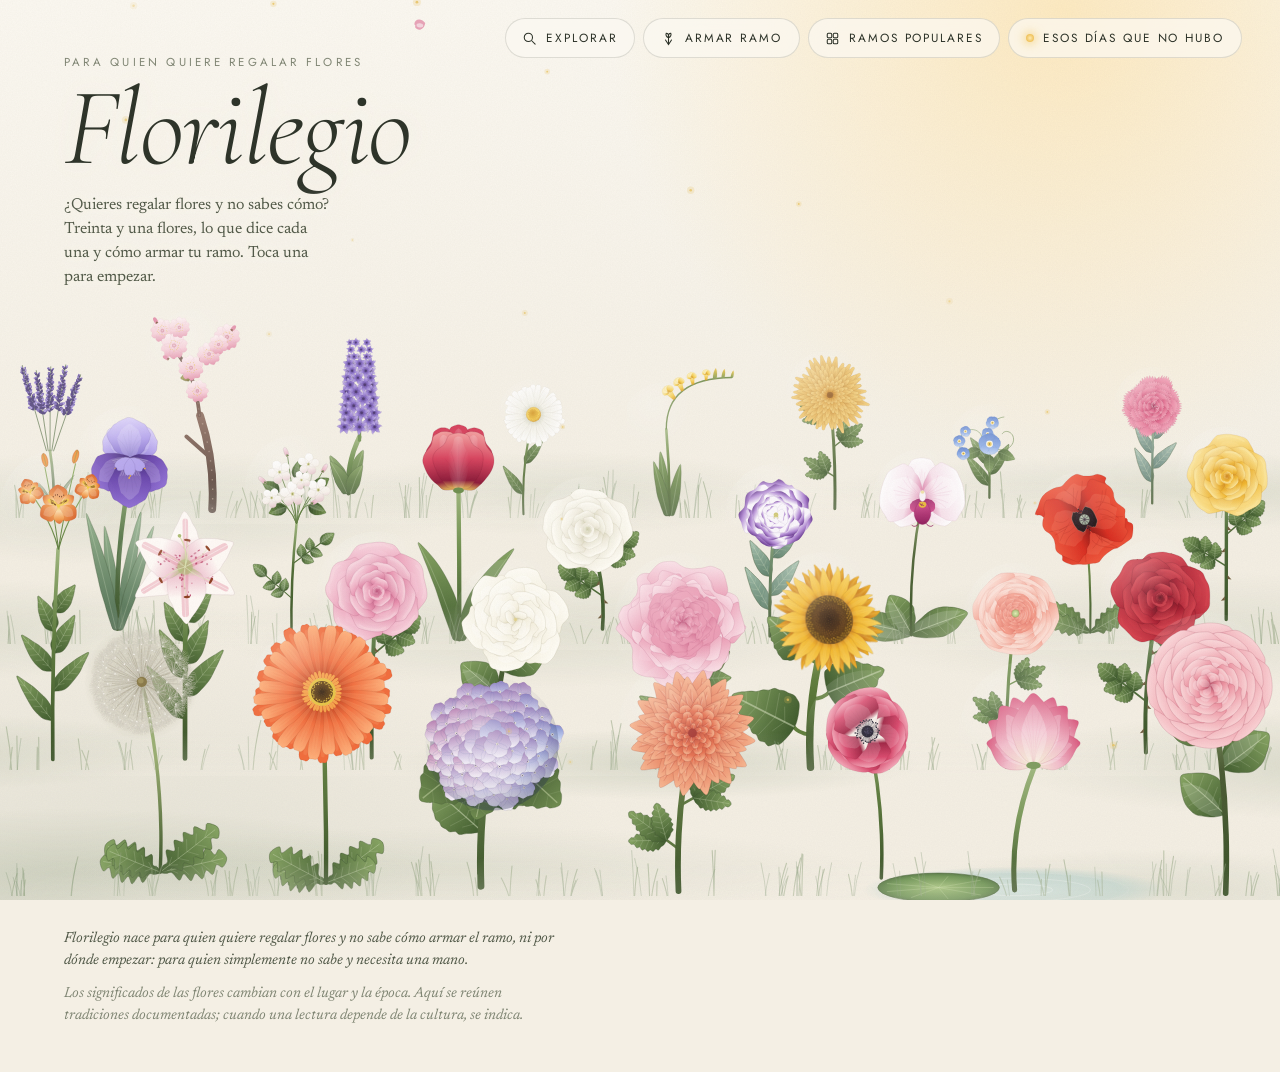
==== index.html @ 9fda33f2 "Say who Florilegio is for and close the yellow rose with a Rilke dedication The title, description a" ====
<!doctype html>
<html lang="es">
<head>
<meta charset="utf-8">
<meta name="viewport" content="width=device-width, initial-scale=1, viewport-fit=cover">
<title>Florilegio</title>
<meta name="description" content="Para quien quiere regalar flores y no sabe cómo: qué dice cada flor, cómo armar un ramo con ellas y cómo cuidarlo.">
<link rel="preload" href="fonts/cormorant-italic-latin.woff2" as="font" type="font/woff2" crossorigin>
<link rel="preload" href="fonts/newsreader-normal-latin.woff2" as="font" type="font/woff2" crossorigin>
<link rel="preload" href="fonts/jost-normal-latin.woff2" as="font" type="font/woff2" crossorigin>
<link rel="stylesheet" href="css/fonts.css">
<link rel="stylesheet" href="css/styles.css">
<link rel="stylesheet" href="css/atelier.css">
</head>
<body>
<!--BODY-START-->
<div class="sky" aria-hidden="true"></div>

<header class="brand">
  <p class="brand-eyebrow">Para quien quiere regalar flores</p>
  <h1 class="brand-title">Florilegio</h1>
  <p class="brand-sub">¿Quieres regalar flores y no sabes cómo? <span id="flowerCount">Treinta y una</span> flores, lo que dice cada una y cómo armar tu ramo. Toca una para empezar.</p>
</header>

<nav class="topnav" aria-label="Secciones">
  <button type="button" id="exploreBtn" class="navbtn" aria-expanded="false" aria-controls="explorer">
    <svg viewBox="0 0 20 20" aria-hidden="true"><circle cx="8.5" cy="8.5" r="5.5"/><path d="M13 13l4.5 4.5"/></svg>
    <span>Explorar</span>
  </button>
  <button type="button" id="atelierBtn" class="navbtn">
    <svg viewBox="0 0 20 20" aria-hidden="true"><path d="M10 18V9M10 9c-3-1-4-4-3-6 2 0 4 2 3 6zM10 9c3-1 4-4 3-6-2 0-4 2-3 6zM6 12l4 6 4-6"/></svg>
    <span>Armar<span class="navlong"> ramo</span></span>
  </button>
  <button type="button" id="showcaseBtn" class="navbtn">
    <svg viewBox="0 0 20 20" aria-hidden="true"><rect x="3" y="3" width="6" height="6" rx="1.5"/><rect x="11" y="3" width="6" height="6" rx="1.5"/><rect x="3" y="11" width="6" height="6" rx="1.5"/><rect x="11" y="11" width="6" height="6" rx="1.5"/></svg>
    <span>Ramos<span class="navlong"> populares</span></span>
  </button>
  <button type="button" id="daysBtn" class="navbtn navbtn--days">
    <i class="days-dot" aria-hidden="true"></i>
    <span><span class="navlong">Esos </span>días<span class="navlong"> que no hubo</span></span>
  </button>
</nav>

<main id="garden" class="garden" aria-label="Jardín de flores">
  <svg id="ground" class="ground" aria-hidden="true"></svg>
</main>

<canvas id="ambient" class="ambient" aria-hidden="true"></canvas>
<div class="grain" aria-hidden="true"></div>

<div id="filterPill" class="filter-pill" hidden>
  <span id="filterPillText"></span>
  <button type="button" id="filterClear" aria-label="Quitar filtro">
    <svg viewBox="0 0 16 16" aria-hidden="true"><path d="M4 4l8 8M12 4l-8 8"/></svg>
  </button>
</div>

<footer class="colophon">
  <p>Florilegio nace para quien quiere regalar flores y no sabe cómo armar el ramo, ni por dónde empezar: para quien simplemente no sabe y necesita una mano.</p>
  <p>Los significados de las flores cambian con el lugar y la época. Aquí se reúnen tradiciones documentadas; cuando una lectura depende de la cultura, se indica.</p>
</footer>

<!-- Explorador discreto -->
<div id="exScrim" class="ex-scrim" hidden></div>
<aside id="explorer" class="explorer" aria-label="Explorar flores" hidden>
  <div class="ex-head">
    <h2>Explorar el jardín</h2>
    <button type="button" class="iconbtn" id="exClose" aria-label="Cerrar">
      <svg viewBox="0 0 16 16" aria-hidden="true"><path d="M4 4l8 8M12 4l-8 8"/></svg>
    </button>
  </div>
  <label class="ex-search">
    <span class="sr">Buscar una flor</span>
    <svg viewBox="0 0 20 20" aria-hidden="true"><circle cx="8.5" cy="8.5" r="5.5"/><path d="M13 13l4.5 4.5"/></svg>
    <input id="exSearch" type="search" autocomplete="off" placeholder="Nombre, especie o sentimiento">
  </label>
  <div class="ex-group">
    <p class="label">Lo que quieres decir</p>
    <div class="chips" id="chipsMeaning"></div>
  </div>
  <div class="ex-group">
    <p class="label">Color</p>
    <div class="chips" id="chipsColor"></div>
  </div>
  <div class="ex-group">
    <p class="label">Estación</p>
    <div class="chips" id="chipsSeason"></div>
  </div>
  <p class="ex-count" id="exCount" aria-live="polite"></p>
  <ul class="ex-list" id="exList"></ul>
</aside>

<!-- Flor en primer plano -->
<section id="focus" class="focus" role="dialog" aria-modal="true" aria-labelledby="focusName" hidden>
  <div class="focus-backdrop" id="focusBackdrop"></div>
  <canvas id="fx" class="fx" aria-hidden="true"></canvas>
  <div class="focus-scroll" id="focusScroll">
    <div class="stage" id="stage">
      <div class="stage-slot" id="stageSlot"></div>
      <p class="stage-hint" id="stageHint"></p>
    </div>
    <article class="card" id="card"></article>
  </div>
  <div class="focus-controls">
    <button type="button" class="iconbtn" id="focusPrev" aria-label="Flor anterior">
      <svg viewBox="0 0 16 16" aria-hidden="true"><path d="M10 3L5 8l5 5"/></svg>
    </button>
    <button type="button" class="iconbtn" id="focusNext" aria-label="Flor siguiente">
      <svg viewBox="0 0 16 16" aria-hidden="true"><path d="M6 3l5 5-5 5"/></svg>
    </button>
    <button type="button" class="iconbtn" id="focusClose" aria-label="Volver al jardín">
      <svg viewBox="0 0 16 16" aria-hidden="true"><path d="M4 4l8 8M12 4l-8 8"/></svg>
    </button>
  </div>
</section>

<!-- Esos días que no hubo -->
<section id="days" class="days" aria-labelledby="daysTitle" tabindex="-1" hidden>
  <canvas id="daysFx" class="days-fx" aria-hidden="true"></canvas>
  <div class="days-inner">
    <h2 class="days-title" id="daysTitle">Esos días que no hubo</h2>
    <button type="button" class="days-flower" id="daysFlower" aria-label="Abrir la flor amarilla"></button>
    <p class="days-hint" id="daysHint">toca la flor</p>
    <div class="days-text" id="daysText" aria-live="polite"></div>
    <figure class="days-final" id="daysFinal">
      <blockquote>Amar de persona a persona: eso es quizá lo más difícil que se nos ha encomendado, lo extremo, la última prueba, el trabajo para el cual todo otro trabajo no es más que preparación.</blockquote>
      <figcaption>Rainer Maria Rilke · <cite>Cartas a un joven poeta</cite>, 1904</figcaption>
      <p>La flor nunca fue lo importante: lo importante es el gesto.<br>Esta es por aquellos días en que no hubo una.</p>
    </figure>
  </div>
  <button type="button" class="days-back" id="daysBack">Volver al jardín</button>
</section>

<!-- Taller de ramos -->
<section id="atelier" class="sheet atelier" role="dialog" aria-modal="true" aria-labelledby="atTitle" hidden>
  <header class="sheet-head">
    <div>
      <p class="eyebrow">Taller</p>
      <h2 id="atTitle">Arma tu ramo</h2>
    </div>
    <div class="sheet-actions">
      <button type="button" class="pillbtn" id="atNew">Nuevo</button>
      <button type="button" class="pillbtn" id="atMine">Mis ramos</button>
      <button type="button" class="iconbtn" id="atClose" aria-label="Cerrar el taller">
        <svg viewBox="0 0 16 16" aria-hidden="true"><path d="M4 4l8 8M12 4l-8 8"/></svg>
      </button>
    </div>
  </header>
  <div class="at-grid">
    <div class="at-palette">
      <section class="at-compose" aria-labelledby="atComposeTitle">
        <p class="label" id="atComposeTitle">Desde lo que sientes</p>
        <label class="sr" for="atIntent">Qué quieres decir con el ramo</label>
        <textarea id="atIntent" rows="3" maxlength="500" placeholder="Ej.: quiero agradecerle a mi abuela todo lo que hace por mí"></textarea>
        <div class="chips chips--small" id="atFeelings" role="group" aria-label="Sentimientos"></div>
        <div class="at-row">
          <label class="sr" for="atOccasion">Ocasión</label>
          <select id="atOccasion"></select>
          <label class="check"><input type="checkbox" id="atPetSafe"> Sin tóxicas para mascotas</label>
        </div>
        <div class="at-row">
          <button type="button" class="pillbtn pillbtn--solid" id="atPropose">Proponer un ramo</button>
          <button type="button" class="pillbtn pillbtn--ai" id="atProposeAI" hidden>Proponer con IA</button>
        </div>
        <div class="at-rationale" id="atRationale" aria-live="polite"></div>
      </section>
      <section class="at-pick" aria-label="Flores y follajes">
        <p class="label">O elige tallo por tallo</p>
        <label class="ex-search">
          <span class="sr">Buscar flor o follaje</span>
          <svg viewBox="0 0 20 20" aria-hidden="true"><circle cx="8.5" cy="8.5" r="5.5"/><path d="M13 13l4.5 4.5"/></svg>
          <input id="atSearch" type="search" autocomplete="off" placeholder="Nombre, color o sentimiento">
        </label>
        <div class="chips chips--small" id="atRoles" role="group" aria-label="Filtrar por papel en el ramo"></div>
        <ul class="at-items" id="atItems"></ul>
      </section>
    </div>
    <div class="at-stage">
      <div class="at-canvas" id="atCanvas"></div>
      <p class="at-count" id="atCount" aria-live="polite"></p>
      <div class="at-dress">
        <div><p class="mini">Envoltorio</p><div class="chips chips--small" id="atWraps"></div><div class="swatches" id="atWrapColors"></div></div>
        <div><p class="mini">Cinta</p><div class="swatches" id="atRibbons"></div></div>
      </div>
    </div>
    <div class="at-side">
      <section class="at-reading">
        <p class="label">Qué dice tu ramo <span id="atSource" class="src"></span></p>
        <div id="atReading"></div>
        <button type="button" class="pillbtn pillbtn--ai" id="atAI" hidden>Interpretar con IA</button>
      </section>
      <section class="at-card" aria-labelledby="atCardTitle">
        <p class="label" id="atCardTitle">Tarjeta</p>
        <label class="field"><span>Nombre del ramo</span><input id="atName" maxlength="80" autocomplete="off"></label>
        <label class="field"><span>Para</span><input id="atTo" maxlength="60" autocomplete="off"></label>
        <label class="field"><span>Mensaje</span><textarea id="atMsg" maxlength="280" rows="3"></textarea></label>
        <label class="field"><span>De</span><input id="atFrom" maxlength="60" autocomplete="off"></label>
      </section>
      <div class="at-actions">
        <button type="button" class="pillbtn pillbtn--solid" id="atSave">Guardar</button>
        <button type="button" class="pillbtn" id="atShare">Compartir enlace</button>
        <button type="button" class="pillbtn" id="atGift">Ver como regalo</button>
      </div>
      <p class="toast" id="atToast" role="status"></p>
    </div>
  </div>
  <div class="at-mine" id="atMineList" hidden>
    <div class="at-mine-head">
      <h3>Mis ramos</h3>
      <button type="button" class="iconbtn" id="atMineClose" aria-label="Cerrar Mis ramos">
        <svg viewBox="0 0 16 16" aria-hidden="true"><path d="M4 4l8 8M12 4l-8 8"/></svg>
      </button>
    </div>
    <ul class="mine-list" id="atMineItems"></ul>
  </div>
</section>

<!-- Mostrador de ramos populares -->
<section id="showcase" class="sheet showcase" role="dialog" aria-modal="true" aria-labelledby="scTitle" hidden>
  <header class="sheet-head">
    <div>
      <p class="eyebrow">Tradición occidental</p>
      <h2 id="scTitle">Ramos que se regalan</h2>
    </div>
    <div class="sheet-actions">
      <button type="button" class="iconbtn" id="scClose" aria-label="Cerrar el mostrador">
        <svg viewBox="0 0 16 16" aria-hidden="true"><path d="M4 4l8 8M12 4l-8 8"/></svg>
      </button>
    </div>
  </header>
  <div class="sc-filters">
    <div class="chips chips--small" id="scHemi" role="group" aria-label="Hemisferio"></div>
    <div class="chips chips--small" id="scSeasons" role="group" aria-label="Temporada"></div>
    <div class="chips chips--small" id="scThemes" role="group" aria-label="Temática"></div>
    <p class="sc-upcoming" id="scUpcoming"></p>
    <p class="ex-count" id="scCount" aria-live="polite"></p>
  </div>
  <ul class="sc-grid" id="scGrid"></ul>
</section>

<!-- Un ramo recibido -->
<section id="gift" class="sheet gift-view" role="dialog" aria-modal="true" aria-labelledby="giftTitle" tabindex="-1" hidden>
  <canvas id="giftFx" class="days-fx" aria-hidden="true"></canvas>
  <div class="gift-inner">
    <p class="eyebrow" id="giftEyebrow"></p>
    <h2 id="giftTitle"></h2>
    <div class="gift-bq" id="giftBq"></div>
    <div class="gift-card" id="giftCard"></div>
    <section class="gift-reading" id="giftReading"></section>
    <section class="gift-care">
      <h3>Cómo cuidarlo</h3>
      <div id="giftCare"></div>
      <button type="button" class="pillbtn" id="giftIcs">Recordatorios para cambiar el agua (.ics)</button>
    </section>
    <div class="gift-actions">
      <button type="button" class="pillbtn" id="giftCopy">Armar uno parecido</button>
      <button type="button" class="pillbtn pillbtn--solid" id="giftBack">Ir al jardín</button>
    </div>
  </div>
</section>

<script src="js/core.js"></script>
<script src="js/gen/data.js"></script>
<script src="js/catalog.js"></script>
<script src="js/art-a.js"></script>
<script src="js/art-b.js"></script>
<script src="js/art-c.js"></script>
<script src="js/art-stems.js"></script>
<script src="js/particles.js"></script>
<script src="js/layout.js"></script>
<script src="js/garden.js"></script>
<script src="js/care.js"></script>
<script src="js/focus.js"></script>
<script src="js/explore.js"></script>
<script src="js/days.js"></script>
<script src="js/bouquet-model.js"></script>
<script src="js/bouquet-art.js"></script>
<script src="js/meaning.js"></script>
<script src="js/ai.js"></script>
<script src="js/atelier.js"></script>
<script src="js/showcase.js"></script>
<script src="js/gift.js"></script>
<script src="js/main.js"></script>
<!--BODY-END-->
</body>
</html>
---- css/fonts.css ----
/* Tipografías servidas desde el mismo sitio (OFL, ver fonts/OFL.txt): Cormorant, Jost y Newsreader en fuentes
 * variables, solo los alfabetos latinos. El navegador baja latin-ext solo si una página usa esos caracteres. */
@font-face { font-family: 'Cormorant'; font-style: italic; font-weight: 300 500; font-display: swap; src: url(../fonts/cormorant-italic-latin-ext.woff2) format('woff2'); unicode-range: U+0100-02BA, U+02BD-02C5, U+02C7-02CC, U+02CE-02D7, U+02DD-02FF, U+0304, U+0308, U+0329, U+1D00-1DBF, U+1E00-1E9F, U+1EF2-1EFF, U+2020, U+20A0-20AB, U+20AD-20C0, U+2113, U+2C60-2C7F, U+A720-A7FF; }
@font-face { font-family: 'Cormorant'; font-style: italic; font-weight: 300 500; font-display: swap; src: url(../fonts/cormorant-italic-latin.woff2) format('woff2'); unicode-range: U+0000-00FF, U+0131, U+0152-0153, U+02BB-02BC, U+02C6, U+02DA, U+02DC, U+0304, U+0308, U+0329, U+2000-206F, U+20AC, U+2122, U+2191, U+2193, U+2212, U+2215, U+FEFF, U+FFFD; }
@font-face { font-family: 'Cormorant'; font-style: normal; font-weight: 400 600; font-display: swap; src: url(../fonts/cormorant-normal-latin-ext.woff2) format('woff2'); unicode-range: U+0100-02BA, U+02BD-02C5, U+02C7-02CC, U+02CE-02D7, U+02DD-02FF, U+0304, U+0308, U+0329, U+1D00-1DBF, U+1E00-1E9F, U+1EF2-1EFF, U+2020, U+20A0-20AB, U+20AD-20C0, U+2113, U+2C60-2C7F, U+A720-A7FF; }
@font-face { font-family: 'Cormorant'; font-style: normal; font-weight: 400 600; font-display: swap; src: url(../fonts/cormorant-normal-latin.woff2) format('woff2'); unicode-range: U+0000-00FF, U+0131, U+0152-0153, U+02BB-02BC, U+02C6, U+02DA, U+02DC, U+0304, U+0308, U+0329, U+2000-206F, U+20AC, U+2122, U+2191, U+2193, U+2212, U+2215, U+FEFF, U+FFFD; }
@font-face { font-family: 'Jost'; font-style: normal; font-weight: 300 500; font-display: swap; src: url(../fonts/jost-normal-latin-ext.woff2) format('woff2'); unicode-range: U+0100-02BA, U+02BD-02C5, U+02C7-02CC, U+02CE-02D7, U+02DD-02FF, U+0304, U+0308, U+0329, U+1D00-1DBF, U+1E00-1E9F, U+1EF2-1EFF, U+2020, U+20A0-20AB, U+20AD-20C0, U+2113, U+2C60-2C7F, U+A720-A7FF; }
@font-face { font-family: 'Jost'; font-style: normal; font-weight: 300 500; font-display: swap; src: url(../fonts/jost-normal-latin.woff2) format('woff2'); unicode-range: U+0000-00FF, U+0131, U+0152-0153, U+02BB-02BC, U+02C6, U+02DA, U+02DC, U+0304, U+0308, U+0329, U+2000-206F, U+20AC, U+2122, U+2191, U+2193, U+2212, U+2215, U+FEFF, U+FFFD; }
@font-face { font-family: 'Newsreader'; font-style: italic; font-weight: 300 500; font-display: swap; src: url(../fonts/newsreader-italic-latin-ext.woff2) format('woff2'); unicode-range: U+0100-02BA, U+02BD-02C5, U+02C7-02CC, U+02CE-02D7, U+02DD-02FF, U+0304, U+0308, U+0329, U+1D00-1DBF, U+1E00-1E9F, U+1EF2-1EFF, U+2020, U+20A0-20AB, U+20AD-20C0, U+2113, U+2C60-2C7F, U+A720-A7FF; }
@font-face { font-family: 'Newsreader'; font-style: italic; font-weight: 300 500; font-display: swap; src: url(../fonts/newsreader-italic-latin.woff2) format('woff2'); unicode-range: U+0000-00FF, U+0131, U+0152-0153, U+02BB-02BC, U+02C6, U+02DA, U+02DC, U+0304, U+0308, U+0329, U+2000-206F, U+20AC, U+2122, U+2191, U+2193, U+2212, U+2215, U+FEFF, U+FFFD; }
@font-face { font-family: 'Newsreader'; font-style: normal; font-weight: 300 500; font-display: swap; src: url(../fonts/newsreader-normal-latin-ext.woff2) format('woff2'); unicode-range: U+0100-02BA, U+02BD-02C5, U+02C7-02CC, U+02CE-02D7, U+02DD-02FF, U+0304, U+0308, U+0329, U+1D00-1DBF, U+1E00-1E9F, U+1EF2-1EFF, U+2020, U+20A0-20AB, U+20AD-20C0, U+2113, U+2C60-2C7F, U+A720-A7FF; }
@font-face { font-family: 'Newsreader'; font-style: normal; font-weight: 300 500; font-display: swap; src: url(../fonts/newsreader-normal-latin.woff2) format('woff2'); unicode-range: U+0000-00FF, U+0131, U+0152-0153, U+02BB-02BC, U+02C6, U+02DA, U+02DC, U+0304, U+0308, U+0329, U+2000-206F, U+20AC, U+2122, U+2191, U+2193, U+2212, U+2215, U+FEFF, U+FFFD; }
---- css/styles.css ----
/* Florilegio — estilos */

:root {
  --paper: #f4efe4;
  --paper-2: #fbf8f1;
  --ink: #2b3127;
  --ink-2: #505847;
  --ink-3: #7f8573;
  --sage: #7f9474;
  --moss: #4d6647;
  --line: rgba(43, 49, 39, 0.14);
  --sun: rgba(255, 226, 164, 0.62);
  --mist: rgba(244, 239, 228, 0.32);
  --grass: #8fa27f;
  --ground: rgba(127, 148, 116, 0.24);
  --ground-2: rgba(77, 102, 71, 0.12);
  --card: rgba(251, 248, 241, 0.9);
  --card-line: rgba(43, 49, 39, 0.1);
  --scrim: rgba(244, 239, 228, 0.62);
  --pill: rgba(251, 248, 241, 0.72);
  --dusk: rgba(30, 36, 62, 0.86);
  --days-a: #fff7df;
  --days-b: #f1d9a0;
  --days-ink: #4a3a1c;
  --days-ink-2: #86704a;
  --hue: #a3182b;
  --lit-o: 0.4;
  --f-display: "Cormorant", "Cormorant Garamond", "Iowan Old Style", "Palatino Linotype", Georgia, serif;
  --f-body: "Newsreader", "Iowan Old Style", "Palatino Linotype", Georgia, serif;
  --f-ui: "Jost", "Avenir Next", "Segoe UI", system-ui, sans-serif;
  --ease-bloom: cubic-bezier(0.22, 0.75, 0.25, 1);
  color-scheme: light;
}

@media (prefers-color-scheme: dark) {
  :root:not([data-theme="light"]) {
    --paper: #10160f;
    --paper-2: #172017;
    --ink: #ece7d8;
    --ink-2: #c3c4b2;
    --ink-3: #8f9582;
    --sage: #93ab88;
    --moss: #b9cdab;
    --line: rgba(236, 231, 216, 0.14);
    --sun: rgba(176, 196, 230, 0.16);
    --mist: rgba(16, 22, 15, 0.55);
    --grass: #41573a;
    --ground: rgba(110, 140, 100, 0.16);
    --ground-2: rgba(60, 84, 55, 0.3);
    --card: rgba(23, 32, 23, 0.9);
    --card-line: rgba(236, 231, 216, 0.1);
    --scrim: rgba(12, 17, 12, 0.62);
    --pill: rgba(23, 32, 23, 0.72);
    --dusk: rgba(10, 12, 28, 0.88);
    --days-a: #3a2d14;
    --days-b: #140f07;
    --days-ink: #f6e8c4;
    --days-ink-2: #cdb582;
    --lit-o: 0;
    color-scheme: dark;
  }
}
:root[data-theme="dark"] {
  --paper: #10160f;
  --paper-2: #172017;
  --ink: #ece7d8;
  --ink-2: #c3c4b2;
  --ink-3: #8f9582;
  --sage: #93ab88;
  --moss: #b9cdab;
  --line: rgba(236, 231, 216, 0.14);
  --sun: rgba(176, 196, 230, 0.16);
  --mist: rgba(16, 22, 15, 0.55);
  --grass: #41573a;
  --ground: rgba(110, 140, 100, 0.16);
  --ground-2: rgba(60, 84, 55, 0.3);
  --card: rgba(23, 32, 23, 0.9);
  --card-line: rgba(236, 231, 216, 0.1);
  --scrim: rgba(12, 17, 12, 0.62);
  --pill: rgba(23, 32, 23, 0.72);
  --dusk: rgba(10, 12, 28, 0.88);
  --days-a: #3a2d14;
  --days-b: #140f07;
  --days-ink: #f6e8c4;
  --days-ink-2: #cdb582;
  --lit-o: 0;
  color-scheme: dark;
}

*, *::before, *::after { box-sizing: border-box; }
[hidden] { display: none !important; }
html { -webkit-text-size-adjust: 100%; }
body {
  margin: 0;
  background: var(--paper);
  color: var(--ink);
  font-family: var(--f-body);
  font-size: 16px;
  line-height: 1.5;
  overflow-x: hidden;
}
body.focus-open, body.days-open { overflow: hidden; }
button { font: inherit; color: inherit; }
button:focus-visible, a:focus-visible, input:focus-visible { outline: 2px solid var(--moss); outline-offset: 3px; }
.sr { position: absolute; width: 1px; height: 1px; overflow: hidden; clip: rect(0 0 0 0); white-space: nowrap; }

/* ---------- Cielo, luz y papel ---------- */
.sky {
  position: fixed; inset: 0; z-index: 0; pointer-events: none; overflow: hidden;
  background:
    radial-gradient(60vmax 40vmax at 10% 108%, var(--ground-2), transparent 70%),
    linear-gradient(180deg, var(--paper-2), var(--paper) 60%);
}
.sky::after {
  content: ""; position: absolute; width: 78vmax; height: 78vmax; right: -22vmax; top: -38vmax;
  background: radial-gradient(circle, var(--sun), transparent 64%);
  animation: sunshift 42s ease-in-out infinite alternate;
}
@keyframes sunshift {
  from { transform: translate(0, 0) scale(1); opacity: 0.9; }
  to { transform: translate(-7vmax, 5vmax) scale(1.1); opacity: 1; }
}
.ambient { position: fixed; inset: 0; z-index: 55; width: 100%; height: 100%; pointer-events: none; }
body.focus-open .ambient, body.days-open .ambient { visibility: hidden; }
/* Con una vista encima, el jardín se queda quieto: nada que repintar ni que volver a desenfocar debajo. */
body:is(.focus-open, .days-open, .sheet-open) .sky::after,
body:is(.focus-open, .days-open, .sheet-open) .days-dot::after,
body:is(.focus-open, .days-open, .sheet-open) .garden * { animation-play-state: paused; }
.grain {
  position: fixed; inset: 0; z-index: 62; pointer-events: none; opacity: 0.07;
  background-image: url("data:image/svg+xml;utf8,<svg xmlns='http://www.w3.org/2000/svg' width='240' height='240'><filter id='n'><feTurbulence type='fractalNoise' baseFrequency='.8' numOctaves='3' stitchTiles='stitch'/><feColorMatrix values='0 0 0 0 .35 0 0 0 0 .32 0 0 0 0 .24 0 0 0 .9 0'/></filter><rect width='100%' height='100%' filter='url(%23n)'/></svg>");
}

/* ---------- Cabecera y navegación ---------- */
.brand {
  position: absolute; z-index: 60; pointer-events: none;
  top: calc(env(safe-area-inset-top, 0px) + clamp(22px, 6vh, 64px));
  left: clamp(16px, 5vw, 72px);
  max-width: min(32rem, calc(100% - 32px));
}
.brand-eyebrow {
  margin: 0 0 0.7rem; font-family: var(--f-ui); font-size: 0.72rem; letter-spacing: 0.28em;
  text-transform: uppercase; color: var(--ink-3);
}
.brand-title {
  margin: 0; font-family: var(--f-display); font-weight: 300; font-style: italic;
  font-size: clamp(3.6rem, 8.6vw, 7.6rem); line-height: 0.84; letter-spacing: -0.015em; color: var(--ink);
  text-shadow: 0 0 30px var(--paper);
}
.brand-sub {
  margin: 1.1rem 0 0; max-width: 31ch; font-size: clamp(1rem, 1.25vw, 1.12rem); line-height: 1.5;
  color: var(--ink-2); text-wrap: pretty; text-shadow: 0 0 18px var(--paper), 0 0 6px var(--paper);
}
.topnav {
  position: fixed; z-index: 70; display: flex; gap: 0.5rem;
  top: calc(env(safe-area-inset-top, 0px) + 18px); right: clamp(16px, 3vw, 40px);
}
.navbtn {
  display: inline-flex; align-items: center; gap: 0.55rem; cursor: pointer;
  font-family: var(--f-ui); font-size: 0.74rem; letter-spacing: 0.16em; text-transform: uppercase; color: var(--ink);
  background: var(--pill); border: 1px solid var(--line); border-radius: 999px; padding: 0.64rem 1.05rem;
  -webkit-backdrop-filter: blur(12px); backdrop-filter: blur(12px);
  transition: border-color 0.3s, background-color 0.3s;
}
.navbtn:hover { border-color: var(--sage); }
.navbtn svg { width: 15px; height: 15px; fill: none; stroke: currentColor; stroke-width: 1.4; stroke-linecap: round; }
.days-dot {
  position: relative; width: 8px; height: 8px; border-radius: 50%;
  background: radial-gradient(circle, #ffeab0, #e7ad2f);
  box-shadow: 0 0 10px 2px rgba(240, 190, 70, 0.55);
}
/* El halo late con transform y opacity (las anima la GPU); animar box-shadow repintaba toda la página en cada cuadro. */
.days-dot::after {
  content: ""; position: absolute; inset: -6px; border-radius: 50%; pointer-events: none;
  background: radial-gradient(circle, rgba(240, 190, 70, 0.5), rgba(240, 190, 70, 0) 70%);
  opacity: 0; animation: dotglow 3.6s ease-in-out infinite;
}
@keyframes dotglow { 50% { opacity: 0.8; transform: scale(1.45); } }

.iconbtn {
  display: inline-grid; place-items: center; width: 42px; height: 42px; cursor: pointer;
  background: var(--pill); border: 1px solid var(--line); border-radius: 50%; color: var(--ink);
  -webkit-backdrop-filter: blur(12px); backdrop-filter: blur(12px); transition: border-color 0.3s;
}
.iconbtn:hover { border-color: var(--sage); }
.iconbtn svg { width: 16px; height: 16px; fill: none; stroke: currentColor; stroke-width: 1.5; stroke-linecap: round; stroke-linejoin: round; }

/* ---------- Jardín ---------- */
.garden { position: relative; z-index: 1; min-height: 100vh; overflow: hidden; }
.ground { position: absolute; inset: 0; width: 100%; height: 100%; }
.bandfront { position: absolute; left: 0; right: 0; pointer-events: none; }
.bandfront svg { display: block; width: 100%; height: 100%; }
.bandfront::after {
  content: ""; position: absolute; left: 0; right: 0; bottom: -6px; height: 44px;
  background: linear-gradient(to top, var(--mist), transparent);
  -webkit-mask-image: linear-gradient(90deg, transparent, #000 12%, #000 40%, rgba(0,0,0,.4) 55%, #000 70%, #000 88%, transparent);
  mask-image: linear-gradient(90deg, transparent, #000 12%, #000 40%, rgba(0,0,0,.4) 55%, #000 70%, #000 88%, transparent);
}
.plant { position: absolute; transform-origin: 50% 100%; pointer-events: none; transition: opacity 0.9s ease, filter 0.9s ease; }
.plant.far { opacity: 0.86; }
.plant.dim { opacity: 0.2; filter: grayscale(0.6); }
.plant .sway {
  position: absolute; inset: 0; transform-origin: 50% 100%;
  animation: sway var(--dur) ease-in-out var(--sd) infinite alternate;
}
@keyframes sway { from { rotate: calc(var(--amp) * -1); } to { rotate: var(--amp); } }
/* Parallax al desplazar el jardín alto, a cargo del compositor (FL.garden fija --plx, el recorrido de cada planta). */
.garden.plx .plant { animation: plx linear both; animation-timeline: scroll(root block); }
@keyframes plx { to { translate: 0 var(--plx, 0px); } }
/* Durante el scroll el vaivén espera: si no, cada cuadro del scroll recalcula las animaciones de todas las plantas. */
body.scrolling .garden :is(.sway, .head, .ripple) { animation-play-state: paused; }
.plant .stem {
  position: absolute; inset: 0; width: 100%; height: 100%; overflow: visible; transform-origin: 50% 100%;
  animation: stemgrow 1.9s cubic-bezier(0.25, 0.7, 0.25, 1) var(--gd) both;
}
@keyframes stemgrow { from { transform: scaleY(0); opacity: 0; } 25% { opacity: 1; } to { transform: none; opacity: 1; } }
.plant:not(.seen) .stem, .plant:not(.seen) .bloom { animation-play-state: paused; }
.plant.grown .stem, .plant.grown .bloom { animation: none; }
.plant .ripple { transform-box: fill-box; transform-origin: center; animation: ripple 5s ease-out infinite; animation-delay: calc(var(--i) * -1.6s); }
@keyframes ripple { from { transform: scale(0.4); opacity: 0.6; } to { transform: scale(1.5); opacity: 0; } }

.head {
  position: absolute; padding: 0; border: 0; background: none; cursor: pointer; pointer-events: auto; border-radius: 50%;
  transform-origin: var(--ax) var(--ay);
  animation: nod var(--nd) ease-in-out infinite alternate;
  transition: scale 0.9s cubic-bezier(0.2, 0.8, 0.2, 1);
  -webkit-tap-highlight-color: transparent;
}
@keyframes nod { from { rotate: -2.2deg; } to { rotate: 2.2deg; } }
.head:focus-visible { scale: 1.07; }
/* La flor que miras pasa al frente y se ve entera. */
.plant:has(.head:focus-visible) { z-index: 58 !important; }
.head:focus-visible { outline: none; }
.head:focus-visible .bloom::after {
  content: ""; position: absolute; inset: -6%; border-radius: 50%; border: 1.5px dashed var(--moss);
}
.head .bloom {
  position: relative; display: block; width: 100%; height: 100%; transform-origin: var(--ax) var(--ay);
  animation: bloomin 1.6s cubic-bezier(0.25, 0.8, 0.3, 1.1) calc(var(--gd) + 1.1s) both;
}
@keyframes bloomin { from { transform: scale(0.1) rotate(-40deg); opacity: 0; } to { transform: none; opacity: 1; } }
.head .turn { position: relative; display: block; width: 100%; height: 100%; transform-origin: var(--ax) var(--ay); transition: opacity 0.3s; }
/* Cabeza del jardín como imagen: su viewBox es más amplio que la caja para no recortar lo que sobresale. */
.fhimg { position: absolute; display: block; max-width: none; pointer-events: none; -webkit-user-select: none; user-select: none; }
.plant.away .turn { opacity: 0; }
.tag {
  position: absolute; left: 50%; bottom: calc(100% + 2px); translate: -50% 6px; opacity: 0; pointer-events: none;
  white-space: nowrap; font-family: var(--f-display); font-style: italic; font-weight: 500; font-size: 1.2rem; color: var(--ink);
  text-shadow: 0 0 12px var(--paper), 0 0 5px var(--paper), 0 0 2px var(--paper);
  transition: opacity 0.5s, translate 0.5s;
}
.head:focus-visible .tag, .plant.match .tag { opacity: 1; translate: -50% 0; }
/* Solo con cursor: en pantallas táctiles el «hover» queda pegado y la flor tocada seguía agrandada y con su nombre al volver. */
@media (hover: hover) {
  .head:hover { scale: 1.07; }
  .plant:has(.head:hover) { z-index: 58 !important; }
  .head:hover .tag { opacity: 1; translate: -50% 0; }
}

/* ---------- Dibujo: comportamiento común ---------- */
.fh { display: block; width: 100%; height: 100%; overflow: visible; }
.fh .lit { opacity: var(--lit-o); }
.fh .pt, .fh .core, .fh .stm, .fh .lip, .fh .hf, .fh .jf, .fh .jb, .fh .mf, .fh .mfmain,
.fh .cb, .fh .hc, .fh .tilt, .fh .spk, .fh .tin, .fh .pod, .fh .aroma circle, .fh .af, .fh .ff {
  transform-origin: 0 0;
}
.fh .pt {
  transition: transform 2.4s var(--ease-bloom);
  transition-delay: calc(var(--i, 0) * 60ms + var(--rd, 0ms));
}
.fh.quick .pt, .fh.quick .core, .fh.quick .stm, .fh.quick .lip, .fh.quick .hf, .fh.quick .jf, .fh.quick .mf, .fh.quick .cb, .fh.quick .hc, .fh.quick .tin {
  transition-duration: 0.55s !important; transition-delay: 0s !important; animation: none !important;
}

/* Rosa: los anillos se abren de afuera hacia adentro */
.sp-rose .sepb { transform: scale(0.96); }
.sp-rose .r1 { transform: scale(0.93); }
.sp-rose .r2 { transform: scale(0.88) rotate(5deg); }
.sp-rose .r3 { transform: scale(0.84) rotate(-6deg); }
.sp-rose .r4 { transform: scale(0.8) rotate(7deg); }
.sp-rose .r5 { transform: scale(0.76) rotate(-4deg); }
.sp-rose .r6 { transform: scale(0.74) rotate(5deg); }
.sp-rose .r7 { transform: scale(0.72); }
.sp-rose .core { transform: scale(0.9); transition: transform 3.4s var(--ease-bloom); }
.sp-rose .r2-ring { --rd: 180ms; } .sp-rose .r3-ring { --rd: 380ms; } .sp-rose .r4-ring { --rd: 560ms; }
.sp-rose .r5-ring { --rd: 720ms; } .sp-rose .r6-ring { --rd: 860ms; } .sp-rose .r7-ring { --rd: 980ms; }
.sp-rose.open .sepb { transform: scale(1.02); }
.sp-rose.open .r1 { transform: scale(1.05) rotate(-3deg); }
.sp-rose.open .r2 { transform: scale(1.04) rotate(-2deg); }
.sp-rose.open .r3 { transform: scale(1.02) rotate(2deg); }
.sp-rose.open .r4 { transform: scale(1) rotate(-2deg); }
.sp-rose.open .r5 { transform: scale(0.97); }
.sp-rose.open .r6 { transform: scale(0.95); }
.sp-rose.open .r7 { transform: scale(0.93); }
.sp-rose.open .core { transform: scale(1) rotate(-30deg); }
.sp-rose .sepf { transform: scale(1.25) rotate(14deg); opacity: 0; transition: transform 3.2s var(--ease-bloom), opacity 2.6s ease; }
.sp-rose.closed .sepb { transform: scale(0.6); }
.sp-rose.closed .r1 { transform: scale(0.5, 0.54) rotate(14deg); }
.sp-rose.closed .r2 { transform: scale(0.48) rotate(-12deg); }
.sp-rose.closed .r3 { transform: scale(0.47) rotate(10deg); }
.sp-rose.closed .r4 { transform: scale(0.47) rotate(-8deg); }
.sp-rose.closed .r5 { transform: scale(0.48); }
.sp-rose.closed .r6 { transform: scale(0.5); }
.sp-rose.closed .r7 { transform: scale(0.54); }
.sp-rose.closed .core { transform: scale(0.7); }
.sp-rose.closed .sepf { transform: scale(0.66); opacity: 0.92; }
/* Versión lenta para «Esos días que no hubo» */
.sp-rose.slow .pt { transition-duration: 5.4s; }
.sp-rose.slow .sepb { transition-delay: 0.2s; }
.sp-rose.slow .r1-ring { --rd: 0.5s; } .sp-rose.slow .r2-ring { --rd: 1.3s; } .sp-rose.slow .r3-ring { --rd: 2.1s; }
.sp-rose.slow .r4-ring { --rd: 2.8s; } .sp-rose.slow .r5-ring { --rd: 3.4s; } .sp-rose.slow .r6-ring { --rd: 3.9s; }
.sp-rose.slow .r7-ring { --rd: 4.3s; }
.sp-rose.slow .core { transition-duration: 7s; transition-delay: 1.4s; }
.sp-rose.slow .sepf { transition-duration: 3.4s, 2.4s; }

/* Tulipán: se inclina y luego se abre */
.sp-tulip .tilt { transform-origin: 0 27px; }
.sp-tulip .pt { transition-duration: 2.2s; }
.sp-tulip.open .tilt { animation: tuliptilt 2.6s ease-in-out both; }
@keyframes tuliptilt { 0% { transform: rotate(0); } 35% { transform: rotate(-10deg); } 70% { transform: rotate(3deg); } 100% { transform: rotate(0); } }
.sp-tulip.open .tl, .sp-tulip.open .tr, .sp-tulip.open .tb { transform: rotate(var(--o)); transition-delay: 1.9s; }
.sp-tulip.open .tc { transform: scale(1, 0.84); transition-delay: 1.9s; }
.sp-tulip .tin { opacity: 0; transition: opacity 1.4s ease 2.3s; }
.sp-tulip.open .tin { opacity: 1; }

/* Girasol: los rayos se despliegan; una ola recorre las espirales del disco */
.sp-sunflower .rf, .sp-sunflower .rb { transform: scale(0.94); }
.sp-sunflower.open .rf { transform: scale(1.04); transition-delay: calc(var(--i) * 45ms); }
.sp-sunflower.open .rb { transform: scale(1.07); transition-delay: calc(var(--i) * 45ms + 300ms); }
.sp-sunflower .fl { transform-box: fill-box; transform-origin: center; }
.sp-sunflower.open .fl { animation: floret 1.6s ease-in-out both; animation-delay: calc(var(--k) * 9ms + 0.5s); }
@keyframes floret { 0%, 100% { transform: scale(1); } 40% { transform: scale(1.7); opacity: 0.7; } }

/* Peonía: las capas se despliegan desde el centro */
.sp-peony .pt { transform: scale(var(--s0, 0.9)) rotate(var(--w, 0deg)); transition-duration: 2.8s; }
.sp-peony .q0-ring { --s0: 0.95; --rd: 1.5s; } .sp-peony .q1-ring { --s0: 0.92; --rd: 1.28s; }
.sp-peony .q2-ring { --s0: 0.9; --rd: 1.06s; } .sp-peony .q3-ring { --s0: 0.87; --rd: 0.84s; }
.sp-peony .q4-ring { --s0: 0.84; --rd: 0.62s; } .sp-peony .q5-ring { --s0: 0.8; --rd: 0.42s; }
.sp-peony .q6-ring { --s0: 0.76; --rd: 0.22s; } .sp-peony .q7-ring { --s0: 0.72; --rd: 0s; }
.sp-peony.open .pt { transform: scale(1.04) rotate(0deg); }
.sp-peony .core { transition: transform 2s ease 0.2s; transform: scale(0.8); }
.sp-peony.open .core { transform: scale(1.1); }

/* Lirio: los tépalos se estiran y asoman los estambres */
.sp-lily .pt { transform: scale(0.93); }
.sp-lily .li-ring { --rd: 300ms; }
.sp-lily.open .lo { transform: scale(1.04, 1.1); }
.sp-lily.open .li { transform: scale(1.03, 1.07); }
.sp-lily .stm { transform: scale(0.78); transition: transform 2.6s var(--ease-bloom) 1.1s; }
.sp-lily.open .stm { transform: scale(1.04); }

/* Orquídea: se recoge un instante y se abre despacio */
.sp-orchid .pt { transform: scale(0.95); }
.sp-orchid.open .pt { animation: orchid 4.6s cubic-bezier(0.3, 0.6, 0.2, 1) both; }
.sp-orchid.open .op { animation-delay: 0.45s; }
@keyframes orchid { 0% { transform: scale(0.95); } 24% { transform: rotate(var(--fold)) scale(0.7); } 100% { transform: scale(1.04); } }
.sp-orchid .lip { transition: transform 3s var(--ease-bloom) 2s; }
.sp-orchid.open .lip { transform: translateY(4px) scale(1.06); }

/* Margarita: me quiere, no me quiere */
.sp-daisy .pt { transform: scale(0.95); }
.sp-daisy.open .pt { transform: scale(1.03); transition-delay: calc(var(--i) * 55ms); }
.sp-daisy .pt.plucked { animation: pluck 1.9s cubic-bezier(0.3, 0.1, 0.5, 1) forwards; }
@keyframes pluck {
  0% { transform: scale(1.03); }
  18% { transform: translate(0, -7px) scale(1.06); }
  100% { transform: translate(var(--fx), var(--fy)) rotate(var(--fr)) scale(0.9); opacity: 0; }
}

/* Lavanda: cada espiga con su propio viento */
.sp-lavender .spk { animation: spk var(--sd) ease-in-out infinite alternate; animation-delay: calc(var(--i) * -0.7s); }
@keyframes spk { from { transform: rotate(calc(var(--sa) * -1)); } to { transform: rotate(var(--sa)); } }
.sp-lavender.open .spk { --sa: 4deg; }
.sp-lavender.gust .spk { --sa: 8deg; animation-duration: 1.1s; }

/* Hortensia: el color cambia con el suelo */
.sp-hydrangea .hb { opacity: var(--b0); transition: opacity 1.8s ease; transition-delay: calc(var(--k) * 16ms); }
.sp-hydrangea.acid .hb { opacity: 1; }
.sp-hydrangea.alk .hb { opacity: 0; }
.sp-hydrangea .hf { transform: scale(0.94); transition: transform 1.6s cubic-bezier(0.3, 1.4, 0.4, 1); transition-delay: calc(var(--k) * 12ms); }
.sp-hydrangea.open .hf { transform: scale(1.04); }

/* Clavel: se esponja */
.sp-carnation .pt { transform: scale(0.9) rotate(calc(var(--w, 0deg) * 0.3)); transition-duration: 2s; transition-timing-function: cubic-bezier(0.3, 1.5, 0.4, 1); }
.sp-carnation .c0-ring { --rd: 0.55s; } .sp-carnation .c1-ring { --rd: 0.45s; } .sp-carnation .c2-ring { --rd: 0.33s; }
.sp-carnation .c3-ring { --rd: 0.22s; } .sp-carnation .c4-ring { --rd: 0.1s; }
.sp-carnation.open .pt { transform: scale(1.06) rotate(var(--w, 0deg)); }

/* Camelia: cada pétalo vuelve a su lugar exacto */
.sp-camellia .m6-ring { --rd: 0s; } .sp-camellia .m5-ring { --rd: 0.12s; } .sp-camellia .m4-ring { --rd: 0.24s; }
.sp-camellia .m3-ring { --rd: 0.36s; } .sp-camellia .m2-ring { --rd: 0.48s; } .sp-camellia .m1-ring { --rd: 0.6s; } .sp-camellia .m0-ring { --rd: 0.72s; }
.sp-camellia.open .pt { animation: camellia 3.4s cubic-bezier(0.2, 0.8, 0.2, 1) both; animation-delay: calc(var(--i) * 40ms + var(--rd, 0ms)); }
@keyframes camellia { 0% { transform: none; } 28% { transform: rotate(var(--jr)) scale(0.9); } 100% { transform: scale(1.02); } }

/* Gardenia: molinillo que se desenrolla y perfume en ondas */
.sp-gardenia .pt { transform: rotate(-6deg) scale(0.95); }
.sp-gardenia .g1-ring { --rd: 0.25s; } .sp-gardenia .g2-ring { --rd: 0.5s; } .sp-gardenia .g3-ring { --rd: 0.75s; }
.sp-gardenia.open .pt { animation: gardenia 3s cubic-bezier(0.25, 0.7, 0.2, 1) both; animation-delay: calc(var(--i) * 70ms + var(--rd, 0ms)); }
@keyframes gardenia { 0% { transform: rotate(-6deg) scale(0.95); } 30% { transform: rotate(-30deg) scale(0.78); } 100% { transform: rotate(0) scale(1.03); } }
.sp-gardenia .aroma circle { opacity: 0; }
.sp-gardenia.open .aroma circle { animation: aroma 4.5s ease-out infinite; animation-delay: calc(var(--i) * 1.5s + 1.2s); }
@keyframes aroma { 0% { transform: scale(0.7); opacity: 0; } 25% { opacity: 0.55; } 100% { transform: scale(1.5); opacity: 0; } }

/* Jazmín: al anochecer se abre flor por flor */
.sp-jasmine .jf { transform: scale(0.8) rotate(-14deg); transition: transform 2.2s cubic-bezier(0.3, 1.2, 0.4, 1); transition-delay: calc(var(--i) * 450ms + 0.3s); }
.sp-jasmine.open .jf { transform: none; }
.sp-jasmine .jb { transition: transform 2s ease; transition-delay: calc(var(--i) * 300ms + 2.8s); }
.sp-jasmine.open .jb { transform: scale(1.1) rotate(4deg); }

/* Dalia: anillos que giran hasta alinearse, del centro hacia afuera */
.sp-dahlia .pt { transform: rotate(var(--rr, 0deg)) scale(0.94); transition-duration: 2.6s; }
.sp-dahlia .dh0-ring { --rd: 1.2s; } .sp-dahlia .dh1-ring { --rd: 1.05s; } .sp-dahlia .dh2-ring { --rd: 0.9s; }
.sp-dahlia .dh3-ring { --rd: 0.75s; } .sp-dahlia .dh4-ring { --rd: 0.6s; } .sp-dahlia .dh5-ring { --rd: 0.45s; }
.sp-dahlia .dh6-ring { --rd: 0.3s; } .sp-dahlia .dh7-ring { --rd: 0.15s; }
.sp-dahlia .pt { transition-delay: calc(var(--i) * 20ms + var(--rd, 0ms)); }
.sp-dahlia.open .pt { transform: rotate(0deg) scale(1.02); }

/* Crisantemo: estallido lento */
.sp-chrysanthemum .pt { transform: scale(1, 0.92); }
.sp-chrysanthemum .ch4-ring { --rd: 0.1s; } .sp-chrysanthemum .ch3-ring { --rd: 0.2s; } .sp-chrysanthemum .ch2-ring { --rd: 0.3s; }
.sp-chrysanthemum .ch1-ring { --rd: 0.4s; } .sp-chrysanthemum .ch0-ring { --rd: 0.5s; }
.sp-chrysanthemum.open .pt { animation: chrys 2.8s cubic-bezier(0.16, 0.9, 0.3, 1) both; animation-delay: calc(var(--i) * 22ms + var(--rd, 0ms)); }
@keyframes chrys { 0% { transform: scale(1, 0.92); } 30% { transform: scale(0.9, 0.35); } 100% { transform: scale(1, 1.05); } }

/* Cerezo */
.sp-cherry .cb { transform: scale(0.9) rotate(-8deg); transition: transform 2s cubic-bezier(0.3, 1.3, 0.4, 1); transition-delay: calc(var(--i) * 180ms); }
.sp-cherry.open .cb { transform: scale(1.06) rotate(0); }

/* Nomeolvides: las flores aparecen una a una a lo largo de la espiral */
.sp-forgetmenot .mf { transform: scale(var(--v, 0)); transition: transform 1.2s cubic-bezier(0.3, 1.5, 0.4, 1); transition-delay: calc(var(--i) * 170ms + 0.3s); }
.sp-forgetmenot.open .mf { transform: scale(1); }
.sp-forgetmenot .mfmain { transition: transform 1.6s cubic-bezier(0.3, 1.4, 0.4, 1); transform: scale(0.94); }
.sp-forgetmenot.open .mfmain { transform: scale(1.05); }

/* Loto: emerge del agua y se abre */
.sp-lotus .pt { transition-duration: 3s; transition-delay: 1.7s; }
.sp-lotus .lb { transition-delay: 2s; }
.sp-lotus.open .pt { transform: rotate(var(--o)); }
.sp-lotus .pod { transform: scale(0.9); transition: transform 2s ease 2.4s; }
.sp-lotus.open .pod { transform: scale(1.06); }

/* Diente de león */
.sp-dandelion .seed { transition: opacity 0.25s ease; }
.sp-dandelion .seed.gone { opacity: 0 !important; }

/* Amapola: se desarruga */
.sp-poppy .crease { opacity: 0.4; transition: opacity 3s ease 1s; }
.sp-poppy.open .crease { opacity: 0.1; }
.sp-poppy.open .pt { animation: poppy 3.6s cubic-bezier(0.25, 0.7, 0.25, 1) both; }
.sp-poppy.open .pi { animation-delay: 0.25s; }
@keyframes poppy {
  0% { transform: none; }
  22% { transform: scale(0.6, 0.55) skewX(10deg) rotate(10deg); }
  60% { transform: scale(0.95, 0.92) skewX(-2deg); }
  100% { transform: scale(1.03); }
}
.sp-poppy .core { transition: transform 2s ease 0.6s; }
.sp-poppy.open .core { transform: scale(1.06); }

/* Iris: los sépalos caen y los pétalos se alzan */
.sp-iris .pt { transform: scale(0.95); }
.sp-iris.open .fall { transform: rotate(var(--o)) scale(1.04, 1.1); transition-delay: 0.2s; }
.sp-iris.open .std { transform: rotate(var(--o)) scale(1.02, 1.08); transition-delay: 0.8s; }

/* Jacinto: de abajo hacia arriba */
.sp-hyacinth .hc { transform: scale(var(--s0)); transition: transform 1.4s cubic-bezier(0.3, 1.4, 0.4, 1); transition-delay: calc(var(--row) * 160ms + 0.2s); }
.sp-hyacinth.open .hc { transform: scale(1.06); }

/* Gerbera: los rayos se estiran como quien despierta */
.sp-gerbera .gb, .sp-gerbera .gf { transform: scale(0.9); }
.sp-gerbera .gt { transform: scale(0.7); }
.sp-gerbera.open .gf { transform: scale(1.04); transition-delay: calc(var(--i) * 35ms); }
.sp-gerbera.open .gb { transform: scale(1.06); transition-delay: calc(var(--i) * 35ms + 250ms); }
.sp-gerbera.open .gt { transform: scale(1); transition-delay: 0.9s; }

/* Lisianthus: los pétalos de seda se desenrollan de afuera hacia adentro */
.sp-lisianthus .pt { transform: rotate(var(--w, 0deg)) scale(0.84); transition-duration: 2.6s; }
.sp-lisianthus .ls1-ring { --rd: 0.2s; } .sp-lisianthus .ls2-ring { --rd: 0.4s; } .sp-lisianthus .ls3-ring { --rd: 0.6s; }
.sp-lisianthus .ls4-ring { --rd: 0.8s; } .sp-lisianthus .ls5-ring { --rd: 1s; }
.sp-lisianthus.open .pt { transform: rotate(0deg) scale(1.03); }

/* Alstroemeria: las tres flores se abren una tras otra */
.sp-alstroemeria .af { transform: scale(0.78); transition: transform 1.8s cubic-bezier(0.3, 1.3, 0.4, 1); transition-delay: calc(var(--i) * 380ms + 0.2s); }
.sp-alstroemeria.open .af { transform: scale(1); }
.sp-alstroemeria .pt { transform: scale(0.9); }
.sp-alstroemeria.open .pt { transform: scale(1.03); }
.sp-alstroemeria .stm { transform: scale(0.75); transition: transform 2s var(--ease-bloom) 1s; }
.sp-alstroemeria.open .stm { transform: scale(1); }

/* Ranúnculo: las capas se aflojan desde afuera */
.sp-ranunculus .pt { transform: scale(var(--s0, 0.9)); transition-duration: 2.4s; }
.sp-ranunculus .rn0-ring { --s0: 0.96; } .sp-ranunculus .rn1-ring { --s0: 0.94; --rd: 0.12s; } .sp-ranunculus .rn2-ring { --s0: 0.92; --rd: 0.26s; }
.sp-ranunculus .rn3-ring { --s0: 0.89; --rd: 0.4s; } .sp-ranunculus .rn4-ring { --s0: 0.86; --rd: 0.55s; } .sp-ranunculus .rn5-ring { --s0: 0.82; --rd: 0.7s; }
.sp-ranunculus .rn6-ring { --s0: 0.78; --rd: 0.85s; } .sp-ranunculus .rn7-ring { --s0: 0.74; --rd: 1s; } .sp-ranunculus .rn8-ring { --s0: 0.7; --rd: 1.15s; }
.sp-ranunculus.open .pt { transform: scale(1.03); }

/* Fresia: de la base a la punta */
.sp-freesia .ff { transform: scale(var(--s0)); transition: transform 1.4s cubic-bezier(0.3, 1.4, 0.4, 1); transition-delay: calc(var(--i) * 240ms + 0.2s); }
.sp-freesia.open .ff { transform: scale(1); }

/* Anémona: se recoge como al anochecer y se abre con la luz */
.sp-anemone .pt { transform: scale(0.74, 0.8); transition-duration: 2.2s; }
.sp-anemone .an1-ring { --rd: 0.25s; }
.sp-anemone.open .pt { transform: scale(1.03); }
.sp-anemone .core { transform: scale(0.85); transition: transform 2s ease 0.6s; }
.sp-anemone.open .core { transform: scale(1); }

/* ---------- Primer plano ---------- */
.focus { position: fixed; inset: 0; z-index: 80; }
.focus-backdrop {
  position: absolute; inset: 0; opacity: 0; transition: opacity 0.9s ease, background-color 1.2s ease;
  background: radial-gradient(60vmax 50vmax at var(--lx, 34%) var(--ly, 48%), color-mix(in srgb, var(--hue) 24%, transparent), transparent 70%), var(--scrim);
}
.focus.dusk .focus-backdrop {
  background: radial-gradient(60vmax 50vmax at 34% 48%, rgba(238, 230, 210, 0.16), transparent 70%), var(--dusk);
}
.focus.dusk .stage-hint { color: #e8e4f4; }
.focus.on .focus-backdrop { opacity: 1; }
/* Detrás del velo, el jardín desenfocado ya pintado en un lienzo (FL.garden.impression): un backdrop-filter a pantalla
   completa se recalcularía en cada cuadro en que la flor o sus partículas se mueven. Sobre una hoja, sí se desenfoca. */
.focus-bg { position: absolute; inset: 0; width: 100%; height: 100%; opacity: 0; transition: opacity 0.9s ease; }
.focus.on .focus-bg { opacity: 1; }
.focus.over-sheet .focus-bg { display: none; }
.focus.over-sheet .focus-backdrop { -webkit-backdrop-filter: blur(9px) saturate(0.85); backdrop-filter: blur(9px) saturate(0.85); }
.fx { position: absolute; inset: 0; width: 100%; height: 100%; pointer-events: none; z-index: 2; }
.focus-scroll { position: absolute; inset: 0; display: grid; grid-template-columns: minmax(0, 1.2fr) minmax(0, 1fr); align-items: center; }
.stage { position: relative; height: 100%; display: grid; place-items: center; align-content: center; gap: 1.2rem; }
.stage-slot { position: relative; cursor: pointer; -webkit-tap-highlight-color: transparent; }
.slot-in { position: absolute; inset: 0; transition: transform 1s cubic-bezier(0.22, 0.8, 0.2, 1), opacity 0.45s ease; }
.slot-in.leaving { opacity: 0; transform: scale(0.9); }
.slot-in.entering { opacity: 0; transform: scale(1.06); transition: none; }
.slot-turn { width: 100%; height: 100%; }
.stage-slot.pond .slot-in { clip-path: inset(-80% -80% 7.5% -80%); }
.stage-slot.pond .slot-turn { transform: translateY(40%); transition: transform 2.6s cubic-bezier(0.3, 0.7, 0.2, 1) 0.2s; }
.stage-slot.pond .slot-turn:has(.fh.open) { transform: none; }
.stage-slot.pond .fh.quick { transition: none; }
.water { position: absolute; left: -12%; width: 124%; top: 92.5%; translate: 0 -50%; overflow: visible; pointer-events: none; }
.water .w0 { fill: rgba(170, 205, 205, 0.45); stroke: rgba(255, 255, 255, 0.6); stroke-width: 0.6; }
.water .w1, .water .w2 { fill: none; stroke: rgba(255, 255, 255, 0.8); stroke-width: 0.5; transform-box: fill-box; transform-origin: center; animation: ripple 4.6s ease-out infinite; }
.water .w2 { animation-delay: -2.3s; }
.stage-hint {
  margin: 0; min-height: 1.5em; padding-inline: 16px; text-align: center;
  font-family: var(--f-display); font-style: italic; font-size: 1.2rem; color: var(--ink-2);
  opacity: 0; transition: opacity 0.8s ease 1.2s, color 0.6s;
}
.focus.on .stage-hint { opacity: 1; }
.stage-hint.whisper { color: var(--ink); transition-delay: 0s; }
.focus-controls {
  position: absolute; z-index: 4; display: flex; gap: 0.45rem;
  top: calc(env(safe-area-inset-top, 0px) + 16px); right: clamp(16px, 2.5vw, 32px);
  opacity: 0; transition: opacity 0.6s ease 0.4s;
}
.focus.on .focus-controls { opacity: 1; }

/* Ficha */
.card {
  position: relative; z-index: 3; align-self: center;
  max-height: calc(100vh - 128px); max-height: calc(100dvh - 128px); overflow-y: auto; overscroll-behavior: contain;
  margin: 64px clamp(16px, 4vw, 64px) 64px 0; padding: clamp(22px, 2.6vw, 36px);
  background: var(--card); border: 1px solid var(--card-line); border-radius: 3px 26px 3px 26px;
  box-shadow: 0 30px 80px -44px rgba(40, 40, 20, 0.45);
  opacity: 0; translate: 26px 0; transition: opacity 0.8s ease 0.35s, translate 1s cubic-bezier(0.2, 0.8, 0.2, 1) 0.35s;
  scrollbar-width: thin; scrollbar-color: var(--line) transparent;
}
.focus.on .card { opacity: 1; translate: 0 0; }
.card.fading { opacity: 0 !important; transition: opacity 0.35s ease 0s !important; }
.card-head { padding-bottom: 1.1rem; border-bottom: 1px solid var(--card-line); }
.eyebrow, .label, .mini {
  margin: 0; font-family: var(--f-ui); font-size: 0.68rem; letter-spacing: 0.22em; text-transform: uppercase; color: var(--ink-3);
}
.label { color: color-mix(in srgb, var(--hue) 55%, var(--ink-2)); margin-bottom: 0.8rem; }
.card h2 {
  margin: 0.35rem 0 0.1rem; font-family: var(--f-display); font-weight: 500; font-size: clamp(2.4rem, 3.4vw, 3.2rem);
  line-height: 1; letter-spacing: -0.01em; text-wrap: balance;
}
.sci { margin: 0; font-size: 0.98rem; color: var(--ink-2); }
.card-tabs { display: flex; flex-wrap: wrap; gap: 0.2rem 1rem; margin-top: 1rem; }
.card-tabs button {
  background: none; border: 0; padding: 0.2rem 0; cursor: pointer; color: var(--ink-2);
  font-family: var(--f-ui); font-size: 0.72rem; letter-spacing: 0.16em; text-transform: uppercase;
  border-bottom: 1px solid transparent; transition: border-color 0.3s, color 0.3s;
}
.card-tabs button:hover { color: var(--ink); border-color: var(--hue); }
.card section { padding-block: 1.3rem; border-bottom: 1px solid var(--card-line); scroll-margin-top: 12px; }
.c-poe blockquote {
  margin: 0; font-family: var(--f-display); font-style: italic; font-weight: 400;
  font-size: clamp(1.4rem, 1.9vw, 1.62rem); line-height: 1.3; color: var(--ink); text-wrap: pretty;
}
.c-cul p:not(.label):not(.mini), .c-sci dd, .curio p:not(.mini), .gift p:not(.mini) { font-size: 1rem; line-height: 1.62; color: var(--ink); text-wrap: pretty; }
.c-cul > p:not(.label) { margin: 0 0 0.85rem; }
.c-cul .note {
  font-style: italic; color: var(--ink-2); padding-left: 0.9rem; border-left: 1px solid color-mix(in srgb, var(--hue) 45%, transparent);
}
.gift, .curio { margin-top: 0.4rem; padding: 0.9rem 1rem; border-radius: 14px; }
.gift { background: color-mix(in srgb, var(--hue) 9%, transparent); }
.curio { margin-top: 0.6rem; background: color-mix(in srgb, var(--sage) 12%, transparent); }
.gift p:not(.mini), .curio p:not(.mini) { margin: 0.35rem 0 0; }
.c-sci dl { margin: 0; display: grid; gap: 0.75rem; }
.c-sci dl div { display: grid; grid-template-columns: 8.5rem 1fr; gap: 0.8rem; align-items: baseline; }
.c-sci dt { font-family: var(--f-ui); font-size: 0.68rem; letter-spacing: 0.14em; text-transform: uppercase; color: var(--ink-3); }
.c-sci dd { margin: 0; }
.card-foot { padding-top: 1.2rem; display: grid; gap: 0.7rem; }

/* Chips */
.chips { display: flex; flex-wrap: wrap; gap: 0.4rem; }
.chip {
  display: inline-flex; align-items: center; gap: 0.45rem; cursor: pointer;
  font-family: var(--f-ui); font-size: 0.82rem; color: var(--ink-2);
  background: transparent; border: 1px solid var(--line); border-radius: 999px; padding: 0.4rem 0.85rem;
  transition: border-color 0.25s, color 0.25s, background-color 0.25s;
}
.chip:hover { border-color: var(--sage); color: var(--ink); }
.chip[aria-pressed="true"] { background: var(--ink); color: var(--paper); border-color: var(--ink); }
.chip--color i { width: 10px; height: 10px; border-radius: 50%; background: var(--c); box-shadow: inset 0 0 0 1px rgba(0, 0, 0, 0.18); }

/* ---------- Explorador ---------- */
.ex-scrim { position: fixed; inset: 0; z-index: 74; background: var(--scrim); opacity: 0; transition: opacity 0.35s; }
.ex-scrim.on { opacity: 0.7; }
.explorer {
  position: fixed; z-index: 75; top: 0; right: 0; bottom: 0; width: min(390px, 100%);
  display: flex; flex-direction: column; gap: 1.2rem; overflow-y: auto; overscroll-behavior: contain;
  padding: calc(env(safe-area-inset-top, 0px) + 22px) 22px calc(env(safe-area-inset-bottom, 0px) + 22px);
  background: var(--paper-2); border-left: 1px solid var(--line);
  translate: 100% 0; transition: translate 0.45s cubic-bezier(0.2, 0.8, 0.2, 1);
}
.explorer.on { translate: 0 0; }
.ex-head { display: flex; align-items: center; justify-content: space-between; gap: 1rem; }
.ex-head h2 { margin: 0; font-family: var(--f-display); font-weight: 500; font-style: italic; font-size: 1.9rem; }
.ex-search {
  display: flex; align-items: center; gap: 0.6rem; padding: 0.7rem 0.95rem;
  border: 1px solid var(--line); border-radius: 14px; background: var(--paper);
}
.ex-search svg { width: 16px; height: 16px; flex: none; fill: none; stroke: var(--ink-3); stroke-width: 1.4; stroke-linecap: round; }
.ex-search input { flex: 1; min-width: 0; border: 0; background: transparent; color: var(--ink); font-family: var(--f-body); font-size: 1rem; }
.ex-search input:focus { outline: none; }
.ex-search:focus-within { border-color: var(--sage); }
.ex-group { display: grid; gap: 0.6rem; }
.ex-group .label { color: var(--ink-3); margin: 0; }
.ex-count { margin: 0.2rem 0 -0.4rem; font-family: var(--f-ui); font-size: 0.72rem; letter-spacing: 0.18em; text-transform: uppercase; color: var(--ink-3); }
.ex-list { list-style: none; margin: 0; padding: 0; display: grid; gap: 1px; }
.ex-list button {
  width: 100%; display: grid; grid-template-columns: 12px 1fr; column-gap: 0.8rem; align-items: center; text-align: left;
  background: none; border: 0; padding: 0.5rem 0.5rem; border-radius: 10px; cursor: pointer; color: var(--ink);
  transition: background-color 0.2s;
}
.ex-list button:hover { background: color-mix(in srgb, var(--sage) 12%, transparent); }
/* Solo el punto de color: el nombre científico también lleva <i> (el género en cursiva) y no debe verse como un punto. */
.ex-list button > i { grid-row: span 2; width: 10px; height: 10px; border-radius: 50%; background: var(--c); box-shadow: inset 0 0 0 1px rgba(0, 0, 0, 0.15); }
.ex-list .nm { font-family: var(--f-display); font-size: 1.28rem; font-weight: 500; line-height: 1.1; }
.ex-list .sc { grid-column: 2; font-size: 0.84rem; color: var(--ink-3); line-height: 1.3; }
.ex-list .empty { font-style: italic; color: var(--ink-2); padding: 0.5rem; }

.filter-pill {
  position: fixed; z-index: 65; left: 50%; translate: -50% 0; bottom: calc(env(safe-area-inset-bottom, 0px) + 18px);
  display: flex; align-items: center; gap: 0.6rem; max-width: calc(100% - 32px);
  padding: 0.45rem 0.5rem 0.45rem 1rem; border-radius: 999px; background: var(--pill); border: 1px solid var(--line);
  -webkit-backdrop-filter: blur(12px); backdrop-filter: blur(12px);
  font-family: var(--f-ui); font-size: 0.8rem; color: var(--ink-2);
}
.filter-pill span { overflow: hidden; text-overflow: ellipsis; white-space: nowrap; }
.filter-pill button { display: grid; place-items: center; width: 28px; height: 28px; flex: none; border-radius: 50%; border: 0; background: color-mix(in srgb, var(--ink) 8%, transparent); cursor: pointer; }
.filter-pill svg { width: 12px; height: 12px; fill: none; stroke: currentColor; stroke-width: 1.6; stroke-linecap: round; }

.colophon { position: relative; z-index: 2; padding: 28px clamp(16px, 5vw, 72px) calc(env(safe-area-inset-bottom, 0px) + 44px); }
.colophon p { margin: 0; max-width: 62ch; font-style: italic; font-size: 0.92rem; color: var(--ink-3); }
.colophon p:first-child { margin-bottom: 0.7rem; color: var(--ink-2); }

/* ---------- Esos días que no hubo ---------- */
.days {
  position: fixed; inset: 0; z-index: 90; overflow-y: auto; overscroll-behavior: contain;
  background: radial-gradient(85vmax 75vmax at 50% 36%, var(--days-a), var(--days-b) 78%);
  color: var(--days-ink); opacity: 0; transition: opacity 1.4s ease;
}
.days.on { opacity: 1; }
.days:focus { outline: none; }
.days-fx { position: fixed; inset: 0; width: 100%; height: 100%; pointer-events: none; }
.days-inner {
  position: relative; min-height: 100%; display: flex; flex-direction: column; align-items: center; text-align: center;
  padding: calc(env(safe-area-inset-top, 0px) + 8vh) 16px calc(env(safe-area-inset-bottom, 0px) + 120px);
}
.days-title {
  margin: 0; font-family: var(--f-ui); font-weight: 400; font-size: 0.74rem; letter-spacing: 0.34em; text-transform: uppercase;
  color: var(--days-ink-2); opacity: 0; transition: opacity 2s ease 0.7s;
}
.days.on .days-title { opacity: 1; }
.days-flower {
  position: relative; width: min(46vh, 72vw, 420px); aspect-ratio: 1; margin-top: 11vh; padding: 0; border: 0; border-radius: 50%;
  background: none; cursor: pointer; -webkit-tap-highlight-color: transparent;
  transition: width 4s cubic-bezier(0.3, 0.7, 0.2, 1), margin 4s cubic-bezier(0.3, 0.7, 0.2, 1);
}
.days-flower::before {
  content: ""; position: absolute; inset: -40%; border-radius: 50%; pointer-events: none;
  background: radial-gradient(circle, rgba(255, 212, 105, 0.55), rgba(255, 212, 105, 0) 62%);
  opacity: 0.35; transform: scale(0.55); transition: opacity 4s ease, transform 6s ease;
}
.days.bloomed .days-flower::before { opacity: 0.95; transform: scale(1); }
.days.pulse .days-flower::before { animation: pulse 2.4s ease; }
@keyframes pulse { 40% { opacity: 1; transform: scale(1.12); } }
.days-flower .fh { animation: breathe 6s ease-in-out infinite alternate; }
@keyframes breathe { from { transform: scale(0.98) rotate(-1deg); } to { transform: scale(1.02) rotate(1deg); } }
.days.bloomed .days-flower { width: min(40vh, 66vw, 360px); margin-top: 5vh; }
.days-flower:focus-visible { outline: 1.5px dashed var(--days-ink-2); outline-offset: 12px; }
.days-hint {
  margin: 2.2rem 0 0; font-family: var(--f-display); font-style: italic; font-size: 1.15rem; color: var(--days-ink-2);
  opacity: 0; transition: opacity 1.6s ease;
}
.days-hint.show { opacity: 0.85; }
.days-text { display: grid; gap: 1.15rem; max-width: 34rem; margin-top: 2.6rem; }
.days-text p {
  margin: 0; font-family: var(--f-display); font-style: italic; font-weight: 400; font-size: clamp(1.3rem, 2.1vw, 1.6rem); line-height: 1.36;
  text-wrap: balance; opacity: 0; translate: 0 10px; transition: opacity 2.2s ease, translate 2.6s ease;
}
.days-text p.aside {
  max-width: 31rem; margin-inline: auto; padding-block: 0.4rem;
  font-family: var(--f-body); font-style: normal; font-size: 0.98rem; line-height: 1.62; color: var(--days-ink-2); text-wrap: pretty;
}
.days-text p.show { opacity: 1; translate: 0 0; }
/* La dedicatoria: Rilke y por qué la flor nunca fue lo importante. */
.days-final {
  max-width: 30rem; margin: 3.6rem 0 0; padding-top: 2.4rem;
  border-top: 1px solid color-mix(in srgb, var(--days-ink-2) 30%, transparent);
  opacity: 0; transition: opacity 3.2s ease;
}
.days-final.show { opacity: 1; }
.days-final blockquote {
  margin: 0; font-family: var(--f-display); font-style: italic; font-size: clamp(1.12rem, 1.7vw, 1.3rem); line-height: 1.42;
  text-wrap: pretty;
}
.days-final blockquote::before { content: "«"; }
.days-final blockquote::after { content: "»"; }
.days-final figcaption {
  margin-top: 0.9rem; font-family: var(--f-ui); font-size: 0.7rem; letter-spacing: 0.18em; text-transform: uppercase; color: var(--days-ink-2);
  text-wrap: balance;
}
.days-final cite { font-style: normal; }
.days-final p {
  margin: 2rem 0 0; font-style: italic; font-size: 0.95rem; line-height: 1.6; letter-spacing: 0.02em; color: var(--days-ink-2);
  text-wrap: balance;
}
.days-back {
  position: fixed; left: 50%; translate: -50% 0; bottom: calc(env(safe-area-inset-bottom, 0px) + 20px); cursor: pointer;
  font-family: var(--f-ui); font-size: 0.72rem; letter-spacing: 0.2em; text-transform: uppercase; color: var(--days-ink-2);
  background: color-mix(in srgb, var(--days-a) 70%, transparent); border: 1px solid color-mix(in srgb, var(--days-ink-2) 35%, transparent);
  border-radius: 999px; padding: 0.62rem 1.15rem; opacity: 0; transition: opacity 1.5s ease 1.6s;
}
.days.on .days-back { opacity: 1; }

/* ---------- Pantallas medianas y pequeñas ---------- */
/* Poca altura (celular en horizontal): el título no puede ocupar la primera pantalla entera,
   y la ficha, en su columna, sube hasta casi el borde. */
@media (max-height: 520px) and (orientation: landscape) {
  .brand { top: calc(env(safe-area-inset-top, 0px) + 14px); max-width: min(26rem, 48%); }
  .brand-eyebrow { margin-bottom: 0.35rem; }
  .brand-title { font-size: clamp(2.6rem, 6vw, 3.6rem); }
  .brand-sub { margin-top: 0.6rem; font-size: 0.95rem; }
  .card { margin-block: 64px 12px; max-height: calc(100vh - 76px); max-height: calc(100dvh - 76px); }
}
/* Una columna: flor arriba y ficha debajo. En un celular en horizontal se mantienen las dos columnas. */
@media (max-width: 900px) and (orientation: portrait), (max-width: 600px) {
  .focus-scroll { display: block; overflow-y: auto; overscroll-behavior: contain; -webkit-overflow-scrolling: touch; }
  .stage { height: auto; min-height: 58vh; padding: calc(env(safe-area-inset-top, 0px) + 70px) 0 10px; }
  .card { margin: 0 16px calc(env(safe-area-inset-bottom, 0px) + 28px); max-height: none; overflow: visible; translate: 0 26px; }
  .c-sci dl div { grid-template-columns: 1fr; gap: 0.15rem; }
  /* La ficha pasa por debajo de los controles al desplazarse: una franja del color del fondo los separa del texto. */
  .focus-controls {
    left: 0; right: 0; top: 0; justify-content: flex-end; pointer-events: none;
    padding: calc(env(safe-area-inset-top, 0px) + 12px) 16px 22px;
    background: linear-gradient(to bottom, var(--paper) 55%, transparent);
  }
  .focus-controls .iconbtn { pointer-events: auto; }
  .focus.dusk .focus-controls { background: linear-gradient(to bottom, var(--dusk) 55%, transparent); }
  .card section { scroll-margin-top: 76px; }
}
/* Hasta este ancho la navegación de arriba choca con el título: se lleva abajo, como en celulares. */
@media (max-width: 1200px) {
  .topnav {
    top: auto; right: auto; left: 50%; translate: -50% 0; bottom: calc(env(safe-area-inset-bottom, 0px) + 14px);
    width: max-content; max-width: calc(100% - 16px); gap: 0.4rem;
  }
  .navbtn { white-space: nowrap; }
  /* Una bruma al pie, a todo el ancho: las flores se pierden en ella en vez de chocar con los botones. */
  .topnav::before {
    content: ""; position: absolute; z-index: -1; left: 50%; width: 100vw; margin-left: -50vw; pointer-events: none;
    bottom: calc(-14px - env(safe-area-inset-bottom, 0px)); height: calc(env(safe-area-inset-bottom, 0px) + 118px);
    background: linear-gradient(to top, color-mix(in srgb, var(--paper) 92%, transparent) 30%, color-mix(in srgb, var(--paper) 0%, transparent));
  }
  .filter-pill { z-index: 71; bottom: calc(env(safe-area-inset-bottom, 0px) + 72px); }
  .colophon { padding-bottom: calc(env(safe-area-inset-bottom, 0px) + 96px); }
}
/* Celular en horizontal: con tan poca altura, la bruma al pie se come un tercio de la pantalla. */
@media (max-width: 1200px) and (max-height: 520px) {
  .topnav::before { height: calc(env(safe-area-inset-bottom, 0px) + 72px); }
}
@media (max-width: 700px) {
  .navbtn { font-size: 0.66rem; letter-spacing: 0.1em; padding: 0.62rem 0.85rem; }
  .explorer {
    top: auto; left: 0; width: 100%; max-height: 84vh; max-height: 84dvh; border-left: 0; border-top: 1px solid var(--line);
    border-radius: 22px 22px 0 0; translate: 0 100%;
  }
  .explorer.on { translate: 0 0; }
  .tag { font-size: 1.05rem; }
}

/* ---------- Pantallas táctiles: controles de al menos ~40 px y respuesta al tocar ---------- */
@media (pointer: coarse) {
  .chip { min-height: 40px; }
  .navbtn { min-height: 42px; }
  .iconbtn { width: 44px; height: 44px; }
  .card-tabs { gap: 0 1.1rem; }
  .card-tabs button { padding-block: 0.7rem; }
  .filter-pill button { width: 36px; height: 36px; }
  .chip:active, .navbtn:active, .iconbtn:active { scale: 0.96; }
}
/* Celular: las cuatro pestañas de la ficha en una sola línea, repartidas a lo ancho (antes «Cuidados» caía sola abajo). */
@media (max-width: 600px) {
  .card-tabs { justify-content: space-between; gap: 0 0.5rem; }
  .card-tabs button { min-height: 44px; font-size: 0.68rem; letter-spacing: 0.1em; }
}

@media (prefers-reduced-motion: reduce) {
  *, *::before, *::after {
    animation-duration: 0.01ms !important; animation-iteration-count: 1 !important;
    transition-duration: 0.01ms !important; transition-delay: 0s !important; scroll-behavior: auto !important;
  }
}
---- css/atelier.css ----
/* Florilegio — ramos: dibujo del ramo, taller, mostrador, vista de regalo y cuidados */

/* ---------- Dibujo del ramo ---------- */
.bq { display: block; width: 100%; height: auto; overflow: visible; color: var(--ink-3); }
.bq .fh { overflow: visible; }
.bq.enter .bqh { animation: bqin 0.9s cubic-bezier(0.3, 1.3, 0.4, 1) both; animation-delay: var(--d); transform-box: fill-box; transform-origin: center; }
@keyframes bqin { from { transform: scale(0.3); opacity: 0; } to { transform: none; opacity: 1; } }

/* ---------- Controles comunes ---------- */
body.sheet-open { overflow: hidden; }
.pillbtn {
  display: inline-flex; align-items: center; justify-content: center; gap: 0.45rem; cursor: pointer; min-height: 38px;
  font-family: var(--f-ui); font-size: 0.74rem; letter-spacing: 0.12em; text-transform: uppercase; color: var(--ink);
  background: var(--pill); border: 1px solid var(--line); border-radius: 999px; padding: 0.55rem 1rem;
  transition: border-color 0.25s, background-color 0.25s, color 0.25s, opacity 0.25s;
}
.pillbtn:hover { border-color: var(--sage); }
.pillbtn:disabled { opacity: 0.5; cursor: progress; }
.pillbtn--solid { background: var(--ink); color: var(--paper); border-color: var(--ink); }
.pillbtn--solid:hover { background: color-mix(in srgb, var(--ink) 85%, var(--sage)); }
.pillbtn--ai { border-color: color-mix(in srgb, #7d69bb 55%, transparent); background: color-mix(in srgb, #7d69bb 10%, var(--pill)); }
.pillbtn--ai::before { content: "✦"; content: "✦" / ""; color: #7d69bb; letter-spacing: 0; }
.pillbtn--quiet { background: transparent; color: var(--ink-3); }
.linkbtn {
  background: none; border: 0; padding: 0.15rem 0; cursor: pointer; color: var(--ink-2); font: inherit; font-size: 0.9rem;
  border-bottom: 1px solid var(--line); margin-right: 0.9rem;
}
.linkbtn:hover { color: var(--ink); border-color: var(--sage); }
.chips--small .chip { font-size: 0.76rem; padding: 0.32rem 0.7rem; }
.swatches { display: flex; flex-wrap: wrap; gap: 0.4rem; margin-top: 0.5rem; }
.swatch {
  width: 28px; height: 28px; border-radius: 50%; cursor: pointer; background: var(--c);
  border: 2px solid var(--paper); box-shadow: 0 0 0 1px var(--line); transition: box-shadow 0.2s;
}
.swatch[aria-pressed="true"] { box-shadow: 0 0 0 2px var(--ink); }
.muted { color: var(--ink-3); font-style: italic; }
.sheet textarea, .sheet input:not([type="checkbox"]), .sheet select {
  width: 100%; font: inherit; font-size: 1rem; color: var(--ink); background: var(--paper);
  border: 1px solid var(--line); border-radius: 12px; padding: 0.6rem 0.8rem;
}
.sheet textarea { resize: vertical; min-height: 4.2em; line-height: 1.45; }
.sheet textarea:focus, .sheet input:not([type="checkbox"]):focus, .sheet select:focus { outline: none; border-color: var(--sage); box-shadow: 0 0 0 3px color-mix(in srgb, var(--sage) 22%, transparent); }
.sheet .ex-search input { border: 0; padding: 0; box-shadow: none; background: transparent; }
.check { display: inline-flex; align-items: center; gap: 0.45rem; font-family: var(--f-ui); font-size: 0.82rem; color: var(--ink-2); cursor: pointer; }
.check input { width: 18px; height: 18px; accent-color: var(--moss); }
.check input:focus-visible { outline: 2px solid var(--moss); outline-offset: 3px; }
.swatch:focus-visible, .qbtn:focus-visible, .at-info:focus-visible, .linkbtn:focus-visible { outline: 2px solid var(--moss); outline-offset: 3px; }
.field { display: grid; gap: 0.25rem; }
.field span { font-family: var(--f-ui); font-size: 0.68rem; letter-spacing: 0.16em; text-transform: uppercase; color: var(--ink-3); }

/* ---------- Hojas a pantalla completa ---------- */
.sheet {
  position: fixed; inset: 0; z-index: 78; overflow-y: auto; overscroll-behavior: contain;
  background: radial-gradient(70vmax 50vmax at 85% -10%, var(--sun), transparent 70%), var(--paper);
  opacity: 0; translate: 0 14px; transition: opacity 0.4s ease, translate 0.5s cubic-bezier(0.2, 0.8, 0.2, 1);
}
.sheet.on { opacity: 1; translate: none; }
.sheet:focus { outline: none; }
.sheet-head {
  position: sticky; top: 0; z-index: 5; display: flex; align-items: center; justify-content: space-between; gap: 1rem;
  padding: calc(env(safe-area-inset-top, 0px) + 16px) clamp(16px, 3vw, 40px) 14px;
  background: color-mix(in srgb, var(--paper) 86%, transparent); border-bottom: 1px solid var(--line);
  -webkit-backdrop-filter: blur(12px); backdrop-filter: blur(12px);
}
.sheet-head h2 { margin: 0.1rem 0 0; font-family: var(--f-display); font-weight: 500; font-style: italic; font-size: clamp(1.7rem, 3vw, 2.4rem); line-height: 1; }
.sheet .label { color: color-mix(in srgb, var(--hue) 40%, var(--ink)); }
.sheet .mini, .field span, .at-count, .sc-when, .at-nm small, .at-info, .muted, .sc-upcoming .mini, .ex-count { color: var(--ink-2); }
.sheet-actions { display: flex; align-items: center; gap: 0.5rem; flex-wrap: wrap; justify-content: flex-end; }

/* ---------- Taller ---------- */
.at-grid {
  display: grid; gap: clamp(16px, 2vw, 28px); align-items: start;
  grid-template-columns: minmax(280px, 1fr) minmax(300px, 1.15fr) minmax(280px, 0.95fr);
  padding: 20px clamp(16px, 3vw, 40px) calc(env(safe-area-inset-bottom, 0px) + 48px);
}
.at-palette, .at-side { display: grid; gap: 1.2rem; min-width: 0; }
.at-palette section, .at-side section {
  background: var(--card); border: 1px solid var(--card-line); border-radius: 18px; padding: 16px; display: grid; gap: 0.7rem;
}
.at-palette .label, .at-side .label { margin: 0; }
.at-row { display: flex; flex-wrap: wrap; align-items: center; gap: 0.6rem; }
.at-row select { flex: 1 1 12rem; width: auto; }
.at-rationale:empty { display: none; }
.at-rationale { font-size: 0.95rem; line-height: 1.5; color: var(--ink-2); border-left: 2px solid var(--sage); padding-left: 0.8rem; }
.at-rationale ul { margin: 0.4rem 0 0; padding-left: 1.1rem; }
.at-items { list-style: none; margin: 0; padding: 0; display: grid; gap: 2px; max-height: 58vh; overflow-y: auto; overscroll-behavior: contain; scrollbar-width: thin; }
.at-item {
  display: grid; grid-template-columns: minmax(0, 1fr) auto auto; align-items: center; gap: 0.4rem;
  border-radius: 12px; padding: 2px 4px; border: 1px solid transparent; transition: background-color 0.2s, border-color 0.2s;
}
.at-item:hover { background: color-mix(in srgb, var(--sage) 9%, transparent); }
.at-item.in { border-color: color-mix(in srgb, var(--sage) 45%, transparent); background: color-mix(in srgb, var(--sage) 8%, transparent); }
.at-add { display: flex; align-items: center; gap: 0.6rem; min-width: 0; text-align: left; background: none; border: 0; padding: 4px; cursor: pointer; color: var(--ink); }
.at-thumb { position: relative; flex: none; width: 44px; height: 44px; display: grid; place-items: center; }
.at-thumb .fh { width: 44px; height: 44px; }
.at-nm { display: grid; font-family: var(--f-display); font-size: 1.15rem; font-weight: 500; line-height: 1.1; min-width: 0; overflow-wrap: anywhere; }
.at-nm small { font-family: var(--f-body); font-size: 0.78rem; font-weight: 400; color: var(--ink-3); white-space: nowrap; overflow: hidden; text-overflow: ellipsis; }
.at-qty { display: inline-flex; align-items: center; gap: 0.2rem; }
.at-qty .at-n { min-width: 1.6em; text-align: center; font-family: var(--f-ui); font-size: 0.9rem; color: var(--ink-2); }
.qbtn {
  width: 30px; height: 30px; border-radius: 50%; display: grid; place-items: center; cursor: pointer; font-size: 1.05rem; line-height: 1;
  background: transparent; border: 1px solid var(--line); color: var(--ink);
}
.qbtn:hover { border-color: var(--sage); }
.at-info { background: none; border: 0; cursor: pointer; font-family: var(--f-ui); font-size: 0.68rem; letter-spacing: 0.12em; text-transform: uppercase; color: var(--ink-3); padding: 0.3rem; }
.at-info:hover { color: var(--ink); }
.at-items .empty { font-style: italic; color: var(--ink-3); padding: 0.6rem; }

.at-stage { position: sticky; top: 96px; display: grid; gap: 0.8rem; justify-items: center; min-width: 0; }
.at-canvas { width: min(100%, 440px, max(220px, calc((100vh - 290px) * 400 / 520))); aspect-ratio: 400 / 520; display: grid; place-items: center; }
.atelier.busy .at-canvas { animation: breathe 1.6s ease-in-out infinite alternate; }
.at-count { margin: 0; font-family: var(--f-ui); font-size: 0.76rem; letter-spacing: 0.14em; text-transform: uppercase; color: var(--ink-3); text-align: center; }
.at-dress { display: flex; flex-wrap: wrap; gap: 1rem 1.6rem; justify-content: center; }
.at-dress .mini { margin-bottom: 0.4rem; }

.src { margin-left: 0.4rem; padding: 0.1rem 0.45rem; border-radius: 999px; font-size: 0.6rem; letter-spacing: 0.14em; background: color-mix(in srgb, var(--sage) 16%, transparent); color: var(--ink-2); }
.src:empty { display: none; }
.src--ai { background: color-mix(in srgb, #7d69bb 18%, transparent); color: color-mix(in srgb, #7d69bb 70%, var(--ink)); }
.rd-summary { margin: 0; font-family: var(--f-display); font-style: italic; font-size: 1.28rem; line-height: 1.35; color: var(--ink); text-wrap: pretty; }
.rd-bars { list-style: none; margin: 0.2rem 0 0; padding: 0; display: grid; gap: 0.3rem; }
.rd-bars li { display: grid; grid-template-columns: 8.5rem 1fr; align-items: center; gap: 0.6rem; font-family: var(--f-ui); font-size: 0.8rem; color: var(--ink-2); }
.rd-bars i { display: block; height: 6px; width: var(--w); border-radius: 999px; background: linear-gradient(90deg, var(--sage), color-mix(in srgb, var(--sage) 40%, #e7c25c)); }
.rd-list { margin: 0.2rem 0 0; padding-left: 1.1rem; font-size: 0.93rem; color: var(--ink-2); display: grid; gap: 0.3rem; }
.rd-warn li::marker { content: "! "; color: #c0602a; }
.rd-sugg { display: grid; grid-template-columns: auto 1fr; gap: 0.35rem 0.6rem; align-items: center; font-size: 0.88rem; color: var(--ink-2); }
/* Aire entre el resumen, las barras y cada bloque (notas, avisos, sugerencias): sin él los títulos quedaban pegados al texto de arriba. */
#atReading { display: grid; gap: 0.6rem; }
#atReading .mini { margin-top: 0.65rem; }
.at-actions { display: flex; flex-wrap: wrap; gap: 0.5rem; }
.toast {
  position: fixed; left: 50%; bottom: calc(env(safe-area-inset-bottom, 0px) + 22px); translate: -50% 20px; z-index: 30; max-width: min(92vw, 34rem);
  margin: 0; padding: 0.7rem 1.1rem; border-radius: 14px; background: var(--ink); color: var(--paper); font-family: var(--f-ui); font-size: 0.86rem;
  opacity: 0; pointer-events: none; transition: opacity 0.3s, translate 0.3s;
}
.toast.show { opacity: 1; translate: -50% 0; }

.at-mine {
  position: fixed; z-index: 20; top: 0; right: 0; bottom: 0; width: min(420px, 100%); overflow-y: auto; overscroll-behavior: contain;
  background: var(--paper-2); border-left: 1px solid var(--line); box-shadow: -30px 0 80px -50px rgba(40, 40, 20, 0.5);
  padding: calc(env(safe-area-inset-top, 0px) + 18px) 18px 32px;
}
.at-mine-head { display: flex; align-items: center; justify-content: space-between; margin-bottom: 1rem; }
.at-mine-head h3 { margin: 0; font-family: var(--f-display); font-style: italic; font-weight: 500; font-size: 1.8rem; }
.mine-list { list-style: none; margin: 0; padding: 0; display: grid; gap: 0.8rem; }
.mine-list .empty { font-style: italic; color: var(--ink-3); }
.mine-card { display: grid; grid-template-columns: 96px 1fr; gap: 0.8rem; align-items: center; padding: 10px; border: 1px solid var(--card-line); border-radius: 16px; background: var(--card); }
.mine-nm { margin: 0; font-family: var(--f-display); font-size: 1.25rem; font-weight: 500; }
.mine-actions { display: flex; flex-wrap: wrap; gap: 0.35rem; margin-top: 0.5rem; }
.mine-actions .pillbtn { min-height: 32px; padding: 0.4rem 0.75rem; font-size: 0.66rem; }

/* ---------- Mostrador ---------- */
.sc-filters { display: grid; gap: 0.6rem; padding: 18px clamp(16px, 3vw, 40px) 0; }
.sc-upcoming { margin: 0.2rem 0 0; display: flex; flex-wrap: wrap; align-items: baseline; gap: 0.3rem 0; }
.sc-upcoming .mini { margin-right: 0.8rem; }
.sc-grid {
  list-style: none; margin: 0; display: grid; gap: clamp(14px, 2vw, 24px);
  grid-template-columns: repeat(auto-fill, minmax(min(100%, 280px), 1fr));
  padding: 18px clamp(16px, 3vw, 40px) calc(env(safe-area-inset-bottom, 0px) + 48px);
}
.sc-grid .empty { font-style: italic; color: var(--ink-3); }
.sc-card { display: grid; grid-template-rows: auto 1fr; background: var(--card); border: 1px solid var(--card-line); border-radius: 20px; overflow: hidden; }
.sc-bq { aspect-ratio: 400 / 520; padding: 12px 24px 0; background: radial-gradient(60% 50% at 50% 35%, color-mix(in srgb, var(--sun) 70%, transparent), transparent); }
.sc-meta { display: grid; gap: 0.45rem; align-content: start; padding: 4px 18px 18px; }
.sc-meta h3 { margin: 0; font-family: var(--f-display); font-weight: 500; font-size: 1.6rem; line-height: 1.05; }
.sc-when { margin: 0; font-family: var(--f-ui); font-size: 0.78rem; color: var(--ink-3); }
.badge { display: inline-block; margin-left: 0.3rem; padding: 0.05rem 0.5rem; border-radius: 999px; background: color-mix(in srgb, var(--sage) 20%, transparent); color: var(--moss); font-size: 0.7rem; }
.sc-story { margin: 0; font-size: 0.95rem; line-height: 1.55; color: var(--ink-2); text-wrap: pretty; }
.sc-says { margin: 0; display: flex; flex-wrap: wrap; gap: 0.3rem; }
.sc-says span { font-family: var(--f-ui); font-size: 0.72rem; padding: 0.15rem 0.55rem; border-radius: 999px; border: 1px solid var(--line); color: var(--ink-2); }
.sc-meta .pillbtn { justify-self: start; margin-top: 0.3rem; }

/* ---------- Un ramo recibido ---------- */
.gift-view { z-index: 88; background: radial-gradient(85vmax 70vmax at 50% 20%, color-mix(in srgb, var(--days-a) 80%, var(--paper)), var(--paper) 75%); }
.gift-inner { position: relative; max-width: 40rem; margin: 0 auto; display: grid; justify-items: center; text-align: center; gap: 1rem;
  padding: calc(env(safe-area-inset-top, 0px) + 7vh) 16px calc(env(safe-area-inset-bottom, 0px) + 60px); }
.gift-inner h2 { margin: 0; font-family: var(--f-display); font-weight: 400; font-style: italic; font-size: clamp(2.4rem, 6vw, 3.6rem); line-height: 1; text-wrap: balance; }
.gift-bq { width: min(360px, 78vw); }
.gift-card:empty { display: none; }
.gift-card { max-width: min(30rem, 100%); overflow-wrap: anywhere; padding: 1.2rem 1.4rem; background: var(--card); border: 1px solid var(--card-line); border-radius: 4px 22px 4px 22px; box-shadow: 0 24px 60px -40px rgba(40, 40, 20, 0.45); }
.gift-card blockquote { margin: 0; font-family: var(--f-display); font-style: italic; font-size: 1.45rem; line-height: 1.35; text-wrap: pretty; }
.gift-from { margin: 0.6rem 0 0; text-align: right; font-family: var(--f-display); font-size: 1.15rem; color: var(--ink-2); }
.gift-reading, .gift-care { width: 100%; text-align: left; display: grid; gap: 0.6rem; padding-top: 1rem; border-top: 1px solid var(--line); }
.gift-reading h3, .gift-care h3 { margin: 0; font-family: var(--f-ui); font-weight: 400; font-size: 0.72rem; letter-spacing: 0.24em; text-transform: uppercase; color: var(--ink-3); }
.gift-items { margin: 0; padding-left: 1.1rem; display: grid; gap: 0.35rem; font-size: 0.97rem; color: var(--ink-2); }
.gift-reading .note { margin: 0; font-style: italic; color: var(--ink-3); font-size: 0.92rem; }
.gift-care .pillbtn { justify-self: start; }
.gift-actions { display: flex; flex-wrap: wrap; gap: 0.6rem; justify-content: center; margin-top: 0.6rem; }

/* ---------- Cuidados ---------- */
.care-life { margin: 0; font-size: 1rem; color: var(--ink); }
.care-steps { margin: 0.2rem 0 0; padding-left: 1.2rem; display: grid; gap: 0.35rem; font-size: 0.97rem; line-height: 1.5; color: var(--ink); }
.care-avoid { margin: 0.4rem 0 0; font-size: 0.95rem; color: var(--ink-2); }
.care-avoid .mini { margin-right: 0.4rem; }
.care-tox { margin-top: 0.6rem; padding: 0.8rem 1rem; border-radius: 14px; background: color-mix(in srgb, var(--sage) 12%, transparent); }
.care-tox p:not(.mini) { margin: 0.3rem 0 0; font-size: 0.95rem; line-height: 1.5; }
.care-tox.tox-media { background: color-mix(in srgb, #e7a23c 14%, transparent); }
.care-tox.tox-alta { background: color-mix(in srgb, #d0302f 13%, transparent); }
.care-specific { display: grid; gap: 0.3rem; }
.care-specific details { border: 1px solid var(--line); border-radius: 12px; padding: 0.5rem 0.8rem; }
.care-specific summary { cursor: pointer; font-family: var(--f-display); font-size: 1.1rem; list-style: none; display: flex; align-items: center; gap: 0.7rem; }
/* Un chevrón fino en lugar del triángulo negro del navegador. */
.care-specific summary::-webkit-details-marker { display: none; }
.care-specific summary::before {
  content: ""; flex: none; width: 7px; height: 7px; margin-left: 2px;
  border-right: 1.5px solid var(--ink-3); border-bottom: 1.5px solid var(--ink-3); rotate: -45deg; transition: rotate 0.25s ease;
}
.care-specific details[open] > summary::before { rotate: 45deg; }
.care-specific ul { margin: 0.4rem 0 0.2rem; padding-left: 1.1rem; font-size: 0.93rem; color: var(--ink-2); }
.card-foot .pillbtn { justify-self: start; margin-top: 0.4rem; }

/* ---------- Navegación con cuatro secciones ---------- */
.navbtn .navlong { display: inline; }

@media (max-width: 1100px) {
  .at-grid { grid-template-columns: minmax(280px, 1fr) minmax(300px, 1fr); }
  .at-stage { grid-column: 2; grid-row: 1; }
  .at-side { grid-column: 2; }
  .at-palette { grid-row: 1 / span 2; }
}
@media (max-width: 760px) {
  .at-grid { grid-template-columns: 1fr; }
  .at-stage { position: static; grid-column: auto; grid-row: auto; order: -1; }
  .at-palette, .at-side { grid-column: auto; grid-row: auto; }
  .at-canvas { width: min(100%, 320px); }
  .at-items { max-height: none; }
  .sheet-head { gap: 0.6rem; padding-top: calc(env(safe-area-inset-top, 0px) + 12px); }
  .sheet-actions { flex-wrap: nowrap; gap: 0.35rem; }
  .sheet-actions > * { flex: none; }
  .sheet-actions .pillbtn { padding: 0.45rem 0.7rem; font-size: 0.7rem; white-space: nowrap; }
  /* Cabecera en una línea: fija arriba, cada línea de más le quita espacio al contenido. */
  .sheet-head .eyebrow { display: none; }
  .sheet-head h2 { font-size: 1.5rem; white-space: nowrap; }
  .at-grid { padding-bottom: calc(env(safe-area-inset-bottom, 0px) + 96px); }
  /* Filtros del mostrador en filas que se deslizan de lado: así los ramos asoman en la primera pantalla. */
  .sc-filters .chips {
    flex-wrap: nowrap; overflow-x: auto; scrollbar-width: none; margin-inline: -16px; padding-inline: 16px;
    -webkit-mask-image: linear-gradient(90deg, transparent, #000 14px, #000 calc(100% - 28px), transparent);
    mask-image: linear-gradient(90deg, transparent, #000 14px, #000 calc(100% - 28px), transparent);
  }
  .sc-filters .chips::-webkit-scrollbar { display: none; }
  .sc-filters .chip { flex: none; }
  /* A todo el ancho, cada ramo llenaba la pantalla: más contenido, asoma el texto y el siguiente. */
  .sc-bq { width: 74%; justify-self: center; padding: 14px 0 0; }
  .sc-card { background: radial-gradient(70% 34% at 50% 22%, color-mix(in srgb, var(--sun) 70%, transparent), transparent), var(--card); }
  .sc-card .sc-bq { background: none; }
  /* En el taller, el ramo queda arriba y la lista de flores muy abajo: mientras se elige, una barra muestra el ramo. */
  .atelier.docked .at-dock:not([hidden]) { display: flex; }
  /* Fila de la paleta compacta: la ficha como «i», así el nombre de la flor cabe en una línea. */
  .at-item .at-thumb { width: 40px; height: 40px; }
  .at-item .at-nm { font-size: 1.1rem; }
  /* El papel y lo que dice la flor en hasta dos líneas: cortado en una sola quedaba en «Protagonista · A…». */
  .at-item .at-nm small { white-space: normal; display: -webkit-box; -webkit-box-orient: vertical; -webkit-line-clamp: 2; line-height: 1.25; }
  .at-qty .qbtn { width: 36px; height: 36px; }
  .at-item .at-info {
    display: grid; place-items: center; width: 36px; height: 36px; padding: 0; font-size: 0;
    border: 1px solid var(--line); border-radius: 50%;
  }
  .at-item .at-info::before { content: "i"; font-family: var(--f-display); font-style: italic; font-weight: 600; font-size: 1.1rem; letter-spacing: 0; text-transform: none; color: var(--ink-2); }
  .atelier.docked .toast { bottom: calc(env(safe-area-inset-bottom, 0px) + 92px); }
}
.at-dock {
  display: none; position: fixed; z-index: 15; left: 12px; right: 12px; bottom: calc(env(safe-area-inset-bottom, 0px) + 12px);
  align-items: center; gap: 0.75rem; padding: 6px 16px 6px 8px; cursor: pointer; text-align: left; color: var(--ink);
  background: var(--paper-2); border: 1px solid var(--line); border-radius: 18px; box-shadow: 0 14px 34px -14px rgba(40, 40, 20, 0.5);
  animation: dockin 0.3s ease both;
}
@keyframes dockin { from { opacity: 0; translate: 0 12px; } }
.at-dock-bq { flex: none; width: 40px; height: 52px; }
.at-dock-bq .bq { width: 100%; height: 100%; }
.at-dock-txt { flex: 1; display: grid; min-width: 0; font-family: var(--f-display); font-size: 1.15rem; line-height: 1.15; }
.at-dock-txt small { font-family: var(--f-ui); font-size: 0.72rem; letter-spacing: 0.12em; text-transform: uppercase; color: var(--ink-3); }
.at-dock svg { flex: none; width: 18px; height: 18px; fill: none; stroke: currentColor; stroke-width: 1.6; stroke-linecap: round; stroke-linejoin: round; }
@media (max-width: 900px) {
  .navbtn .navlong { display: none; }
}
@media (max-width: 700px) {
  .topnav { gap: 0.3rem; }
  .navbtn { gap: 0.4rem; padding: 0.58rem 0.7rem; letter-spacing: 0.08em; }
  .at-dress > div { display: grid; justify-items: center; }
}
/* Pantallas táctiles: controles de al menos ~40 px. */
@media (pointer: coarse) {
  .pillbtn { min-height: 42px; }
  .mine-actions .pillbtn { min-height: 38px; }
  .qbtn { width: 40px; height: 40px; }
  .swatch { width: 36px; height: 36px; }
  .at-info { padding: 0.75rem 0.35rem; }
  .linkbtn { padding-block: 0.55rem; }
  .care-specific summary { padding-block: 0.35rem; }
  .check { min-height: 40px; }
  .pillbtn:active, .qbtn:active, .swatch:active { scale: 0.96; }
}
@media (max-width: 360px) {
  .navbtn svg, .navbtn .days-dot { display: none; }
  .navbtn { padding: 0.55rem 0.62rem; letter-spacing: 0.05em; }
  .sheet-head h2 { font-size: 1.5rem; }
  .sheet-actions .pillbtn { padding: 0.45rem 0.55rem; letter-spacing: 0.06em; }
}
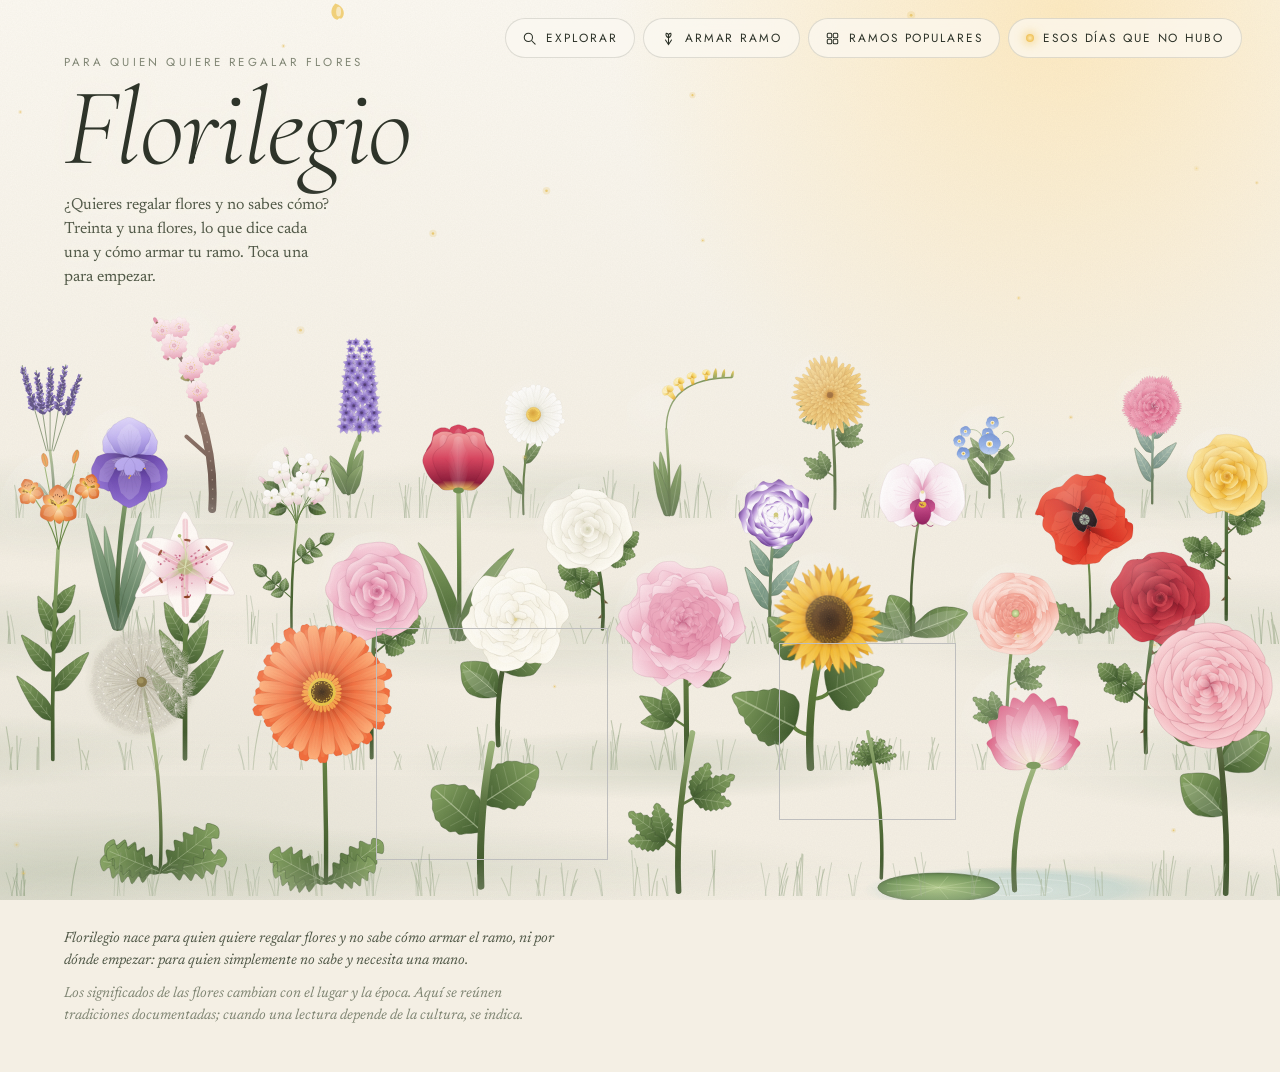
==== commit d7236531: "Add a florist recipe and PNG/PDF downloads of a bouquet The workshop and the received-bouquet view c" ====
--- a/index.html
+++ b/index.html
@@ -200,6 +200,12 @@
         <button type="button" class="pillbtn pillbtn--solid" id="atSave">Guardar</button>
         <button type="button" class="pillbtn" id="atShare">Compartir enlace</button>
         <button type="button" class="pillbtn" id="atGift">Ver como regalo</button>
+        <button type="button" class="pillbtn" id="atRecipe">Receta para la florería</button>
+      </div>
+      <div class="dl-row" role="group" aria-labelledby="atDlLabel">
+        <span class="mini" id="atDlLabel">Descargar con todos los detalles</span>
+        <button type="button" class="pillbtn" id="atPng">Imagen</button>
+        <button type="button" class="pillbtn" id="atPdf">PDF</button>
       </div>
       <p class="toast" id="atToast" role="status"></p>
     </div>
@@ -212,6 +218,22 @@
       </button>
     </div>
     <ul class="mine-list" id="atMineItems"></ul>
+  </div>
+  <div class="at-mine at-recipe" id="atRecipeBox" hidden>
+    <div class="at-mine-head">
+      <h3>Receta para la florería</h3>
+      <button type="button" class="iconbtn" id="atRecipeClose" aria-label="Cerrar la receta">
+        <svg viewBox="0 0 16 16" aria-hidden="true"><path d="M4 4l8 8M12 4l-8 8"/></svg>
+      </button>
+    </div>
+    <p class="muted">Muéstrala en la florería o envíala por mensaje: dice qué pedir y cuánto.</p>
+    <div class="recipe-bq" id="atRecipeBq"></div>
+    <div id="atRecipeBody"></div>
+    <div class="at-actions">
+      <button type="button" class="pillbtn pillbtn--solid" id="atRecipeSend">Copiar la receta</button>
+      <a class="pillbtn" id="atMaps" target="_blank" rel="noopener noreferrer">Florerías cerca</a>
+    </div>
+    <p class="recipe-fine">Se abre Google Maps, que busca cerca de donde estés. Esta página no conoce tu ubicación.</p>
   </div>
 </section>
 
@@ -252,11 +274,24 @@
       <div id="giftCare"></div>
       <button type="button" class="pillbtn" id="giftIcs">Recordatorios para cambiar el agua (.ics)</button>
     </section>
+    <section class="gift-recipe" id="giftRecipe">
+      <details id="giftRecipeFold">
+        <summary>Pedir uno igual en una florería</summary>
+        <div id="giftRecipeBody"></div>
+        <a class="pillbtn" id="giftMaps" target="_blank" rel="noopener noreferrer">Buscar florerías cerca</a>
+      </details>
+    </section>
+    <div class="dl-row" id="giftDl" role="group" aria-labelledby="giftDlLabel">
+      <span class="mini" id="giftDlLabel">Guárdalo con todos los detalles</span>
+      <button type="button" class="pillbtn" id="giftPng">Imagen</button>
+      <button type="button" class="pillbtn" id="giftPdf">PDF</button>
+    </div>
     <div class="gift-actions">
       <button type="button" class="pillbtn" id="giftCopy">Armar uno parecido</button>
       <button type="button" class="pillbtn pillbtn--solid" id="giftBack">Ir al jardín</button>
     </div>
   </div>
+  <p class="toast" id="giftToast" role="status"></p>
 </section>
 
 <script src="js/core.js"></script>
@@ -270,6 +305,7 @@
 <script src="js/layout.js"></script>
 <script src="js/garden.js"></script>
 <script src="js/care.js"></script>
+<script src="js/recipe.js"></script>
 <script src="js/focus.js"></script>
 <script src="js/explore.js"></script>
 <script src="js/days.js"></script>
@@ -277,6 +313,7 @@
 <script src="js/bouquet-art.js"></script>
 <script src="js/meaning.js"></script>
 <script src="js/ai.js"></script>
+<script src="js/plate.js"></script>
 <script src="js/atelier.js"></script>
 <script src="js/showcase.js"></script>
 <script src="js/gift.js"></script>
--- a/css/atelier.css
+++ b/css/atelier.css
@@ -127,6 +127,10 @@
 #atReading { display: grid; gap: 0.6rem; }
 #atReading .mini { margin-top: 0.65rem; }
 .at-actions { display: flex; flex-wrap: wrap; gap: 0.5rem; }
+/* Descargar la lámina del ramo (imagen o PDF): el rótulo arriba, los dos formatos lado a lado. */
+.dl-row { display: flex; flex-wrap: wrap; align-items: center; gap: 0.5rem; }
+.dl-row .mini { flex-basis: 100%; color: var(--ink-2); }
+.gift-inner .dl-row { width: 100%; justify-content: center; padding-top: 1rem; border-top: 1px solid var(--line); }
 .toast {
   position: fixed; left: 50%; bottom: calc(env(safe-area-inset-bottom, 0px) + 22px); translate: -50% 20px; z-index: 30; max-width: min(92vw, 34rem);
   margin: 0; padding: 0.7rem 1.1rem; border-radius: 14px; background: var(--ink); color: var(--paper); font-family: var(--f-ui); font-size: 0.86rem;
@@ -170,7 +174,13 @@
 .sc-meta .pillbtn { justify-self: start; margin-top: 0.3rem; }
 
 /* ---------- Un ramo recibido ---------- */
-.gift-view { z-index: 88; background: radial-gradient(85vmax 70vmax at 50% 20%, color-mix(in srgb, var(--days-a) 80%, var(--paper)), var(--paper) 75%); }
+.gift-view { z-index: 88; background: radial-gradient(85vmax 70vmax at 50% 20%, color-mix(in srgb, var(--days-a) 80%, var(--paper)), var(--paper) 75%); scroll-timeline: --giftscroll block; }
+/* Los pétalos que celebran el ramo se desvanecen al bajar hacia la lectura y los cuidados: detrás del texto,
+   un pétalo oscuro se comía letras enteras (sobre todo en celulares, donde el texto va de borde a borde). */
+@supports (animation-timeline: scroll()) {
+  .gift-view .days-fx { animation: fxfade linear both; animation-timeline: --giftscroll; animation-range: 0px 420px; }
+}
+@keyframes fxfade { to { opacity: 0.12; } }
 .gift-inner { position: relative; max-width: 40rem; margin: 0 auto; display: grid; justify-items: center; text-align: center; gap: 1rem;
   padding: calc(env(safe-area-inset-top, 0px) + 7vh) 16px calc(env(safe-area-inset-bottom, 0px) + 60px); }
 .gift-inner h2 { margin: 0; font-family: var(--f-display); font-weight: 400; font-style: italic; font-size: clamp(2.4rem, 6vw, 3.6rem); line-height: 1; text-wrap: balance; }
@@ -199,14 +209,41 @@
 .care-specific details { border: 1px solid var(--line); border-radius: 12px; padding: 0.5rem 0.8rem; }
 .care-specific summary { cursor: pointer; font-family: var(--f-display); font-size: 1.1rem; list-style: none; display: flex; align-items: center; gap: 0.7rem; }
 /* Un chevrón fino en lugar del triángulo negro del navegador. */
-.care-specific summary::-webkit-details-marker { display: none; }
-.care-specific summary::before {
+.care-specific summary::-webkit-details-marker, .gift-recipe summary::-webkit-details-marker { display: none; }
+.care-specific summary::before, .gift-recipe summary::before {
   content: ""; flex: none; width: 7px; height: 7px; margin-left: 2px;
   border-right: 1.5px solid var(--ink-3); border-bottom: 1.5px solid var(--ink-3); rotate: -45deg; transition: rotate 0.25s ease;
 }
-.care-specific details[open] > summary::before { rotate: 45deg; }
+.care-specific details[open] > summary::before, .gift-recipe details[open] > summary::before { rotate: 45deg; }
 .care-specific ul { margin: 0.4rem 0 0.2rem; padding-left: 1.1rem; font-size: 0.93rem; color: var(--ink-2); }
 .card-foot .pillbtn { justify-self: start; margin-top: 0.4rem; }
+
+/* ---------- Receta para la florería ---------- */
+a.pillbtn { text-decoration: none; }
+.recipe { display: grid; gap: 0.9rem; text-align: left; }
+.recipe-list { list-style: none; margin: 0; padding: 0; }
+.recipe-list li { display: grid; grid-template-columns: 2.4rem 1fr; align-items: baseline; gap: 0.7rem; padding: 0.45rem 0; border-bottom: 1px dashed var(--line); }
+.recipe-n { font-family: var(--f-display); font-size: 1.6rem; line-height: 1; text-align: right; color: var(--ink); font-variant-numeric: lining-nums; }
+.recipe-what { font-size: 1rem; line-height: 1.4; color: var(--ink); }
+.recipe-dress { margin: 0; display: grid; grid-template-columns: auto 1fr; gap: 0.35rem 0.9rem; align-items: baseline; }
+.recipe-dress dt { font-family: var(--f-ui); font-size: 0.7rem; letter-spacing: 0.16em; text-transform: uppercase; color: var(--ink-2); }
+.recipe-dress dd { margin: 0; font-size: 0.97rem; color: var(--ink); }
+.recipe-rare { margin: 0; font-size: 0.92rem; color: var(--ink-2); }
+.recipe-rare::before { content: "! "; color: #c0602a; }
+.recipe-card { padding: 0.8rem 1rem; border: 1px solid var(--card-line); border-radius: 4px 16px 4px 16px; background: var(--card); overflow-wrap: anywhere; }
+.recipe-card p:not(.mini) { margin: 0.25rem 0 0; font-size: 0.95rem; color: var(--ink-2); }
+.recipe-card blockquote { margin: 0.35rem 0 0; font-family: var(--f-display); font-style: italic; font-size: 1.2rem; line-height: 1.35; color: var(--ink); }
+.at-recipe { display: grid; align-content: start; gap: 1rem; }
+.at-recipe .at-mine-head, .at-recipe > p { margin: 0; }
+.recipe-bq { width: min(200px, 56%); justify-self: center; }
+.recipe-fine { font-size: 0.85rem; color: var(--ink-2); }
+.gift-recipe { width: 100%; text-align: left; padding-top: 1rem; border-top: 1px solid var(--line); }
+.gift-recipe summary {
+  cursor: pointer; list-style: none; display: flex; align-items: center; gap: 0.7rem; min-height: 32px;
+  font-family: var(--f-ui); font-size: 0.72rem; letter-spacing: 0.24em; text-transform: uppercase; color: var(--ink-3);
+}
+.gift-recipe .recipe { margin-top: 0.8rem; }
+.gift-recipe .pillbtn { margin-top: 1rem; }
 
 /* ---------- Navegación con cuatro secciones ---------- */
 .navbtn .navlong { display: inline; }
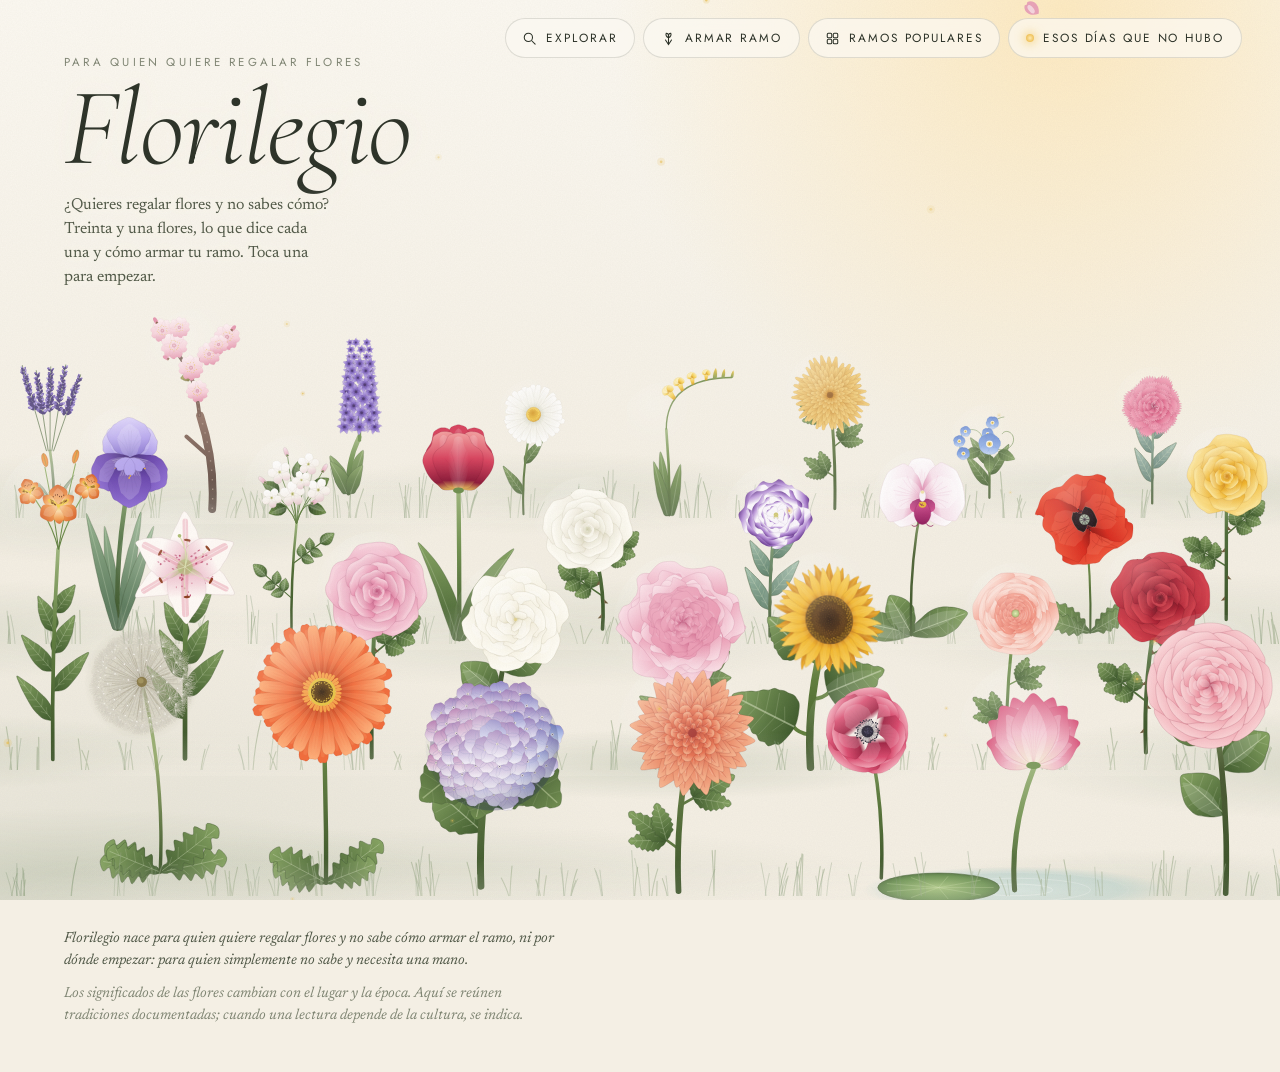
==== commit 70b52370: "Replace the AI with a local intent reader and an exhaustive bouquet search The Claude server and its" ====
--- a/index.html
+++ b/index.html
@@ -160,7 +160,7 @@
         </div>
         <div class="at-row">
           <button type="button" class="pillbtn pillbtn--solid" id="atPropose">Proponer un ramo</button>
-          <button type="button" class="pillbtn pillbtn--ai" id="atProposeAI" hidden>Proponer con IA</button>
+          <button type="button" class="pillbtn" id="atAnother" hidden>Otra opción</button>
         </div>
         <div class="at-rationale" id="atRationale" aria-live="polite"></div>
       </section>
@@ -185,9 +185,8 @@
     </div>
     <div class="at-side">
       <section class="at-reading">
-        <p class="label">Qué dice tu ramo <span id="atSource" class="src"></span></p>
+        <p class="label">Qué dice tu ramo</p>
         <div id="atReading"></div>
-        <button type="button" class="pillbtn pillbtn--ai" id="atAI" hidden>Interpretar con IA</button>
       </section>
       <section class="at-card" aria-labelledby="atCardTitle">
         <p class="label" id="atCardTitle">Tarjeta</p>
@@ -312,7 +311,8 @@
 <script src="js/bouquet-model.js"></script>
 <script src="js/bouquet-art.js"></script>
 <script src="js/meaning.js"></script>
-<script src="js/ai.js"></script>
+<script src="js/intent.js"></script>
+<script src="js/compose.js"></script>
 <script src="js/plate.js"></script>
 <script src="js/atelier.js"></script>
 <script src="js/showcase.js"></script>
--- a/css/atelier.css
+++ b/css/atelier.css
@@ -18,8 +18,6 @@
 .pillbtn:disabled { opacity: 0.5; cursor: progress; }
 .pillbtn--solid { background: var(--ink); color: var(--paper); border-color: var(--ink); }
 .pillbtn--solid:hover { background: color-mix(in srgb, var(--ink) 85%, var(--sage)); }
-.pillbtn--ai { border-color: color-mix(in srgb, #7d69bb 55%, transparent); background: color-mix(in srgb, #7d69bb 10%, var(--pill)); }
-.pillbtn--ai::before { content: "✦"; content: "✦" / ""; color: #7d69bb; letter-spacing: 0; }
 .pillbtn--quiet { background: transparent; color: var(--ink-3); }
 .linkbtn {
   background: none; border: 0; padding: 0.15rem 0; cursor: pointer; color: var(--ink-2); font: inherit; font-size: 0.9rem;
@@ -108,14 +106,10 @@
 
 .at-stage { position: sticky; top: 96px; display: grid; gap: 0.8rem; justify-items: center; min-width: 0; }
 .at-canvas { width: min(100%, 440px, max(220px, calc((100vh - 290px) * 400 / 520))); aspect-ratio: 400 / 520; display: grid; place-items: center; }
-.atelier.busy .at-canvas { animation: breathe 1.6s ease-in-out infinite alternate; }
 .at-count { margin: 0; font-family: var(--f-ui); font-size: 0.76rem; letter-spacing: 0.14em; text-transform: uppercase; color: var(--ink-3); text-align: center; }
 .at-dress { display: flex; flex-wrap: wrap; gap: 1rem 1.6rem; justify-content: center; }
 .at-dress .mini { margin-bottom: 0.4rem; }
 
-.src { margin-left: 0.4rem; padding: 0.1rem 0.45rem; border-radius: 999px; font-size: 0.6rem; letter-spacing: 0.14em; background: color-mix(in srgb, var(--sage) 16%, transparent); color: var(--ink-2); }
-.src:empty { display: none; }
-.src--ai { background: color-mix(in srgb, #7d69bb 18%, transparent); color: color-mix(in srgb, #7d69bb 70%, var(--ink)); }
 .rd-summary { margin: 0; font-family: var(--f-display); font-style: italic; font-size: 1.28rem; line-height: 1.35; color: var(--ink); text-wrap: pretty; }
 .rd-bars { list-style: none; margin: 0.2rem 0 0; padding: 0; display: grid; gap: 0.3rem; }
 .rd-bars li { display: grid; grid-template-columns: 8.5rem 1fr; align-items: center; gap: 0.6rem; font-family: var(--f-ui); font-size: 0.8rem; color: var(--ink-2); }
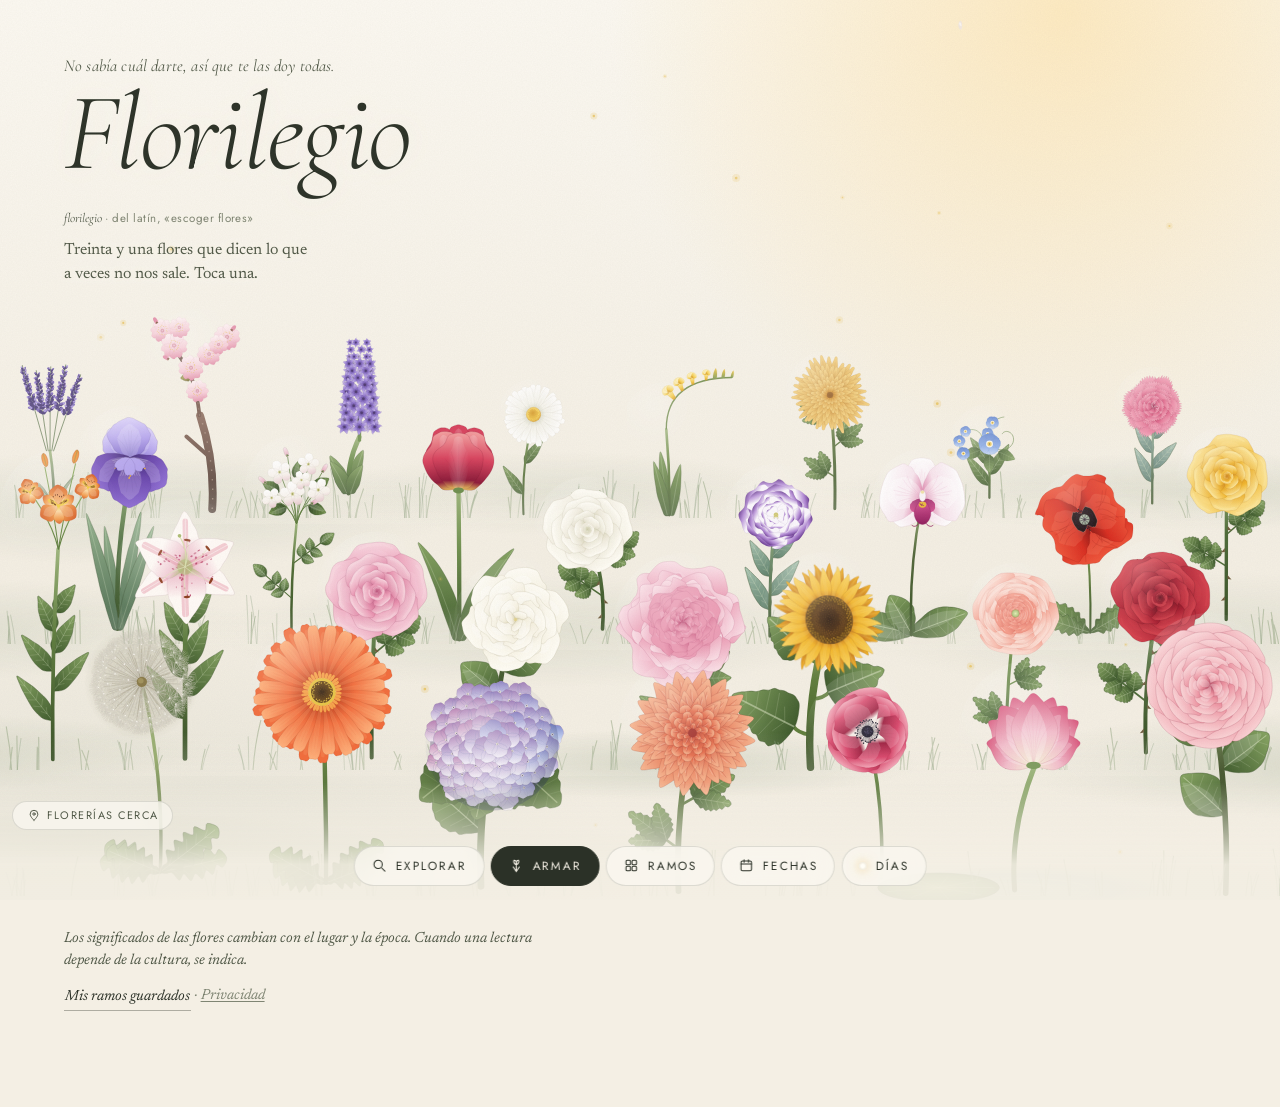
==== commit 09340eb7: "Add a gift calendar, nearby florists and polish every view - Fechas: the next date is highlighted, t" ====
--- a/index.html
+++ b/index.html
@@ -17,9 +17,10 @@
 <div class="sky" aria-hidden="true"></div>
 
 <header class="brand">
-  <p class="brand-eyebrow">Para quien quiere regalar flores</p>
+  <p class="brand-eyebrow">No sabía cuál darte, así que te las doy todas.</p>
   <h1 class="brand-title">Florilegio</h1>
-  <p class="brand-sub">¿Quieres regalar flores y no sabes cómo? <span id="flowerCount">Treinta y una</span> flores, lo que dice cada una y cómo armar tu ramo. Toca una para empezar.</p>
+  <p class="brand-def"><i>florilegio</i> · del latín, «escoger flores»</p>
+  <p class="brand-sub"><span id="flowerCount">Treinta y una</span> flores que dicen lo que a&nbsp;veces no nos sale. Toca una.</p>
 </header>
 
 <nav class="topnav" aria-label="Secciones">
@@ -27,13 +28,17 @@
     <svg viewBox="0 0 20 20" aria-hidden="true"><circle cx="8.5" cy="8.5" r="5.5"/><path d="M13 13l4.5 4.5"/></svg>
     <span>Explorar</span>
   </button>
-  <button type="button" id="atelierBtn" class="navbtn">
+  <button type="button" id="atelierBtn" class="navbtn navbtn--primary">
     <svg viewBox="0 0 20 20" aria-hidden="true"><path d="M10 18V9M10 9c-3-1-4-4-3-6 2 0 4 2 3 6zM10 9c3-1 4-4 3-6-2 0-4 2-3 6zM6 12l4 6 4-6"/></svg>
     <span>Armar<span class="navlong"> ramo</span></span>
   </button>
   <button type="button" id="showcaseBtn" class="navbtn">
     <svg viewBox="0 0 20 20" aria-hidden="true"><rect x="3" y="3" width="6" height="6" rx="1.5"/><rect x="11" y="3" width="6" height="6" rx="1.5"/><rect x="3" y="11" width="6" height="6" rx="1.5"/><rect x="11" y="11" width="6" height="6" rx="1.5"/></svg>
     <span>Ramos<span class="navlong"> populares</span></span>
+  </button>
+  <button type="button" id="fechasBtn" class="navbtn">
+    <svg viewBox="0 0 20 20" aria-hidden="true"><rect x="3" y="4" width="14" height="13" rx="2"/><path d="M3 8h14M7 2.5V5.5M13 2.5V5.5"/></svg>
+    <span>Fechas</span>
   </button>
   <button type="button" id="daysBtn" class="navbtn navbtn--days">
     <i class="days-dot" aria-hidden="true"></i>
@@ -56,8 +61,8 @@
 </div>
 
 <footer class="colophon">
-  <p>Florilegio nace para quien quiere regalar flores y no sabe cómo armar el ramo, ni por dónde empezar: para quien simplemente no sabe y necesita una mano.</p>
-  <p>Los significados de las flores cambian con el lugar y la época. Aquí se reúnen tradiciones documentadas; cuando una lectura depende de la cultura, se indica.</p>
+  <p>Los significados de las flores cambian con el lugar y la época. Cuando una lectura depende de la cultura, se indica.</p>
+  <p class="colophon-doors"><button type="button" class="textlink" id="footMine">Mis ramos guardados</button> · <a href="privacidad.html">Privacidad</a></p>
 </footer>
 
 <!-- Explorador discreto -->
@@ -119,13 +124,13 @@
   <canvas id="daysFx" class="days-fx" aria-hidden="true"></canvas>
   <div class="days-inner">
     <h2 class="days-title" id="daysTitle">Esos días que no hubo</h2>
-    <button type="button" class="days-flower" id="daysFlower" aria-label="Abrir la flor amarilla"></button>
+    <button type="button" class="days-flower" id="daysFlower" aria-label="Abrir la rosa blanca"></button>
     <p class="days-hint" id="daysHint">toca la flor</p>
     <div class="days-text" id="daysText" aria-live="polite"></div>
     <figure class="days-final" id="daysFinal">
-      <blockquote>Amar de persona a persona: eso es quizá lo más difícil que se nos ha encomendado, lo extremo, la última prueba, el trabajo para el cual todo otro trabajo no es más que preparación.</blockquote>
-      <figcaption>Rainer Maria Rilke · <cite>Cartas a un joven poeta</cite>, 1904</figcaption>
-      <p>La flor nunca fue lo importante: lo importante es el gesto.<br>Esta es por aquellos días en que no hubo una.</p>
+      <p class="days-coda">Y si alguna vez no estuve a la altura de lo que esperaban de mí, de verdad lo lamento. Pero puedo asegurarles algo: nunca me faltó amor ni cariño para dar.</p>
+      <p class="days-hand">Escrito a mano. Para todos a quienes les fallé, para quien pensó tanto que olvidó sentir, y para quien nunca recibió flores y quizá siempre las esperó.</p>
+      <p class="days-sign">S.S.</p>
     </figure>
   </div>
   <button type="button" class="days-back" id="daysBack">Volver al jardín</button>
@@ -139,8 +144,7 @@
       <h2 id="atTitle">Arma tu ramo</h2>
     </div>
     <div class="sheet-actions">
-      <button type="button" class="pillbtn" id="atNew">Nuevo</button>
-      <button type="button" class="pillbtn" id="atMine">Mis ramos</button>
+      <button type="button" class="pillbtn" id="atMine"><svg viewBox="0 0 20 20" aria-hidden="true"><path d="M5.5 3h9v14l-4.5-3.2L5.5 17z"/></svg>Mis ramos</button>
       <button type="button" class="iconbtn" id="atClose" aria-label="Cerrar el taller">
         <svg viewBox="0 0 16 16" aria-hidden="true"><path d="M4 4l8 8M12 4l-8 8"/></svg>
       </button>
@@ -152,60 +156,89 @@
         <p class="label" id="atComposeTitle">Desde lo que sientes</p>
         <label class="sr" for="atIntent">Qué quieres decir con el ramo</label>
         <textarea id="atIntent" rows="3" maxlength="500" placeholder="Ej.: quiero agradecerle a mi abuela todo lo que hace por mí"></textarea>
-        <div class="chips chips--small" id="atFeelings" role="group" aria-label="Sentimientos"></div>
+        <details class="at-fold at-fine" id="atFine">
+          <summary><span class="at-fold-name">Afinar</span><small class="at-fold-sum" id="atFineSum">sentimientos, ocasión y mascotas</small><svg class="at-chev" viewBox="0 0 16 16" aria-hidden="true"><path d="M4 6l4 4 4-4"/></svg></summary>
+          <div class="at-fold-body">
+            <div class="chips chips--small" id="atFeelings" role="group" aria-label="Sentimientos"></div>
+            <div class="at-row">
+              <label class="sr" for="atOccasion">Ocasión</label>
+              <select id="atOccasion"></select>
+              <label class="check"><input type="checkbox" id="atPetSafe"> Sin tóxicas para mascotas</label>
+            </div>
+          </div>
+        </details>
         <div class="at-row">
-          <label class="sr" for="atOccasion">Ocasión</label>
-          <select id="atOccasion"></select>
-          <label class="check"><input type="checkbox" id="atPetSafe"> Sin tóxicas para mascotas</label>
-        </div>
-        <div class="at-row">
-          <button type="button" class="pillbtn pillbtn--solid" id="atPropose">Proponer un ramo</button>
+          <button type="button" class="pillbtn pillbtn--solid" id="atPropose"><svg viewBox="0 0 20 20" aria-hidden="true"><path d="M10 2.5l1.6 4.4 4.4 1.6-4.4 1.6L10 14.5l-1.6-4.4L4 8.5l4.4-1.6zM15.5 13l.7 1.8 1.8.7-1.8.7-.7 1.8-.7-1.8-1.8-.7 1.8-.7z"/></svg>Proponer un ramo</button>
           <button type="button" class="pillbtn" id="atAnother" hidden>Otra opción</button>
         </div>
         <div class="at-rationale" id="atRationale" aria-live="polite"></div>
       </section>
-      <section class="at-pick" aria-label="Flores y follajes">
-        <p class="label">O elige tallo por tallo</p>
-        <label class="ex-search">
-          <span class="sr">Buscar flor o follaje</span>
-          <svg viewBox="0 0 20 20" aria-hidden="true"><circle cx="8.5" cy="8.5" r="5.5"/><path d="M13 13l4.5 4.5"/></svg>
-          <input id="atSearch" type="search" autocomplete="off" placeholder="Nombre, color o sentimiento">
-        </label>
-        <div class="chips chips--small" id="atRoles" role="group" aria-label="Filtrar por papel en el ramo"></div>
-        <ul class="at-items" id="atItems"></ul>
-      </section>
+      <details class="at-pick at-fold at-card-fold" id="atPickFold">
+        <summary><span class="label">O elige flor por flor</span><small class="at-fold-sum">buscar y sumar tallos</small><svg class="at-chev" viewBox="0 0 16 16" aria-hidden="true"><path d="M4 6l4 4 4-4"/></svg></summary>
+        <div class="at-fold-body">
+          <label class="ex-search">
+            <span class="sr">Buscar flor o follaje</span>
+            <svg viewBox="0 0 20 20" aria-hidden="true"><circle cx="8.5" cy="8.5" r="5.5"/><path d="M13 13l4.5 4.5"/></svg>
+            <input id="atSearch" type="search" autocomplete="off" placeholder="Nombre, color o sentimiento">
+          </label>
+          <div class="chips chips--small" id="atRoles" role="group" aria-label="Filtrar por papel en el ramo"></div>
+          <ul class="at-items" id="atItems"></ul>
+        </div>
+      </details>
     </div>
     <div class="at-stage">
       <div class="at-canvas" id="atCanvas"></div>
       <p class="at-count" id="atCount" aria-live="polite"></p>
-      <div class="at-dress">
-        <div><p class="mini">Envoltorio</p><div class="chips chips--small" id="atWraps"></div><div class="swatches" id="atWrapColors"></div></div>
-        <div><p class="mini">Cinta</p><div class="swatches" id="atRibbons"></div></div>
-      </div>
+      <details class="at-fold at-dress-fold" id="atDressFold">
+        <summary><span class="at-fold-name">Envoltorio y cinta</span><small class="at-fold-sum" id="atDressSum"></small><svg class="at-chev" viewBox="0 0 16 16" aria-hidden="true"><path d="M4 6l4 4 4-4"/></svg></summary>
+        <div class="at-dress at-fold-body">
+          <div><p class="mini">Envoltorio</p><div class="chips chips--small" id="atWraps"></div><div class="swatches" id="atWrapColors"></div></div>
+          <div><p class="mini">Cinta</p><div class="swatches" id="atRibbons"></div></div>
+        </div>
+      </details>
     </div>
     <div class="at-side">
       <section class="at-reading">
         <p class="label">Qué dice tu ramo</p>
         <div id="atReading"></div>
       </section>
-      <section class="at-card" aria-labelledby="atCardTitle">
-        <p class="label" id="atCardTitle">Tarjeta</p>
-        <label class="field"><span>Nombre del ramo</span><input id="atName" maxlength="80" autocomplete="off"></label>
-        <label class="field"><span>Para</span><input id="atTo" maxlength="60" autocomplete="off"></label>
-        <label class="field"><span>Mensaje</span><textarea id="atMsg" maxlength="280" rows="3"></textarea></label>
-        <label class="field"><span>De</span><input id="atFrom" maxlength="60" autocomplete="off"></label>
+      <details class="at-card" id="atCardFold">
+        <summary><span class="label">Tarjeta</span><span class="at-opt">nombre, para, mensaje y de</span>
+          <svg class="at-chev" viewBox="0 0 16 16" aria-hidden="true"><path d="M4 6l4 4 4-4"/></svg></summary>
+        <div class="at-card-body">
+          <label class="field"><span>Nombre del ramo</span><input id="atName" maxlength="80" autocomplete="off"></label>
+          <label class="field"><span>Para</span><input id="atTo" maxlength="60" autocomplete="off"></label>
+          <label class="field"><span>Mensaje</span><textarea id="atMsg" maxlength="280" rows="3"></textarea></label>
+          <label class="field"><span>De</span><input id="atFrom" maxlength="60" autocomplete="off"></label>
+        </div>
+      </details>
+      <section class="at-finish" aria-labelledby="atFinishTitle">
+        <p class="label" id="atFinishTitle">Cuando esté listo</p>
+        <button type="button" class="pillbtn pillbtn--solid at-share" id="atShare">
+          <svg viewBox="0 0 20 20" aria-hidden="true"><path d="M8.5 11.5a3.5 3.5 0 0 0 5 0l2.5-2.5a3.5 3.5 0 0 0-5-5l-1 1"/><path d="M11.5 8.5a3.5 3.5 0 0 0-5 0L4 11a3.5 3.5 0 0 0 5 5l1-1"/></svg>
+          Compartir enlace</button>
+        <ul class="at-tools">
+          <li><button type="button" class="at-tool" id="atSave">
+            <svg viewBox="0 0 20 20" aria-hidden="true"><path d="M5.5 3h9v14l-4.5-3.2L5.5 17z"/></svg>
+            <span><b>Guardar</b><small>En Mis ramos, en este navegador</small></span></button></li>
+          <li><button type="button" class="at-tool" id="atGift">
+            <svg viewBox="0 0 20 20" aria-hidden="true"><rect x="3" y="8" width="14" height="9" rx="1.5"/><path d="M2.5 5.5h15V8h-15zM10 5.5V17M10 5.5C8.5 2.5 5.5 3 6.5 5.5M10 5.5c1.5-3 4.5-2.5 3.5 0"/></svg>
+            <span><b>Ver como regalo</b><small>Así lo verá quien lo reciba</small></span></button></li>
+          <li><button type="button" class="at-tool" id="atRecipe">
+            <svg viewBox="0 0 20 20" aria-hidden="true"><rect x="4" y="3" width="12" height="15" rx="1.5"/><path d="M7.5 3V2h5v1M7 8h6M7 11h6M7 14h4"/></svg>
+            <span><b>Receta para la florería</b><small>Qué pedir y cuánto</small></span></button></li>
+          <li><button type="button" class="at-tool" id="atNearby" data-nearby>
+            <svg viewBox="0 0 20 20" aria-hidden="true"><path d="M10 17.5s5.5-4.8 5.5-8.7a5.5 5.5 0 0 0-11 0c0 3.9 5.5 8.7 5.5 8.7z"/><circle cx="10" cy="8.6" r="1.7"/></svg>
+            <span><b data-nearby-label>Florerías cerca</b><small>El mapa con las más cercanas a ti</small></span></button></li>
+        </ul>
+        <div class="at-dl" role="group" aria-labelledby="atDlLabel">
+          <span class="mini" id="atDlLabel">Descargar con todos los detalles</span>
+          <div class="at-dl-btns">
+            <button type="button" class="pillbtn" id="atPng"><svg viewBox="0 0 20 20" aria-hidden="true"><rect x="3" y="4" width="14" height="12" rx="1.5"/><circle cx="7.5" cy="8.5" r="1.3"/><path d="M3.5 14.5l4-4 3 3 2-2 4 3.5"/></svg>Imagen</button>
+            <button type="button" class="pillbtn" id="atPdf"><svg viewBox="0 0 20 20" aria-hidden="true"><path d="M5 2.5h7l3.5 3.5v11.5H5z"/><path d="M12 2.5V6h3.5M10 9v5.5M7.5 12l2.5 2.5 2.5-2.5"/></svg>PDF</button>
+          </div>
+        </div>
       </section>
-      <div class="at-actions">
-        <button type="button" class="pillbtn pillbtn--solid" id="atSave">Guardar</button>
-        <button type="button" class="pillbtn" id="atShare">Compartir enlace</button>
-        <button type="button" class="pillbtn" id="atGift">Ver como regalo</button>
-        <button type="button" class="pillbtn" id="atRecipe">Receta para la florería</button>
-      </div>
-      <div class="dl-row" role="group" aria-labelledby="atDlLabel">
-        <span class="mini" id="atDlLabel">Descargar con todos los detalles</span>
-        <button type="button" class="pillbtn" id="atPng">Imagen</button>
-        <button type="button" class="pillbtn" id="atPdf">PDF</button>
-      </div>
       <p class="toast" id="atToast" role="status"></p>
     </div>
   </div>
@@ -216,6 +249,7 @@
         <svg viewBox="0 0 16 16" aria-hidden="true"><path d="M4 4l8 8M12 4l-8 8"/></svg>
       </button>
     </div>
+    <button type="button" class="pillbtn" id="atNew">Empezar un ramo nuevo</button>
     <ul class="mine-list" id="atMineItems"></ul>
   </div>
   <div class="at-mine at-recipe" id="atRecipeBox" hidden>
@@ -230,17 +264,35 @@
     <div id="atRecipeBody"></div>
     <div class="at-actions">
       <button type="button" class="pillbtn pillbtn--solid" id="atRecipeSend">Copiar la receta</button>
-      <a class="pillbtn" id="atMaps" target="_blank" rel="noopener noreferrer">Florerías cerca</a>
-    </div>
-    <p class="recipe-fine">Se abre Google Maps, que busca cerca de donde estés. Esta página no conoce tu ubicación.</p>
-  </div>
+    </div>
+    <p class="recipe-fine">«Florerías cerca» abre Google Maps centrado donde estás, si lo permites. Florilegio no guarda tu ubicación.</p>
+  </div>
+</section>
+
+<!-- Cuándo se regalan flores -->
+<section id="calendar" class="sheet calendar" role="dialog" aria-modal="true" aria-labelledby="calTitle" hidden>
+  <header class="sheet-head">
+    <div>
+      <p class="eyebrow">Calendario</p>
+      <h2 id="calTitle">Cuándo regalar flores</h2>
+    </div>
+    <div class="sheet-actions">
+      <button type="button" class="iconbtn" id="calClose" aria-label="Cerrar las fechas">
+        <svg viewBox="0 0 16 16" aria-hidden="true"><path d="M4 4l8 8M12 4l-8 8"/></svg>
+      </button>
+    </div>
+  </header>
+  <div class="cal-find">
+    <label class="ex-search"><span class="sr">Buscar una fecha</span><svg viewBox="0 0 20 20" aria-hidden="true"><circle cx="8.5" cy="8.5" r="5.5"/><path d="M13 13l4.5 4.5"/></svg><input id="calSearch" type="search" autocomplete="off" placeholder="Buscar: mayo, cumpleaños, rosa roja…"></label>
+  </div>
+  <div id="calBody" class="cal-body"></div>
 </section>
 
 <!-- Mostrador de ramos populares -->
 <section id="showcase" class="sheet showcase" role="dialog" aria-modal="true" aria-labelledby="scTitle" hidden>
   <header class="sheet-head">
     <div>
-      <p class="eyebrow">Tradición occidental</p>
+      <p class="eyebrow">Clásicos y de temporada</p>
       <h2 id="scTitle">Ramos que se regalan</h2>
     </div>
     <div class="sheet-actions">
@@ -250,11 +302,11 @@
     </div>
   </header>
   <div class="sc-filters">
-    <div class="chips chips--small" id="scHemi" role="group" aria-label="Hemisferio"></div>
-    <div class="chips chips--small" id="scSeasons" role="group" aria-label="Temporada"></div>
-    <div class="chips chips--small" id="scThemes" role="group" aria-label="Temática"></div>
-    <p class="sc-upcoming" id="scUpcoming"></p>
-    <p class="ex-count" id="scCount" aria-live="polite"></p>
+    <label class="ex-search sc-search"><span class="sr">Buscar un ramo</span><svg viewBox="0 0 20 20" aria-hidden="true"><circle cx="8.5" cy="8.5" r="5.5"/><path d="M13 13l4.5 4.5"/></svg><input id="scSearch" type="search" autocomplete="off" placeholder="Buscar: rosas, mamá, perdón…"></label>
+    <label class="sc-field"><span>Ocasión</span><select id="scTheme"></select></label>
+    <label class="sc-field"><span>Temporada</span><select id="scSeason"></select></label>
+    <label class="sc-field"><span>Hemisferio</span><select id="scHemi"></select></label>
+    <p class="sc-count" id="scCount" aria-live="polite"></p>
   </div>
   <ul class="sc-grid" id="scGrid"></ul>
 </section>
@@ -262,6 +314,9 @@
 <!-- Un ramo recibido -->
 <section id="gift" class="sheet gift-view" role="dialog" aria-modal="true" aria-labelledby="giftTitle" tabindex="-1" hidden>
   <canvas id="giftFx" class="days-fx" aria-hidden="true"></canvas>
+  <button type="button" class="iconbtn gift-close" id="giftClose" aria-label="Cerrar">
+    <svg viewBox="0 0 16 16" aria-hidden="true"><path d="M4 4l8 8M12 4l-8 8"/></svg>
+  </button>
   <div class="gift-inner">
     <p class="eyebrow" id="giftEyebrow"></p>
     <h2 id="giftTitle"></h2>
@@ -277,7 +332,7 @@
       <details id="giftRecipeFold">
         <summary>Pedir uno igual en una florería</summary>
         <div id="giftRecipeBody"></div>
-        <a class="pillbtn" id="giftMaps" target="_blank" rel="noopener noreferrer">Buscar florerías cerca</a>
+        <p class="recipe-fine">«Florerías cerca» abre Google Maps centrado donde estás, si lo permites. Florilegio no guarda tu ubicación.</p>
       </details>
     </section>
     <div class="dl-row" id="giftDl" role="group" aria-labelledby="giftDlLabel">
@@ -308,6 +363,7 @@
 <script src="js/focus.js"></script>
 <script src="js/explore.js"></script>
 <script src="js/days.js"></script>
+<script src="js/fechas.js"></script>
 <script src="js/bouquet-model.js"></script>
 <script src="js/bouquet-art.js"></script>
 <script src="js/meaning.js"></script>
--- a/css/styles.css
+++ b/css/styles.css
@@ -19,10 +19,11 @@
   --scrim: rgba(244, 239, 228, 0.62);
   --pill: rgba(251, 248, 241, 0.72);
   --dusk: rgba(30, 36, 62, 0.86);
-  --days-a: #fff7df;
-  --days-b: #f1d9a0;
-  --days-ink: #4a3a1c;
-  --days-ink-2: #86704a;
+  --days-a: #f4f0e8;
+  --gift-a: #fff7df;
+  --days-b: #cdc5b7;
+  --days-ink: #37312a;
+  --days-ink-2: #6a6152;
   --hue: #a3182b;
   --lit-o: 0.4;
   --f-display: "Cormorant", "Cormorant Garamond", "Iowan Old Style", "Palatino Linotype", Georgia, serif;
@@ -52,10 +53,11 @@
     --scrim: rgba(12, 17, 12, 0.62);
     --pill: rgba(23, 32, 23, 0.72);
     --dusk: rgba(10, 12, 28, 0.88);
-    --days-a: #3a2d14;
-    --days-b: #140f07;
-    --days-ink: #f6e8c4;
-    --days-ink-2: #cdb582;
+    --days-a: #2e2a25;
+    --gift-a: #3a2d14;
+    --days-b: #0e0d0c;
+    --days-ink: #efe9dd;
+    --days-ink-2: #b8ae9c;
     --lit-o: 0;
     color-scheme: dark;
   }
@@ -79,10 +81,11 @@
   --scrim: rgba(12, 17, 12, 0.62);
   --pill: rgba(23, 32, 23, 0.72);
   --dusk: rgba(10, 12, 28, 0.88);
-  --days-a: #3a2d14;
-  --days-b: #140f07;
-  --days-ink: #f6e8c4;
-  --days-ink-2: #cdb582;
+  --days-a: #2e2a25;
+  --gift-a: #3a2d14;
+  --days-b: #0e0d0c;
+  --days-ink: #efe9dd;
+  --days-ink-2: #b8ae9c;
   --lit-o: 0;
   color-scheme: dark;
 }
@@ -138,17 +141,25 @@
   left: clamp(16px, 5vw, 72px);
   max-width: min(32rem, calc(100% - 32px));
 }
+/* Una dedicatoria sobre el título, en la letra del título: una frase para alguien, no un rótulo. */
 .brand-eyebrow {
-  margin: 0 0 0.7rem; font-family: var(--f-ui); font-size: 0.72rem; letter-spacing: 0.28em;
-  text-transform: uppercase; color: var(--ink-3);
-}
+  margin: 0 0 0.5rem; font-family: var(--f-display); font-style: italic; font-size: clamp(1.02rem, 1.3vw, 1.2rem);
+  letter-spacing: 0.01em; color: var(--ink-2); text-shadow: 0 0 14px var(--paper);
+}
+/* Qué es un florilegio, como entrada de diccionario: una sola línea pequeña bajo el título. El margen deja pasar
+   la «g» del título, que baja bastante más que su caja (line-height 0,84). */
+.brand-def {
+  margin: calc(clamp(3.6rem, 8.6vw, 7.6rem) * 0.27) 0 0; white-space: nowrap; font-family: var(--f-ui); font-size: 0.72rem; line-height: 1.4;
+  letter-spacing: 0.04em; color: var(--ink-3); text-shadow: 0 0 12px var(--paper);
+}
+.brand-def i { font-family: var(--f-display); font-size: 1.12em; letter-spacing: 0; color: var(--ink-2); }
 .brand-title {
   margin: 0; font-family: var(--f-display); font-weight: 300; font-style: italic;
   font-size: clamp(3.6rem, 8.6vw, 7.6rem); line-height: 0.84; letter-spacing: -0.015em; color: var(--ink);
   text-shadow: 0 0 30px var(--paper);
 }
 .brand-sub {
-  margin: 1.1rem 0 0; max-width: 31ch; font-size: clamp(1rem, 1.25vw, 1.12rem); line-height: 1.5;
+  margin: 0.7rem 0 0; max-width: 30ch; font-size: clamp(1rem, 1.25vw, 1.12rem); line-height: 1.5;
   color: var(--ink-2); text-wrap: pretty; text-shadow: 0 0 18px var(--paper), 0 0 6px var(--paper);
 }
 .topnav {
@@ -163,16 +174,18 @@
   transition: border-color 0.3s, background-color 0.3s;
 }
 .navbtn:hover { border-color: var(--sage); }
+.navbtn--primary { background: var(--ink); color: var(--paper); border-color: var(--ink); }
+.navbtn--primary:hover { background: color-mix(in srgb, var(--ink) 86%, var(--sage)); border-color: var(--ink); }
 .navbtn svg { width: 15px; height: 15px; fill: none; stroke: currentColor; stroke-width: 1.4; stroke-linecap: round; }
 .days-dot {
   position: relative; width: 8px; height: 8px; border-radius: 50%;
-  background: radial-gradient(circle, #ffeab0, #e7ad2f);
-  box-shadow: 0 0 10px 2px rgba(240, 190, 70, 0.55);
+  background: radial-gradient(circle, #fffdf6 30%, #e6dcc6);
+  box-shadow: 0 0 10px 2px rgba(240, 210, 150, 0.55);
 }
 /* El halo late con transform y opacity (las anima la GPU); animar box-shadow repintaba toda la página en cada cuadro. */
 .days-dot::after {
   content: ""; position: absolute; inset: -6px; border-radius: 50%; pointer-events: none;
-  background: radial-gradient(circle, rgba(240, 190, 70, 0.5), rgba(240, 190, 70, 0) 70%);
+  background: radial-gradient(circle, rgba(240, 210, 150, 0.5), rgba(240, 210, 150, 0) 70%);
   opacity: 0; animation: dotglow 3.6s ease-in-out infinite;
 }
 @keyframes dotglow { 50% { opacity: 0.8; transform: scale(1.45); } }
@@ -574,6 +587,9 @@
   line-height: 1; letter-spacing: -0.01em; text-wrap: balance;
 }
 .sci { margin: 0; font-size: 0.98rem; color: var(--ink-2); }
+/* Lo que dice la flor, a la vista desde el principio: es lo primero que busca quien regala. */
+.card-says { margin: 0.55rem 0 0; font-family: var(--f-display); font-style: italic; font-size: 1.2rem; color: color-mix(in srgb, var(--hue) 45%, var(--ink)); }
+.card-add { margin-top: 0.85rem; }
 .card-tabs { display: flex; flex-wrap: wrap; gap: 0.2rem 1rem; margin-top: 1rem; }
 .card-tabs button {
   background: none; border: 0; padding: 0.2rem 0; cursor: pointer; color: var(--ink-2);
@@ -593,6 +609,7 @@
 }
 .gift, .curio { margin-top: 0.4rem; padding: 0.9rem 1rem; border-radius: 14px; }
 .gift { background: color-mix(in srgb, var(--hue) 9%, transparent); }
+.c-poe .gift { margin-top: 1.1rem; }
 .curio { margin-top: 0.6rem; background: color-mix(in srgb, var(--sage) 12%, transparent); }
 .gift p:not(.mini), .curio p:not(.mini) { margin: 0.35rem 0 0; }
 .c-sci dl { margin: 0; display: grid; gap: 0.75rem; }
@@ -664,6 +681,14 @@
 .colophon { position: relative; z-index: 2; padding: 28px clamp(16px, 5vw, 72px) calc(env(safe-area-inset-bottom, 0px) + 44px); }
 .colophon p { margin: 0; max-width: 62ch; font-style: italic; font-size: 0.92rem; color: var(--ink-3); }
 .colophon p:first-child { margin-bottom: 0.7rem; color: var(--ink-2); }
+.colophon a { color: inherit; }
+.colophon-doors { margin-top: 0.85rem; color: var(--ink-2); }
+.textlink {
+  background: none; border: 0; padding: 0.15rem 0.05rem; cursor: pointer;
+  font: inherit; font-style: italic; color: var(--ink);
+  border-bottom: 1px solid color-mix(in srgb, var(--ink) 35%, transparent);
+}
+.textlink:hover { border-bottom-color: var(--sage); }
 
 /* ---------- Esos días que no hubo ---------- */
 .days {
@@ -690,7 +715,7 @@
 }
 .days-flower::before {
   content: ""; position: absolute; inset: -40%; border-radius: 50%; pointer-events: none;
-  background: radial-gradient(circle, rgba(255, 212, 105, 0.55), rgba(255, 212, 105, 0) 62%);
+  background: radial-gradient(circle, rgba(255, 228, 176, 0.5), rgba(255, 228, 176, 0) 62%);
   opacity: 0.35; transform: scale(0.55); transition: opacity 4s ease, transform 6s ease;
 }
 .days.bloomed .days-flower::before { opacity: 0.95; transform: scale(1); }
@@ -710,32 +735,54 @@
   margin: 0; font-family: var(--f-display); font-style: italic; font-weight: 400; font-size: clamp(1.3rem, 2.1vw, 1.6rem); line-height: 1.36;
   text-wrap: balance; opacity: 0; translate: 0 10px; transition: opacity 2.2s ease, translate 2.6s ease;
 }
-.days-text p.aside {
-  max-width: 31rem; margin-inline: auto; padding-block: 0.4rem;
-  font-family: var(--f-body); font-style: normal; font-size: 0.98rem; line-height: 1.62; color: var(--days-ink-2); text-wrap: pretty;
+/* El relato: letra de carta, alineada a la izquierda para leerse sin esfuerzo. */
+.days-text p.prose {
+  max-width: 32rem; margin-inline: auto; text-align: left; hyphens: auto;
+  font-family: var(--f-body); font-style: normal; font-size: 1.06rem; line-height: 1.72; text-wrap: pretty;
+}
+.days-text p.prose + p:not(.prose) { margin-top: 1.4rem; }
+/* Cada capítulo abre con su número romano y un título pequeño, separado del anterior por aire y una línea corta. */
+.days-text p.chapter {
+  display: grid; justify-items: center; gap: 0.35rem; margin-top: 3rem;
+  font-family: var(--f-ui); font-style: normal; font-size: 0.7rem; letter-spacing: 0.3em; text-transform: uppercase; color: var(--days-ink-2);
+}
+.days-text p.chapter:first-child { margin-top: 0; }
+.days-text p.chapter::before {
+  content: ""; width: 2.4rem; height: 1px; margin-bottom: 0.9rem; background: color-mix(in srgb, var(--days-ink-2) 45%, transparent);
+}
+.days-text p.chapter:first-child::before { display: none; }
+.days-text p.chapter span {
+  font-family: var(--f-display); font-style: italic; font-size: 1.7rem; letter-spacing: 0.04em; text-transform: none; color: var(--days-ink);
+}
+/* El primer párrafo de cada capítulo empieza con una letra capital, como un libro. */
+.days-text p.chapter + p.prose::first-letter {
+  float: left; margin: 0.08em 0.12em 0 0; font-family: var(--f-display); font-style: italic; font-size: 3.4em; line-height: 0.82; color: var(--days-ink);
+}
+/* Una frase sola, entre dos líneas finas: lo que el capítulo quiere que quede. */
+.days-text p.quote {
+  max-width: 26rem; margin: 0.8rem auto; padding-block: 1.1rem;
+  font-size: clamp(1.45rem, 2.4vw, 1.85rem); line-height: 1.3; color: var(--days-ink);
+  border-block: 1px solid color-mix(in srgb, var(--days-ink-2) 28%, transparent);
 }
 .days-text p.show { opacity: 1; translate: 0 0; }
-/* La dedicatoria: Rilke y por qué la flor nunca fue lo importante. */
+/* La disculpa, y debajo la dedicatoria y la nota de que todo está escrito a mano. */
 .days-final {
   max-width: 30rem; margin: 3.6rem 0 0; padding-top: 2.4rem;
   border-top: 1px solid color-mix(in srgb, var(--days-ink-2) 30%, transparent);
   opacity: 0; transition: opacity 3.2s ease;
 }
 .days-final.show { opacity: 1; }
-.days-final blockquote {
-  margin: 0; font-family: var(--f-display); font-style: italic; font-size: clamp(1.12rem, 1.7vw, 1.3rem); line-height: 1.42;
-  text-wrap: pretty;
-}
-.days-final blockquote::before { content: "«"; }
-.days-final blockquote::after { content: "»"; }
-.days-final figcaption {
-  margin-top: 0.9rem; font-family: var(--f-ui); font-size: 0.7rem; letter-spacing: 0.18em; text-transform: uppercase; color: var(--days-ink-2);
-  text-wrap: balance;
-}
-.days-final cite { font-style: normal; }
-.days-final p {
-  margin: 2rem 0 0; font-style: italic; font-size: 0.95rem; line-height: 1.6; letter-spacing: 0.02em; color: var(--days-ink-2);
-  text-wrap: balance;
+.days-coda {
+  margin: 0; font-family: var(--f-display); font-style: italic; font-weight: 400;
+  font-size: clamp(1.25rem, 2vw, 1.5rem); line-height: 1.45; text-wrap: balance;
+}
+.days-hand {
+  margin: 2.2rem 0 0; font-family: var(--f-body); font-style: normal;
+  font-size: 0.92rem; line-height: 1.62; color: var(--days-ink-2); text-wrap: pretty;
+}
+.days-sign {
+  margin: 1.15rem 0 0; font-family: var(--f-display); font-style: italic;
+  font-size: 1.05rem; letter-spacing: 0.04em; color: var(--days-ink-2);
 }
 .days-back {
   position: fixed; left: 50%; translate: -50% 0; bottom: calc(env(safe-area-inset-bottom, 0px) + 20px); cursor: pointer;
@@ -751,6 +798,7 @@
 @media (max-height: 520px) and (orientation: landscape) {
   .brand { top: calc(env(safe-area-inset-top, 0px) + 14px); max-width: min(26rem, 48%); }
   .brand-eyebrow { margin-bottom: 0.35rem; }
+  .brand-def { display: none; }
   .brand-title { font-size: clamp(2.6rem, 6vw, 3.6rem); }
   .brand-sub { margin-top: 0.6rem; font-size: 0.95rem; }
   .card { margin-block: 64px 12px; max-height: calc(100vh - 76px); max-height: calc(100dvh - 76px); }
@@ -772,7 +820,7 @@
   .card section { scroll-margin-top: 76px; }
 }
 /* Hasta este ancho la navegación de arriba choca con el título: se lleva abajo, como en celulares. */
-@media (max-width: 1200px) {
+@media (max-width: 1500px) {
   .topnav {
     top: auto; right: auto; left: 50%; translate: -50% 0; bottom: calc(env(safe-area-inset-bottom, 0px) + 14px);
     width: max-content; max-width: calc(100% - 16px); gap: 0.4rem;
@@ -786,9 +834,10 @@
   }
   .filter-pill { z-index: 71; bottom: calc(env(safe-area-inset-bottom, 0px) + 72px); }
   .colophon { padding-bottom: calc(env(safe-area-inset-bottom, 0px) + 96px); }
+  html { scroll-padding-bottom: calc(env(safe-area-inset-bottom, 0px) + 100px); }
 }
 /* Celular en horizontal: con tan poca altura, la bruma al pie se come un tercio de la pantalla. */
-@media (max-width: 1200px) and (max-height: 520px) {
+@media (max-width: 1500px) and (max-height: 520px) {
   .topnav::before { height: calc(env(safe-area-inset-bottom, 0px) + 72px); }
 }
 @media (max-width: 700px) {
@@ -803,8 +852,9 @@
 
 /* ---------- Pantallas táctiles: controles de al menos ~40 px y respuesta al tocar ---------- */
 @media (pointer: coarse) {
-  .chip { min-height: 40px; }
-  .navbtn { min-height: 42px; }
+  .chip { min-height: 44px; }
+  .navbtn { min-height: 44px; }
+  .textlink { padding-block: 0.45rem; }
   .iconbtn { width: 44px; height: 44px; }
   .card-tabs { gap: 0 1.1rem; }
   .card-tabs button { padding-block: 0.7rem; }
@@ -823,3 +873,75 @@
     transition-duration: 0.01ms !important; transition-delay: 0s !important; scroll-behavior: auto !important;
   }
 }
+
+/* ---------- Florerías cerca: una sola acción, en todas las vistas ---------- */
+.nearby {
+  position: fixed; z-index: 100; display: inline-flex; align-items: center; gap: 0.4rem;
+  top: calc(env(safe-area-inset-top, 0px) + 66px); right: clamp(16px, 3vw, 40px);
+  max-width: calc(100% - 24px); padding: 0.42rem 0.85rem; white-space: nowrap;
+  font-family: var(--f-ui); font-size: 0.68rem; letter-spacing: 0.14em; line-height: 1.2;
+  text-transform: uppercase; text-decoration: none; color: var(--ink-2);
+  background: var(--pill); border: 1px solid var(--line); border-radius: 999px;
+  -webkit-backdrop-filter: blur(12px); backdrop-filter: blur(12px);
+}
+.nearby svg {
+  width: 14px; height: 14px; flex: none; fill: none; stroke: currentColor;
+  stroke-width: 1.4; stroke-linecap: round; stroke-linejoin: round;
+}
+.nearby:hover { border-color: var(--sage); color: var(--ink); }
+/* El explorador ocupa la derecha, y las hojas llenan la cabecera: el acceso baja a una esquina libre. */
+body.explore-open .nearby,
+body:is(.focus-open, .sheet-open) .nearby {
+  top: auto; right: auto; left: clamp(16px, 3vw, 36px);
+  bottom: calc(env(safe-area-inset-bottom, 0px) + 18px);
+}
+/* «Esos días» no es un lugar para comprar: ahí el acceso no aparece. */
+body.days-open .nearby { display: none; }
+@media (max-width: 1500px) {
+  /* La navegación está abajo: el acceso queda encima, a la izquierda, en la bruma. */
+  .nearby {
+    top: auto; right: auto; left: 12px;
+    bottom: calc(env(safe-area-inset-bottom, 0px) + 70px);
+  }
+  /* Panel a la derecha: el acceso se queda a la izquierda, encima de la navegación. */
+  body.explore-open:not(:is(.focus-open, .days-open, .sheet-open)) .nearby {
+    top: auto; right: auto; left: 12px;
+    bottom: calc(env(safe-area-inset-bottom, 0px) + 70px);
+  }
+  body:is(.focus-open, .sheet-open) .nearby {
+    top: auto; right: auto; left: 12px;
+    bottom: calc(env(safe-area-inset-bottom, 0px) + 14px);
+  }
+  /* En la ficha, los controles de la flor están arriba a la derecha. */
+  body.focus-open .nearby {
+    top: calc(env(safe-area-inset-top, 0px) + 14px); left: 12px; right: auto; bottom: auto;
+  }
+  body:is(.focus-open, .days-open) .nearby { bottom: auto; }
+}
+/* En las hojas, el acceso aparece solo donde hay algo que pedir (receta, ramo recibido), como un icono arriba. */
+body.sheet-open:not(.sheet-shop) .nearby { display: none; }
+body.sheet-open .nearby {
+  top: calc(env(safe-area-inset-top, 0px) + 14px); right: clamp(16px, 3vw, 40px);
+  left: auto; bottom: auto; width: 42px; height: 42px; padding: 0; justify-content: center;
+}
+body.sheet-open .nearby [data-nearby-label] {
+  position: absolute; width: 1px; height: 1px; overflow: hidden; clip: rect(0 0 0 0); white-space: nowrap;
+}
+/* La ficha pone sus controles arriba a la derecha: el acceso pasa a la izquierda, con su nombre. */
+body.focus-open .nearby {
+  top: calc(env(safe-area-inset-top, 0px) + 14px); left: 12px; right: auto; bottom: auto;
+  width: auto; height: auto; padding: 0.42rem 0.85rem; justify-content: flex-start;
+}
+body.focus-open .nearby [data-nearby-label] {
+  position: static; width: auto; height: auto; overflow: visible; clip: auto;
+}
+/* En el celular el explorador sube desde abajo y tapa la esquina izquierda. */
+@media (max-width: 700px) {
+  body.explore-open:not(:is(.focus-open, .days-open, .sheet-open)) .nearby {
+    top: calc(env(safe-area-inset-top, 0px) + 12px); right: 12px; left: auto; bottom: auto;
+  }
+}
+@media (pointer: coarse) {
+  .nearby { min-height: 42px; }
+  .nearby:active { scale: 0.96; }
+}
--- a/css/atelier.css
+++ b/css/atelier.css
@@ -49,6 +49,7 @@
 /* ---------- Hojas a pantalla completa ---------- */
 .sheet {
   position: fixed; inset: 0; z-index: 78; overflow-y: auto; overscroll-behavior: contain;
+  scroll-padding-top: calc(env(safe-area-inset-top, 0px) + 92px);
   background: radial-gradient(70vmax 50vmax at 85% -10%, var(--sun), transparent 70%), var(--paper);
   opacity: 0; translate: 0 14px; transition: opacity 0.4s ease, translate 0.5s cubic-bezier(0.2, 0.8, 0.2, 1);
 }
@@ -62,7 +63,7 @@
 }
 .sheet-head h2 { margin: 0.1rem 0 0; font-family: var(--f-display); font-weight: 500; font-style: italic; font-size: clamp(1.7rem, 3vw, 2.4rem); line-height: 1; }
 .sheet .label { color: color-mix(in srgb, var(--hue) 40%, var(--ink)); }
-.sheet .mini, .field span, .at-count, .sc-when, .at-nm small, .at-info, .muted, .sc-upcoming .mini, .ex-count { color: var(--ink-2); }
+.sheet .mini, .field span, .at-count, .sc-when, .at-nm small, .at-info, .muted, .ex-count { color: var(--ink-2); }
 .sheet-actions { display: flex; align-items: center; gap: 0.5rem; flex-wrap: wrap; justify-content: flex-end; }
 
 /* ---------- Taller ---------- */
@@ -80,6 +81,7 @@
 .at-row select { flex: 1 1 12rem; width: auto; }
 .at-rationale:empty { display: none; }
 .at-rationale { font-size: 0.95rem; line-height: 1.5; color: var(--ink-2); border-left: 2px solid var(--sage); padding-left: 0.8rem; }
+.at-rationale p { margin: 0; }
 .at-rationale ul { margin: 0.4rem 0 0; padding-left: 1.1rem; }
 .at-items { list-style: none; margin: 0; padding: 0; display: grid; gap: 2px; max-height: 58vh; overflow-y: auto; overscroll-behavior: contain; scrollbar-width: thin; }
 .at-item {
@@ -121,6 +123,68 @@
 #atReading { display: grid; gap: 0.6rem; }
 #atReading .mini { margin-top: 0.65rem; }
 .at-actions { display: flex; flex-wrap: wrap; gap: 0.5rem; }
+/* Qué hacer con el ramo: compartir arriba y destacado; el resto, filas con icono y una línea que dice para qué sirve. */
+.at-share { width: 100%; min-height: 48px; }
+.pillbtn svg, .at-tool svg {
+  flex: none; width: 18px; height: 18px; fill: none; stroke: currentColor; stroke-width: 1.4; stroke-linecap: round; stroke-linejoin: round;
+}
+.at-tools { list-style: none; margin: 0; padding: 0; display: grid; border-top: 1px solid var(--card-line); }
+.at-tools li { border-bottom: 1px solid var(--card-line); }
+.at-tool {
+  display: flex; align-items: center; gap: 0.85rem; width: 100%; min-height: 56px; padding: 0.55rem 0.4rem; cursor: pointer;
+  background: none; border: 0; border-radius: 12px; text-align: left; color: var(--ink); transition: background-color 0.2s;
+}
+.at-tool:hover { background: color-mix(in srgb, var(--sage) 10%, transparent); }
+.at-tool:focus-visible { outline: 2px solid var(--moss); outline-offset: 2px; }
+.at-tool svg { width: 20px; height: 20px; color: color-mix(in srgb, var(--hue) 45%, var(--ink-2)); }
+.at-tool span { display: grid; gap: 0.1rem; min-width: 0; }
+.at-tool b { font-family: var(--f-display); font-size: 1.15rem; font-weight: 500; line-height: 1.1; }
+.at-tool small { font-size: 0.84rem; color: var(--ink-3); }
+.at-tool::after {
+  content: ""; flex: none; margin-left: auto; width: 0.42rem; height: 0.42rem;
+  border-top: 1.5px solid var(--ink-3); border-right: 1.5px solid var(--ink-3); rotate: 45deg;
+}
+.at-dl { display: grid; gap: 0.45rem; padding-top: 0.2rem; }
+.at-dl-btns { display: grid; grid-template-columns: 1fr 1fr; gap: 0.5rem; }
+.at-side details.at-card { background: var(--card); border: 1px solid var(--card-line); border-radius: 18px; }
+.at-card summary {
+  display: flex; align-items: center; gap: 0.6rem; padding: 14px 16px; min-height: 48px; cursor: pointer; list-style: none; border-radius: 18px;
+}
+.at-card summary::-webkit-details-marker { display: none; }
+.at-card summary:focus-visible { outline: 2px solid var(--moss); outline-offset: 2px; }
+.at-card summary .label { margin: 0; }
+.at-opt { flex: 1; min-width: 0; font-size: 0.86rem; font-style: italic; color: var(--ink-3); white-space: nowrap; overflow: hidden; text-overflow: ellipsis; }
+.at-card[open] .at-opt { visibility: hidden; }
+.at-chev { flex: none; width: 16px; height: 16px; fill: none; stroke: var(--ink-3); stroke-width: 1.5; stroke-linecap: round; stroke-linejoin: round; transition: rotate 0.3s; }
+.at-card[open] .at-chev { rotate: 180deg; }
+.at-card-body { display: grid; gap: 0.7rem; padding: 0 16px 16px; }
+/* Plegables del taller: el nombre, un resumen de lo elegido y la flecha. Dentro de una tarjeta o sueltos. */
+.at-fold > summary {
+  display: flex; align-items: center; gap: 0.6rem; min-height: 44px; cursor: pointer; list-style: none; border-radius: 12px;
+}
+.at-fold > summary::-webkit-details-marker { display: none; }
+.at-fold > summary:focus-visible { outline: 2px solid var(--moss); outline-offset: 2px; }
+.at-fold > summary .label { margin: 0; }
+.at-fold-name { font-family: var(--f-ui); font-size: 0.72rem; letter-spacing: 0.16em; text-transform: uppercase; color: var(--ink-2); }
+.at-fold-sum {
+  flex: 1; min-width: 0; display: flex; align-items: center; gap: 0.35rem;
+  font-size: 0.86rem; font-style: italic; color: var(--ink-3); white-space: nowrap; overflow: hidden; text-overflow: ellipsis;
+}
+.at-fold[open] > summary .at-chev { rotate: 180deg; }
+.at-fold-body { display: grid; gap: 0.7rem; padding-top: 0.5rem; }
+.at-fine { border-block: 1px solid var(--card-line); }
+.at-fine .at-fold-body { padding-bottom: 0.8rem; }
+/* La paleta como tarjeta plegable, igual que las secciones de al lado. */
+.at-palette details.at-card-fold { background: var(--card); border: 1px solid var(--card-line); border-radius: 18px; padding: 6px 16px; }
+.at-card-fold[open] { padding-bottom: 16px; }
+.at-dress-fold { width: 100%; max-width: 440px; border-top: 1px solid var(--line); }
+.at-dress-fold > summary { justify-content: center; }
+.at-dress-fold .at-fold-sum { flex: 0 1 auto; }
+.at-dot { display: inline-block; flex: none; width: 12px; height: 12px; border-radius: 50%; background: var(--c); box-shadow: inset 0 0 0 1px rgba(0, 0, 0, 0.18); }
+.at-why summary { cursor: pointer; margin-top: 0.4rem; font-family: var(--f-ui); font-size: 0.78rem; color: var(--ink-2); }
+.rd-more summary { cursor: pointer; margin-top: 0.3rem; font-family: var(--f-ui); font-size: 0.72rem; letter-spacing: 0.16em; text-transform: uppercase; color: var(--ink-2); }
+.rd-more[open] { display: grid; gap: 0.6rem; }
+.nearby.busy, .at-tool.busy { cursor: progress; opacity: 0.75; }
 /* Descargar la lámina del ramo (imagen o PDF): el rótulo arriba, los dos formatos lado a lado. */
 .dl-row { display: flex; flex-wrap: wrap; align-items: center; gap: 0.5rem; }
 .dl-row .mini { flex-basis: 100%; color: var(--ink-2); }
@@ -137,8 +201,10 @@
   background: var(--paper-2); border-left: 1px solid var(--line); box-shadow: -30px 0 80px -50px rgba(40, 40, 20, 0.5);
   padding: calc(env(safe-area-inset-top, 0px) + 18px) 18px 32px;
 }
-.at-mine-head { display: flex; align-items: center; justify-content: space-between; margin-bottom: 1rem; }
+/* El acceso a florerías queda fijo en la esquina: este aire deja el cierre del panel a su lado. */
+.at-mine-head { display: flex; align-items: center; justify-content: space-between; margin-bottom: 1rem; padding-right: 76px; }
 .at-mine-head h3 { margin: 0; font-family: var(--f-display); font-style: italic; font-weight: 500; font-size: 1.8rem; }
+#atNew { margin-bottom: 1rem; }
 .mine-list { list-style: none; margin: 0; padding: 0; display: grid; gap: 0.8rem; }
 .mine-list .empty { font-style: italic; color: var(--ink-3); }
 .mine-card { display: grid; grid-template-columns: 96px 1fr; gap: 0.8rem; align-items: center; padding: 10px; border: 1px solid var(--card-line); border-radius: 16px; background: var(--card); }
@@ -147,9 +213,33 @@
 .mine-actions .pillbtn { min-height: 32px; padding: 0.4rem 0.75rem; font-size: 0.66rem; }
 
 /* ---------- Mostrador ---------- */
-.sc-filters { display: grid; gap: 0.6rem; padding: 18px clamp(16px, 3vw, 40px) 0; }
-.sc-upcoming { margin: 0.2rem 0 0; display: flex; flex-wrap: wrap; align-items: baseline; gap: 0.3rem 0; }
-.sc-upcoming .mini { margin-right: 0.8rem; }
+/* Tres desplegables con su nombre a la vista: ocasión, temporada y hemisferio. */
+.sc-filters {
+  display: flex; flex-wrap: wrap; align-items: flex-end; gap: 0.7rem 0.8rem;
+  padding: 16px clamp(16px, 3vw, 40px) 0;
+}
+.sc-field { display: grid; gap: 0.3rem; }
+/* El buscador va primero y ocupa lo que sobra de la fila: escribir es lo más rápido. */
+.sheet .sc-search { flex: 1 1 240px; min-height: 42px; padding: 0.45rem 1rem; border-radius: 999px; background: var(--card); }
+.sc-field > span {
+  padding-left: 0.95rem; font-family: var(--f-ui); font-size: 0.64rem; letter-spacing: 0.18em; text-transform: uppercase; color: var(--ink-3);
+}
+.sheet .sc-field select {
+  width: auto; min-width: 10.5rem; min-height: 42px; padding: 0.45rem 2.4rem 0.45rem 0.95rem; border-radius: 999px; cursor: pointer;
+  font-family: var(--f-ui); font-size: 0.86rem; color: var(--ink); background-color: var(--card);
+  -webkit-appearance: none; appearance: none;
+  background-image: linear-gradient(45deg, transparent 50%, var(--ink-2) 50%), linear-gradient(135deg, var(--ink-2) 50%, transparent 50%);
+  background-position: right 1.15rem center, right 0.82rem center; background-size: 0.34rem 0.34rem; background-repeat: no-repeat;
+  transition: border-color 0.25s;
+}
+.sheet .sc-field select:hover { border-color: var(--sage); }
+.sc-count { margin: 0 0 0 auto; align-self: center; white-space: nowrap; font-family: var(--f-ui); font-size: 0.82rem; color: var(--ink-2); }
+@media (max-width: 760px) {
+  .sc-filters { display: grid; grid-template-columns: 1fr 1fr; }
+  .sc-search, .sc-field:nth-child(2) { grid-column: 1 / -1; }
+  .sheet .sc-field select { width: 100%; min-width: 0; }
+  .sc-count { grid-column: 1 / -1; margin: 0; }
+}
 .sc-grid {
   list-style: none; margin: 0; display: grid; gap: clamp(14px, 2vw, 24px);
   grid-template-columns: repeat(auto-fill, minmax(min(100%, 280px), 1fr));
@@ -167,14 +257,119 @@
 .sc-says span { font-family: var(--f-ui); font-size: 0.72rem; padding: 0.15rem 0.55rem; border-radius: 999px; border: 1px solid var(--line); color: var(--ink-2); }
 .sc-meta .pillbtn { justify-self: start; margin-top: 0.3rem; }
 
+/* ---------- Cuándo regalar flores ---------- */
+/* La próxima fecha arriba, grande; el resto del año en una columna de días que se abren; al final, las ocasiones sin día. */
+.cal-body {
+  max-width: 880px; margin: 0 auto;
+  padding: 22px clamp(16px, 3vw, 40px) calc(env(safe-area-inset-bottom, 0px) + 56px);
+}
+/* Buscar una fecha: arriba, del mismo ancho que la lista. */
+.cal-find { max-width: 880px; margin: 0 auto; padding: 18px clamp(16px, 3vw, 40px) 0; }
+.cal-find + .cal-body { padding-top: 14px; }
+.sheet .cal-find .ex-search { border-radius: 999px; background: var(--card); }
+.cal-empty { margin: 1.4rem 0; font-family: var(--f-display); font-style: italic; font-size: 1.2rem; color: var(--ink-2); }
+.cal-next {
+  position: relative; display: grid; grid-template-columns: minmax(0, 1fr) minmax(150px, 230px); gap: 1.4rem; align-items: center;
+  padding: clamp(20px, 3vw, 30px); border-radius: 4px 30px 4px 30px; overflow: hidden;
+  background: radial-gradient(60% 90% at 88% 40%, color-mix(in srgb, var(--sun) 80%, transparent), transparent 70%), var(--card);
+  border: 1px solid var(--card-line); box-shadow: 0 30px 70px -50px rgba(40, 40, 20, 0.5);
+}
+.cal-next-body { display: grid; gap: 0.6rem; justify-items: start; min-width: 0; }
+.cal-kicker {
+  margin: 0; font-family: var(--f-ui); font-size: 0.68rem; letter-spacing: 0.22em; text-transform: uppercase; color: var(--ink-3);
+}
+.cal-kicker span { font-size: 0.8rem; letter-spacing: 0.04em; text-transform: none; color: var(--moss); }
+.cal-next h3 {
+  margin: 0.1rem 0 0; font-family: var(--f-display); font-style: italic; font-weight: 500;
+  font-size: clamp(2.3rem, 4.6vw, 3.2rem); line-height: 0.98; letter-spacing: -0.01em; text-wrap: balance;
+}
+.cal-fulldate { margin: -0.2rem 0 0.2rem; font-family: var(--f-display); font-size: 1.2rem; color: var(--ink-2); }
+/* Las flores de la fecha, en un pequeño ramillete que respira detrás del texto. */
+.cal-next-art { position: relative; aspect-ratio: 1; align-self: center; }
+.cal-next-art i { position: absolute; aspect-ratio: 1; }
+.cal-next-art i:nth-child(1) { left: 14%; top: 2%; width: 70%; z-index: 2; }
+.cal-next-art i:nth-child(2) { left: -2%; bottom: 0; width: 48%; z-index: 1; }
+.cal-next-art i:nth-child(3) { right: -4%; bottom: 6%; width: 44%; z-index: 3; }
+.cal-next-art i:only-child { left: 4%; top: 4%; width: 92%; }
+
+.cal-group {
+  display: flex; align-items: center; gap: 0.9rem; margin: 2.2rem 0 0.6rem;
+  font-family: var(--f-ui); font-weight: 400; font-size: 0.7rem; letter-spacing: 0.22em; text-transform: uppercase; color: var(--ink-3);
+}
+.cal-group::after { content: ""; flex: 1; height: 1px; background: var(--line); }
+.cal-list { list-style: none; margin: 0; padding: 0; display: grid; }
+.cal-list--grid { grid-template-columns: repeat(auto-fill, minmax(min(100%, 340px), 1fr)); column-gap: 1.6rem; align-items: start; }
+.cal-year {
+  margin: 1rem 0 0.2rem; font-family: var(--f-display); font-style: italic; font-size: 1.35rem; color: var(--ink-3);
+}
+.cal-item { border-bottom: 1px solid var(--card-line); }
+.cal-item summary {
+  display: flex; align-items: center; gap: 0.9rem; min-height: 64px; padding: 0.55rem 0.2rem; cursor: pointer;
+  list-style: none; border-radius: 12px; transition: background-color 0.25s;
+}
+.cal-item summary::-webkit-details-marker { display: none; }
+.cal-item summary:hover { background: color-mix(in srgb, var(--card) 70%, transparent); }
+.cal-item summary:focus-visible { outline: 2px solid var(--moss); outline-offset: 2px; }
+.cal-date {
+  flex: none; display: grid; justify-items: center; width: 3.1rem; line-height: 1;
+  font-family: var(--f-ui); font-size: 0.66rem; letter-spacing: 0.16em; text-transform: uppercase; color: var(--ink-3);
+}
+.cal-date b { font-family: var(--f-display); font-weight: 500; font-size: 1.9rem; letter-spacing: 0; color: var(--ink); margin-bottom: 0.1rem; }
+.cal-item-main { flex: 1; min-width: 0; display: grid; gap: 0.1rem; }
+.cal-item-name { font-family: var(--f-display); font-size: 1.32rem; font-weight: 500; line-height: 1.15; color: var(--ink); }
+.cal-item-soon { font-family: var(--f-ui); font-size: 0.76rem; color: var(--moss); }
+.cal-heads { flex: none; display: flex; }
+.cal-heads i { position: relative; width: 34px; height: 34px; margin-left: -10px; }
+.cal-heads i:first-child { margin-left: 0; }
+.cal-chev {
+  flex: none; width: 16px; height: 16px; fill: none; stroke: var(--ink-3); stroke-width: 1.5; stroke-linecap: round; stroke-linejoin: round;
+  transition: rotate 0.3s ease;
+}
+.cal-item details[open] .cal-chev { rotate: 180deg; }
+.cal-item details[open] summary .cal-heads { opacity: 0; }
+.cal-heads { transition: opacity 0.3s ease; }
+.cal-item-body {
+  display: grid; gap: 0.7rem; justify-items: start; padding: 0.2rem 0.2rem 1.2rem calc(3.1rem + 0.9rem + 0.2rem);
+  animation: calopen 0.35s ease both;
+}
+.cal-list--grid .cal-item-body { padding-left: 0.2rem; }
+@keyframes calopen { from { opacity: 0; translate: 0 -4px; } }
+.cal-why { margin: 0; max-width: 62ch; font-size: 0.98rem; line-height: 1.6; color: var(--ink-2); text-wrap: pretty; }
+.cal-note { margin: 0; max-width: 62ch; font-size: 0.9rem; font-style: italic; line-height: 1.45; color: var(--ink-3); }
+.cal-flowers { list-style: none; margin: 0.1rem 0 0; padding: 0; display: flex; flex-wrap: wrap; gap: 0.4rem; }
+.cal-flowers button, .cal-static {
+  display: inline-flex; align-items: center; gap: 0.35rem; min-height: 44px;
+  padding: 0.15rem 0.85rem 0.15rem 0.2rem; border-radius: 999px; border: 1px solid var(--line);
+  background: color-mix(in srgb, var(--paper) 60%, transparent); color: var(--ink); font-family: var(--f-ui); font-size: 0.84rem;
+}
+.cal-flowers button { cursor: pointer; transition: border-color 0.25s; }
+.cal-flowers button:hover { border-color: var(--sage); }
+.cal-flowers button:focus-visible { outline: 2px solid var(--moss); outline-offset: 2px; }
+.cal-head { position: relative; width: 36px; height: 36px; flex: none; overflow: hidden; }
+.cal-actions { display: flex; flex-wrap: wrap; gap: 0.5rem; margin-top: 0.3rem; }
+@media (max-width: 640px) {
+  .cal-next { grid-template-columns: 1fr; gap: 0.4rem; }
+  .cal-next-art { order: -1; width: 150px; justify-self: center; margin: -6px 0 0; }
+  .cal-next-body { justify-items: center; text-align: center; }
+  .cal-next .cal-flowers, .cal-next .cal-actions { justify-content: center; }
+  .cal-item-body { padding-left: 0.2rem; }
+  .cal-heads i { width: 28px; height: 28px; margin-left: -9px; }
+}
+@media (prefers-reduced-motion: reduce) {
+  .cal-item-body { animation: none; }
+  .cal-chev, .cal-heads { transition: none; }
+}
+
 /* ---------- Un ramo recibido ---------- */
-.gift-view { z-index: 88; background: radial-gradient(85vmax 70vmax at 50% 20%, color-mix(in srgb, var(--days-a) 80%, var(--paper)), var(--paper) 75%); scroll-timeline: --giftscroll block; }
+.gift-view { z-index: 88; background: radial-gradient(85vmax 70vmax at 50% 20%, color-mix(in srgb, var(--gift-a) 80%, var(--paper)), var(--paper) 75%); scroll-timeline: --giftscroll block; }
 /* Los pétalos que celebran el ramo se desvanecen al bajar hacia la lectura y los cuidados: detrás del texto,
    un pétalo oscuro se comía letras enteras (sobre todo en celulares, donde el texto va de borde a borde). */
 @supports (animation-timeline: scroll()) {
   .gift-view .days-fx { animation: fxfade linear both; animation-timeline: --giftscroll; animation-range: 0px 420px; }
 }
 @keyframes fxfade { to { opacity: 0.12; } }
+/* Cerrar siempre a mano, arriba: antes solo se podía volver desde el final de la página. */
+.gift-close { position: fixed; z-index: 6; top: calc(env(safe-area-inset-top, 0px) + 14px); left: clamp(16px, 3vw, 40px); }
 .gift-inner { position: relative; max-width: 40rem; margin: 0 auto; display: grid; justify-items: center; text-align: center; gap: 1rem;
   padding: calc(env(safe-area-inset-top, 0px) + 7vh) 16px calc(env(safe-area-inset-bottom, 0px) + 60px); }
 .gift-inner h2 { margin: 0; font-family: var(--f-display); font-weight: 400; font-style: italic; font-size: clamp(2.4rem, 6vw, 3.6rem); line-height: 1; text-wrap: balance; }
@@ -239,7 +434,7 @@
 .gift-recipe .recipe { margin-top: 0.8rem; }
 .gift-recipe .pillbtn { margin-top: 1rem; }
 
-/* ---------- Navegación con cuatro secciones ---------- */
+/* ---------- Navegación ---------- */
 .navbtn .navlong { display: inline; }
 
 @media (max-width: 1100px) {
@@ -262,14 +457,7 @@
   .sheet-head .eyebrow { display: none; }
   .sheet-head h2 { font-size: 1.5rem; white-space: nowrap; }
   .at-grid { padding-bottom: calc(env(safe-area-inset-bottom, 0px) + 96px); }
-  /* Filtros del mostrador en filas que se deslizan de lado: así los ramos asoman en la primera pantalla. */
-  .sc-filters .chips {
-    flex-wrap: nowrap; overflow-x: auto; scrollbar-width: none; margin-inline: -16px; padding-inline: 16px;
-    -webkit-mask-image: linear-gradient(90deg, transparent, #000 14px, #000 calc(100% - 28px), transparent);
-    mask-image: linear-gradient(90deg, transparent, #000 14px, #000 calc(100% - 28px), transparent);
-  }
-  .sc-filters .chips::-webkit-scrollbar { display: none; }
-  .sc-filters .chip { flex: none; }
+  /* La temporada sigue en una sola fila deslizable; las ocasiones, al abrirse, se acomodan en varias líneas. */
   /* A todo el ancho, cada ramo llenaba la pantalla: más contenido, asoma el texto y el siguiente. */
   .sc-bq { width: 74%; justify-self: center; padding: 14px 0 0; }
   .sc-card { background: radial-gradient(70% 34% at 50% 22%, color-mix(in srgb, var(--sun) 70%, transparent), transparent), var(--card); }
@@ -301,8 +489,17 @@
 .at-dock-txt { flex: 1; display: grid; min-width: 0; font-family: var(--f-display); font-size: 1.15rem; line-height: 1.15; }
 .at-dock-txt small { font-family: var(--f-ui); font-size: 0.72rem; letter-spacing: 0.12em; text-transform: uppercase; color: var(--ink-3); }
 .at-dock svg { flex: none; width: 18px; height: 18px; fill: none; stroke: currentColor; stroke-width: 1.6; stroke-linecap: round; stroke-linejoin: round; }
-@media (max-width: 900px) {
+@media (max-width: 1500px) {
   .navbtn .navlong { display: none; }
+}
+@media (max-width: 640px) {
+  .topnav {
+    left: 8px; right: 8px; translate: none; width: auto; max-width: none; justify-content: center;
+    overflow-x: auto; scrollbar-width: none;
+  }
+  .topnav::-webkit-scrollbar { display: none; }
+  /* Cinco secciones: sin icono caben en el ancho del celular. */
+  .navbtn svg, .navbtn .days-dot { display: none; }
 }
 @media (max-width: 700px) {
   .topnav { gap: 0.3rem; }
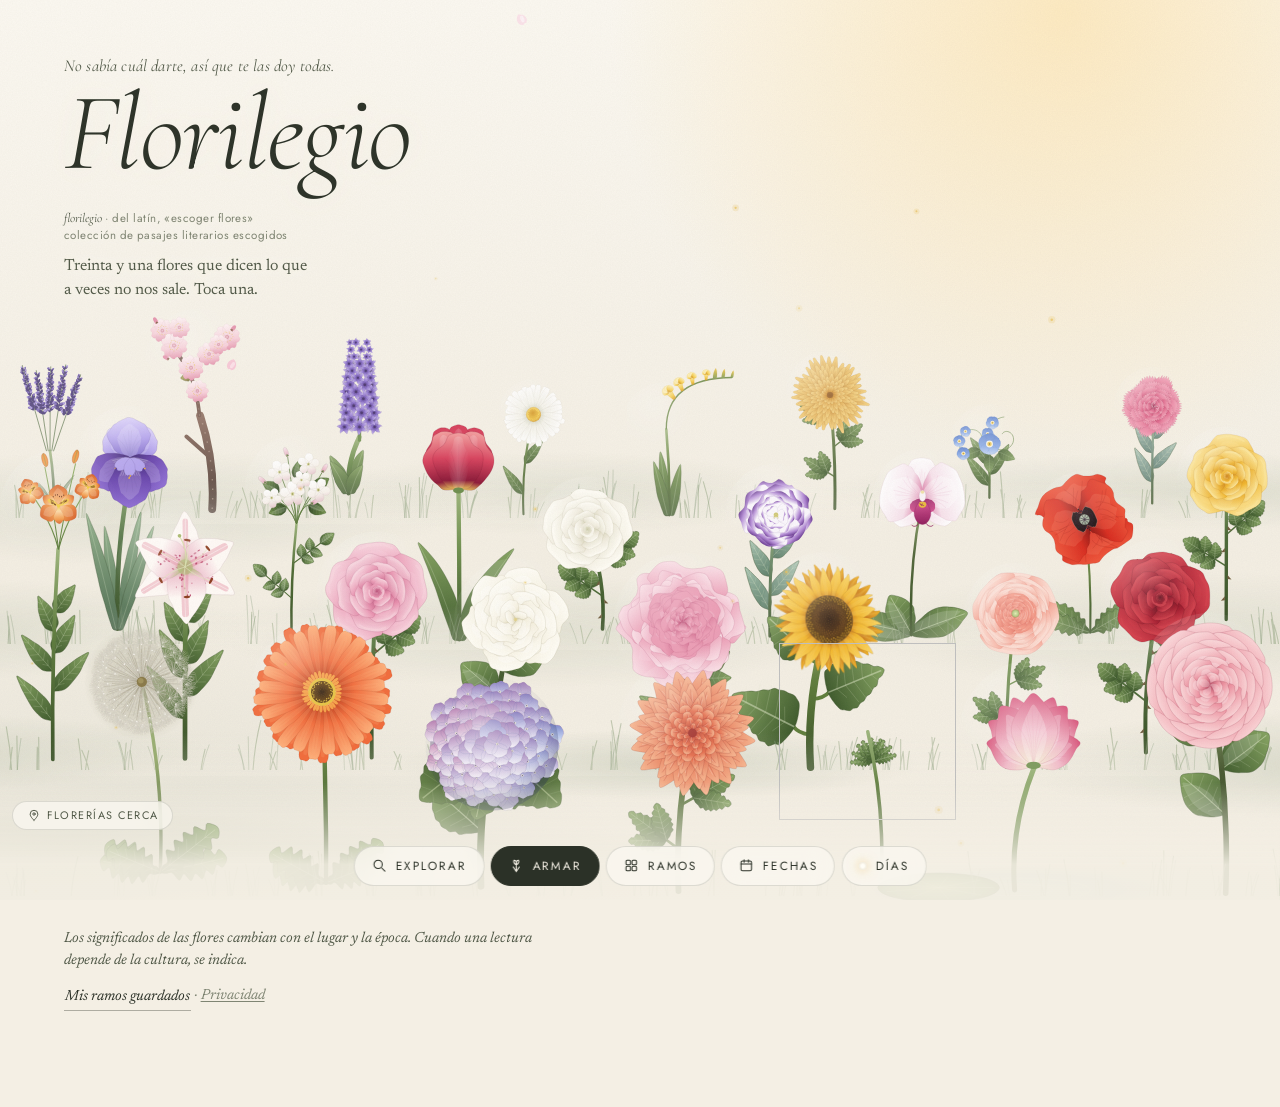
==== commit f557a39f: "Add a flower favicon and the literary sense of florilegio The tab, the home-screen shortcut and the " ====
--- a/index.html
+++ b/index.html
@@ -5,6 +5,9 @@
 <meta name="viewport" content="width=device-width, initial-scale=1, viewport-fit=cover">
 <title>Florilegio</title>
 <meta name="description" content="Para quien quiere regalar flores y no sabe cómo: qué dice cada flor, cómo armar un ramo con ellas y cómo cuidarlo.">
+<link rel="icon" href="favicon.svg" type="image/svg+xml">
+<link rel="icon" href="favicon.png" type="image/png" sizes="32x32">
+<link rel="apple-touch-icon" href="apple-touch-icon.png">
 <link rel="preload" href="fonts/cormorant-italic-latin.woff2" as="font" type="font/woff2" crossorigin>
 <link rel="preload" href="fonts/newsreader-normal-latin.woff2" as="font" type="font/woff2" crossorigin>
 <link rel="preload" href="fonts/jost-normal-latin.woff2" as="font" type="font/woff2" crossorigin>
@@ -19,7 +22,7 @@
 <header class="brand">
   <p class="brand-eyebrow">No sabía cuál darte, así que te las doy todas.</p>
   <h1 class="brand-title">Florilegio</h1>
-  <p class="brand-def"><i>florilegio</i> · del latín, «escoger flores»</p>
+  <p class="brand-def"><i>florilegio</i> · del latín, «escoger flores»<br>colección de pasajes literarios escogidos</p>
   <p class="brand-sub"><span id="flowerCount">Treinta y una</span> flores que dicen lo que a&nbsp;veces no nos sale. Toca una.</p>
 </header>
 
--- a/css/styles.css
+++ b/css/styles.css
@@ -146,7 +146,7 @@
   margin: 0 0 0.5rem; font-family: var(--f-display); font-style: italic; font-size: clamp(1.02rem, 1.3vw, 1.2rem);
   letter-spacing: 0.01em; color: var(--ink-2); text-shadow: 0 0 14px var(--paper);
 }
-/* Qué es un florilegio, como entrada de diccionario: una sola línea pequeña bajo el título. El margen deja pasar
+/* Qué es un florilegio, como entrada de diccionario: la etimología y, debajo, el sentido literario, en letra pequeña bajo el título. El margen deja pasar
    la «g» del título, que baja bastante más que su caja (line-height 0,84). */
 .brand-def {
   margin: calc(clamp(3.6rem, 8.6vw, 7.6rem) * 0.27) 0 0; white-space: nowrap; font-family: var(--f-ui); font-size: 0.72rem; line-height: 1.4;
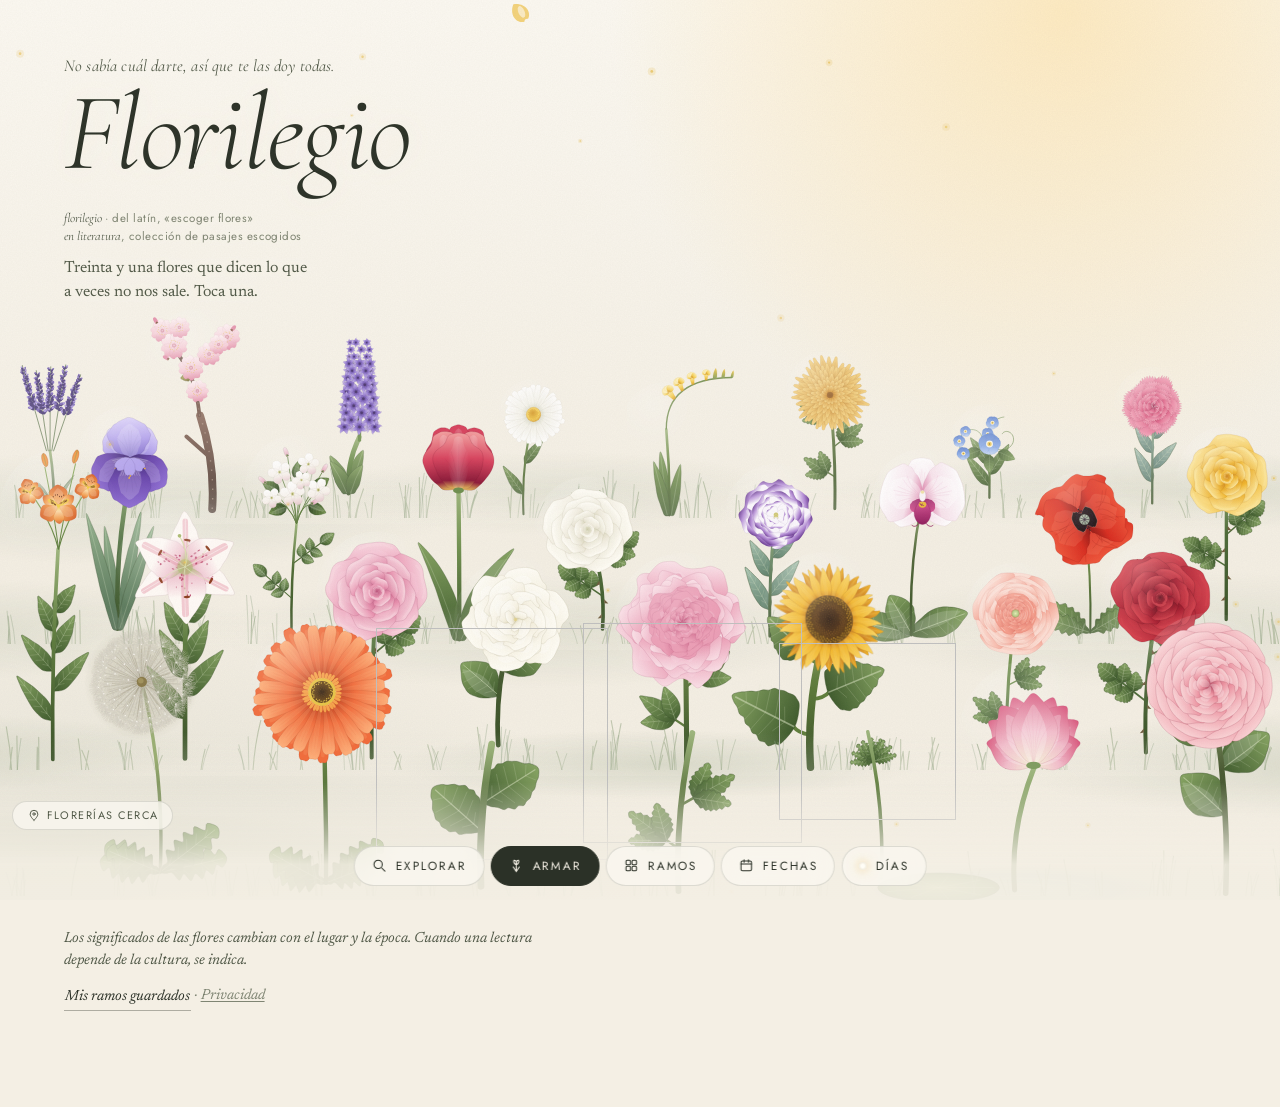
==== commit 50a00bfa: "Swap the favicon for a forget-me-not and mark the literary sense The pink Tabler flower gives way to" ====
--- a/index.html
+++ b/index.html
@@ -22,7 +22,7 @@
 <header class="brand">
   <p class="brand-eyebrow">No sabía cuál darte, así que te las doy todas.</p>
   <h1 class="brand-title">Florilegio</h1>
-  <p class="brand-def"><i>florilegio</i> · del latín, «escoger flores»<br>colección de pasajes literarios escogidos</p>
+  <p class="brand-def"><i>florilegio</i> · del latín, «escoger flores»<br><i>en literatura</i>, colección de pasajes escogidos</p>
   <p class="brand-sub"><span id="flowerCount">Treinta y una</span> flores que dicen lo que a&nbsp;veces no nos sale. Toca una.</p>
 </header>
 
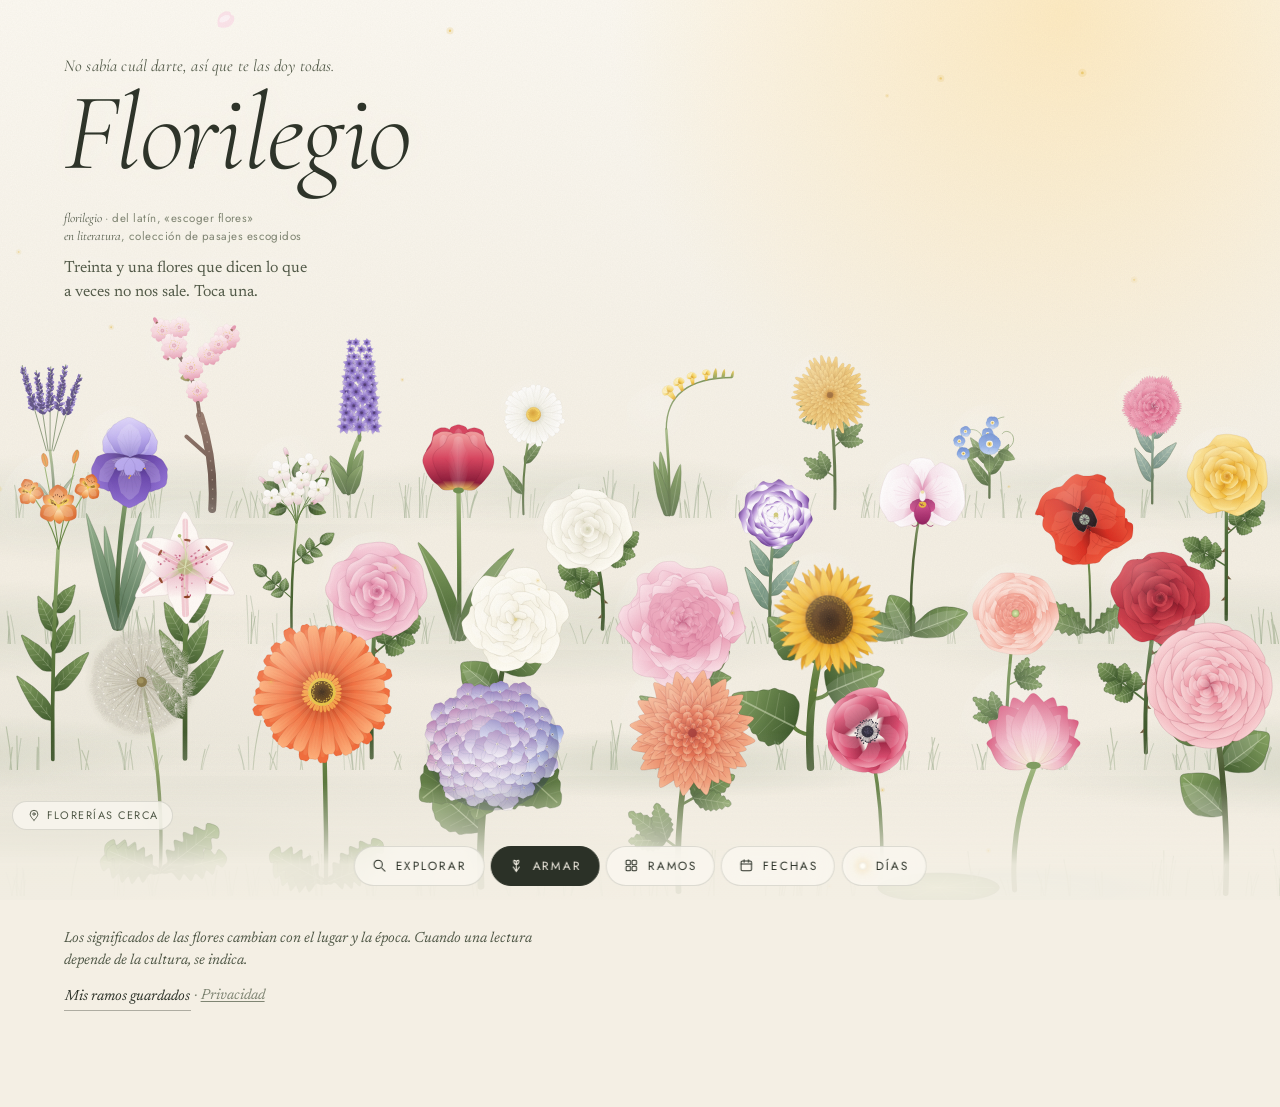
==== commit e62dbf38: "Add a link preview image for WhatsApp and other apps Sharing the site now shows the garden with the " ====
--- a/index.html
+++ b/index.html
@@ -5,6 +5,19 @@
 <meta name="viewport" content="width=device-width, initial-scale=1, viewport-fit=cover">
 <title>Florilegio</title>
 <meta name="description" content="Para quien quiere regalar flores y no sabe cómo: qué dice cada flor, cómo armar un ramo con ellas y cómo cuidarlo.">
+<!-- Vista previa al compartir el enlace (WhatsApp, Telegram, redes): las direcciones tienen que ser absolutas -->
+<meta property="og:type" content="website">
+<meta property="og:site_name" content="Florilegio">
+<meta property="og:locale" content="es_CL">
+<meta property="og:url" content="https://kodamonkey.github.io/florilegium/">
+<meta property="og:title" content="Florilegio">
+<meta property="og:description" content="No sabía cuál darte, así que te las doy todas. Qué dice cada flor, cómo armar un ramo con ellas y cómo cuidarlo.">
+<meta property="og:image" content="https://kodamonkey.github.io/florilegium/og-image.jpg">
+<meta property="og:image:type" content="image/jpeg">
+<meta property="og:image:width" content="1200">
+<meta property="og:image:height" content="630">
+<meta property="og:image:alt" content="Florilegio, sobre un jardín de flores ilustradas">
+<meta name="twitter:card" content="summary_large_image">
 <link rel="icon" href="favicon.svg" type="image/svg+xml">
 <link rel="icon" href="favicon.png" type="image/png" sizes="32x32">
 <link rel="apple-touch-icon" href="apple-touch-icon.png">
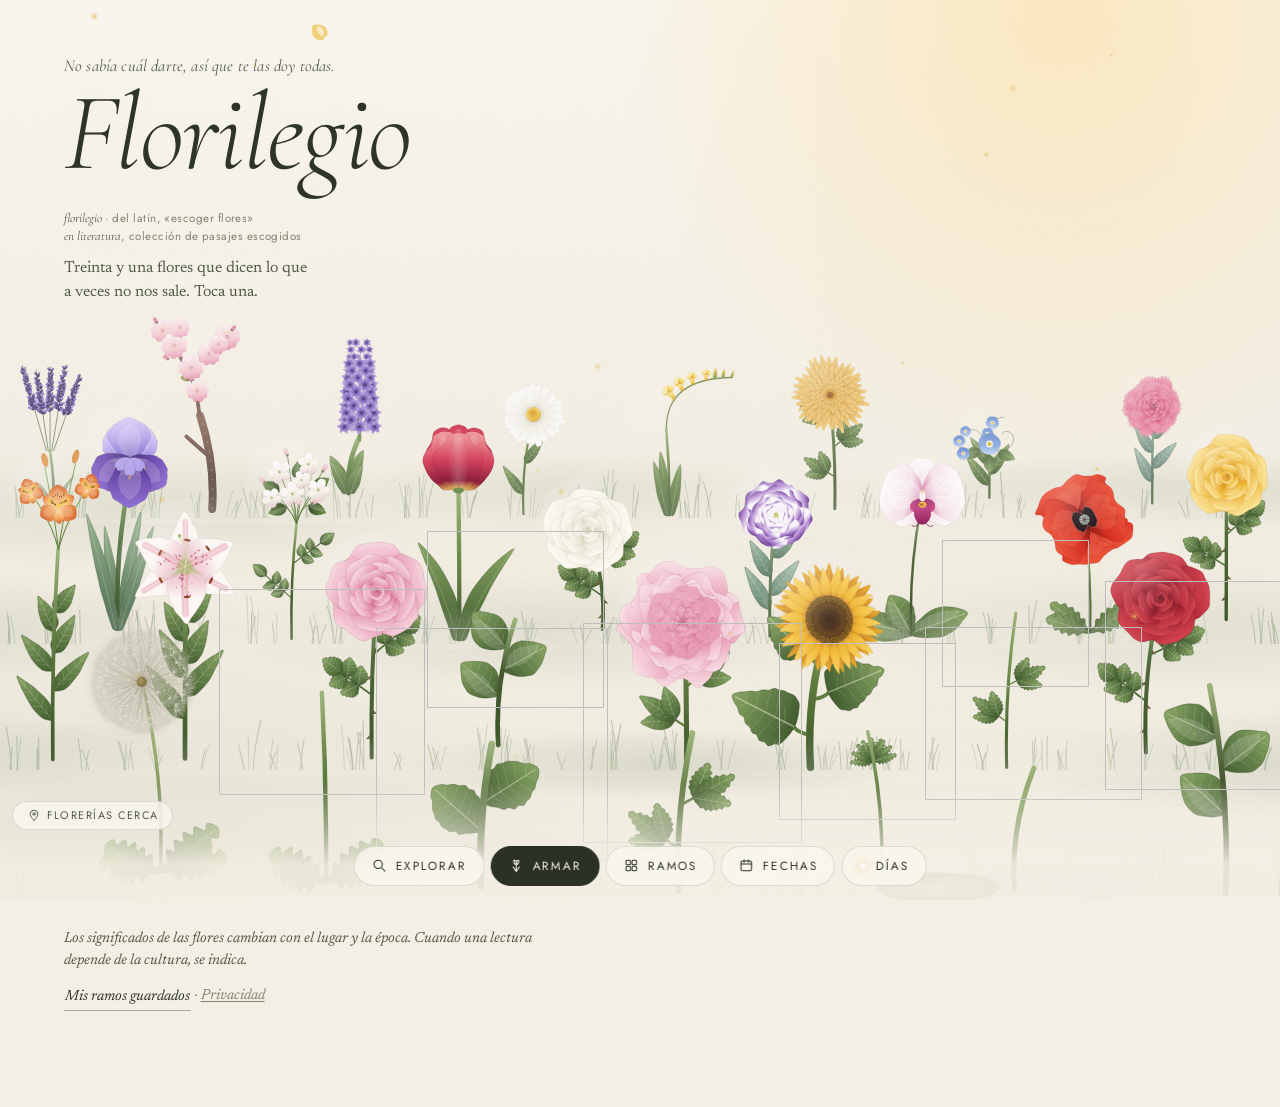
==== commit ae60889d: "Remove the link preview for now Takes out the Open Graph tags and og-image.jpg added in e62dbf3, so " ====
--- a/index.html
+++ b/index.html
@@ -5,19 +5,6 @@
 <meta name="viewport" content="width=device-width, initial-scale=1, viewport-fit=cover">
 <title>Florilegio</title>
 <meta name="description" content="Para quien quiere regalar flores y no sabe cómo: qué dice cada flor, cómo armar un ramo con ellas y cómo cuidarlo.">
-<!-- Vista previa al compartir el enlace (WhatsApp, Telegram, redes): las direcciones tienen que ser absolutas -->
-<meta property="og:type" content="website">
-<meta property="og:site_name" content="Florilegio">
-<meta property="og:locale" content="es_CL">
-<meta property="og:url" content="https://kodamonkey.github.io/florilegium/">
-<meta property="og:title" content="Florilegio">
-<meta property="og:description" content="No sabía cuál darte, así que te las doy todas. Qué dice cada flor, cómo armar un ramo con ellas y cómo cuidarlo.">
-<meta property="og:image" content="https://kodamonkey.github.io/florilegium/og-image.jpg">
-<meta property="og:image:type" content="image/jpeg">
-<meta property="og:image:width" content="1200">
-<meta property="og:image:height" content="630">
-<meta property="og:image:alt" content="Florilegio, sobre un jardín de flores ilustradas">
-<meta name="twitter:card" content="summary_large_image">
 <link rel="icon" href="favicon.svg" type="image/svg+xml">
 <link rel="icon" href="favicon.png" type="image/png" sizes="32x32">
 <link rel="apple-touch-icon" href="apple-touch-icon.png">
